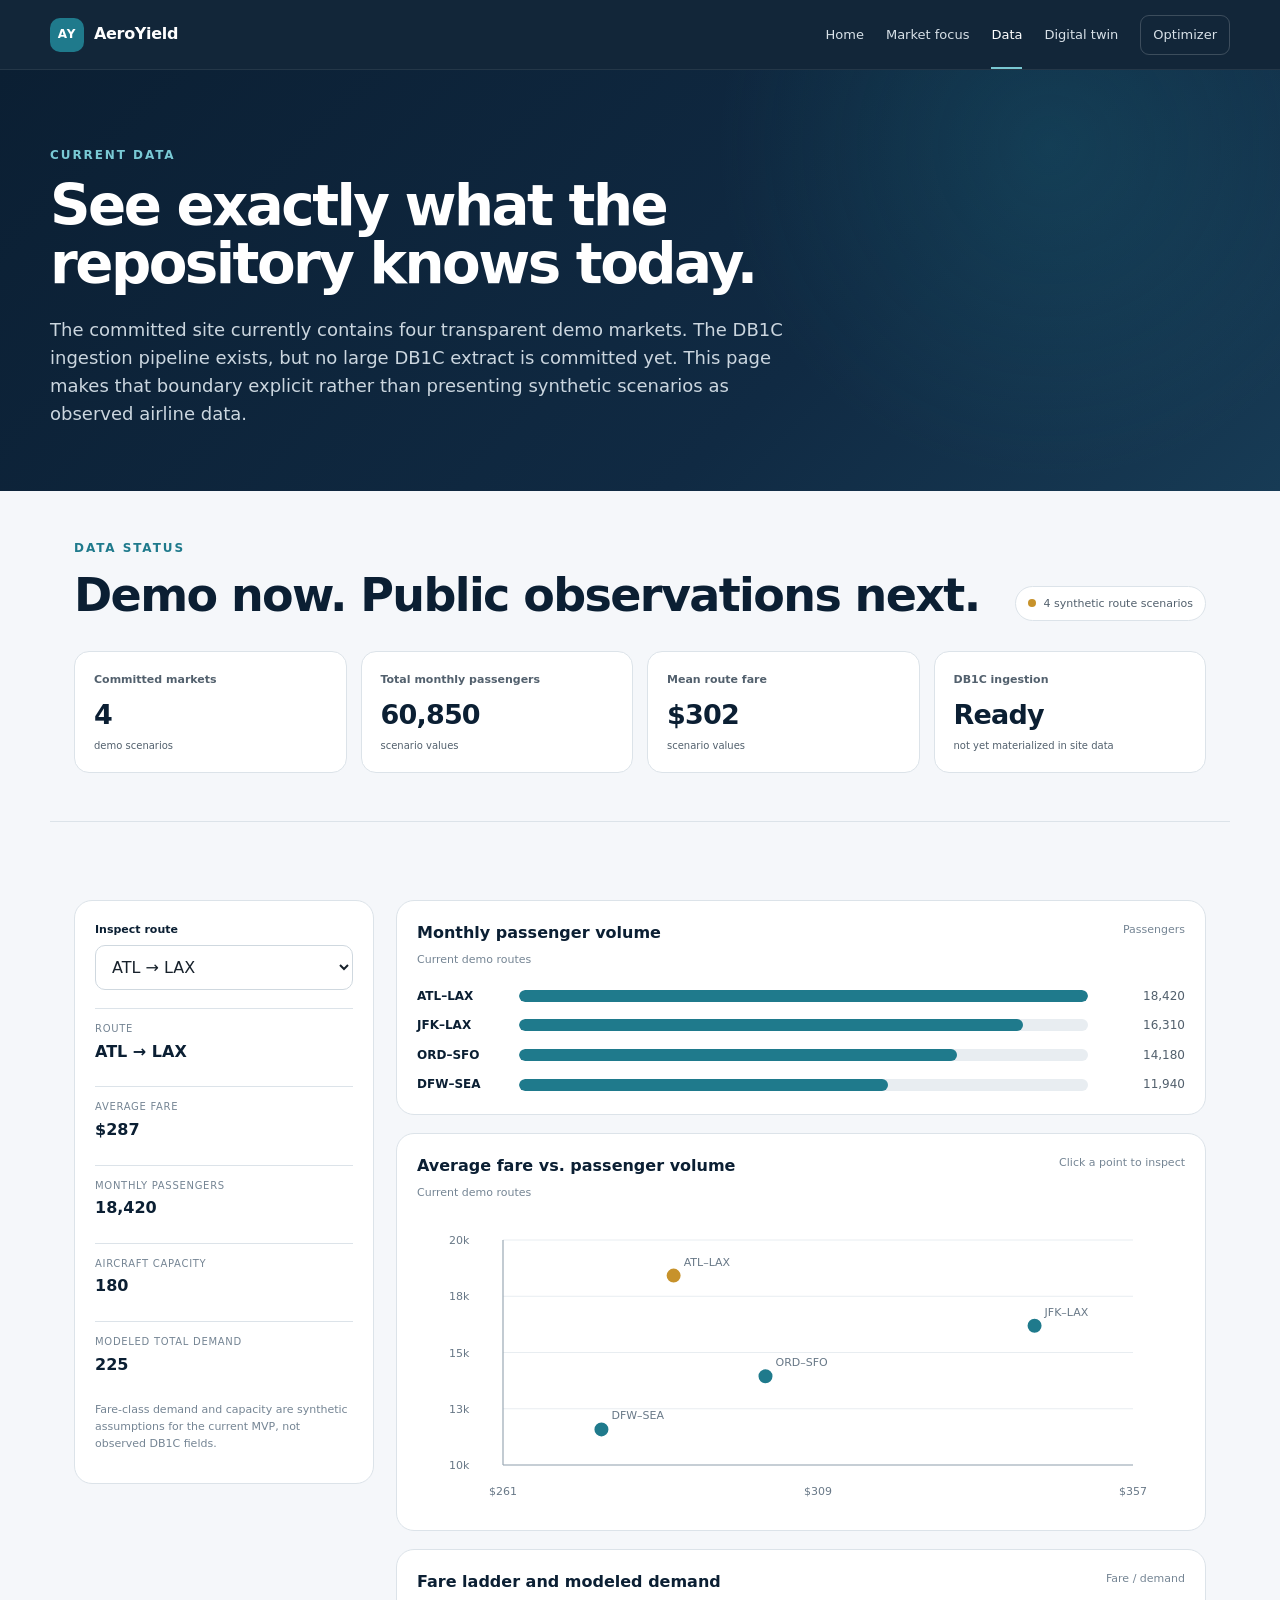
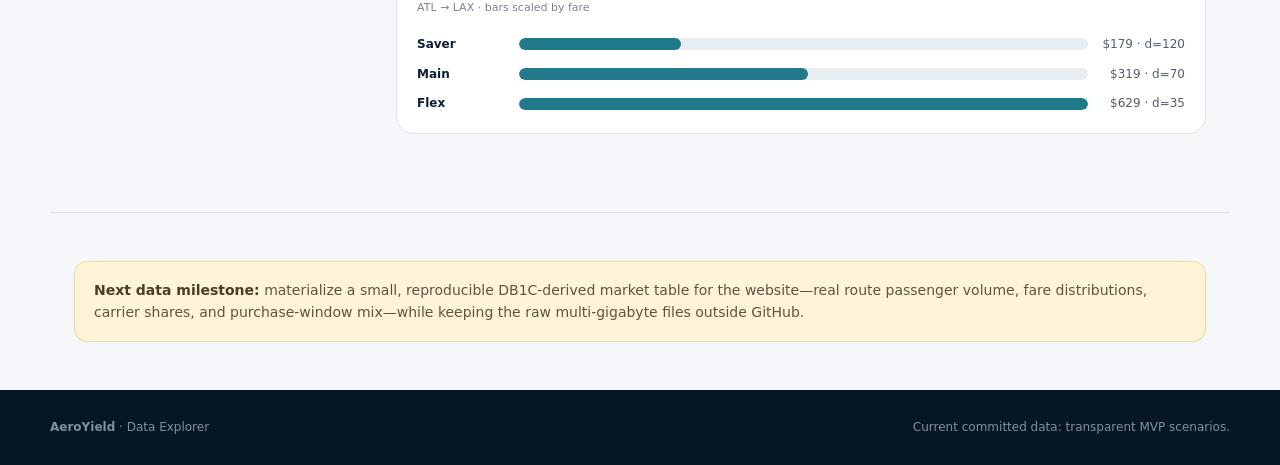
==== site/data.html @ 7be2029d "Restructure site into market, data, twin, and optimizer pages" ====
<!doctype html>
<html lang="en">
<head>
  <meta charset="utf-8" />
  <meta name="viewport" content="width=device-width, initial-scale=1" />
  <meta name="description" content="Explore the current AeroYield route data." />
  <title>Data Explorer | AeroYield</title>
  <link rel="stylesheet" href="styles.css" />
</head>
<body>
<header class="topbar">
  <a class="brand" href="index.html"><span class="brand-mark">AY</span><span>AeroYield</span></a>
  <nav aria-label="Primary navigation">
    <a href="index.html">Home</a><a href="market.html">Market focus</a><a class="active" href="data.html">Data</a><a href="twin.html">Digital twin</a><a class="nav-cta" href="optimizer.html">Optimizer</a>
  </nav>
</header>
<main>
  <section class="page-hero">
    <div class="eyebrow">CURRENT DATA</div>
    <h1>See exactly what the repository knows today.</h1>
    <p class="lead">The committed site currently contains four transparent demo markets. The DB1C ingestion pipeline exists, but no large DB1C extract is committed yet. This page makes that boundary explicit rather than presenting synthetic scenarios as observed airline data.</p>
  </section>

  <section class="section compact">
    <div class="section-heading">
      <div>
        <div class="eyebrow">DATA STATUS</div>
        <h2>Demo now. Public observations next.</h2>
      </div>
      <div class="status-badge"><i></i> 4 synthetic route scenarios</div>
    </div>
    <div class="kpi-grid">
      <article class="kpi-card"><span>Committed markets</span><strong id="marketCount">—</strong><small>demo scenarios</small></article>
      <article class="kpi-card"><span>Total monthly passengers</span><strong id="totalPassengers">—</strong><small>scenario values</small></article>
      <article class="kpi-card"><span>Mean route fare</span><strong id="meanFare">—</strong><small>scenario values</small></article>
      <article class="kpi-card"><span>DB1C ingestion</span><strong>Ready</strong><small>not yet materialized in site data</small></article>
    </div>
  </section>

  <section class="section">
    <div class="data-layout">
      <aside class="sidebar-card">
        <label class="field-label" for="routeSelect">Inspect route</label>
        <select id="routeSelect" class="select"></select>
        <div class="data-summary">
          <div><span>Route</span><strong id="selectedRoute">—</strong></div>
          <div><span>Average fare</span><strong id="selectedFare">—</strong></div>
          <div><span>Monthly passengers</span><strong id="selectedPassengers">—</strong></div>
          <div><span>Aircraft capacity</span><strong id="selectedCapacity">—</strong></div>
          <div><span>Modeled total demand</span><strong id="selectedDemand">—</strong></div>
        </div>
        <p class="fine-print">Fare-class demand and capacity are synthetic assumptions for the current MVP, not observed DB1C fields.</p>
      </aside>

      <div class="chart-stack">
        <article class="chart-card">
          <div class="chart-title"><div><strong>Monthly passenger volume</strong><br><span>Current demo routes</span></div><span>Passengers</span></div>
          <div id="passengerBars" class="bar-chart"></div>
        </article>
        <article class="chart-card">
          <div class="chart-title"><div><strong>Average fare vs. passenger volume</strong><br><span>Current demo routes</span></div><span>Click a point to inspect</span></div>
          <div class="scatter-wrap"><svg id="fareScatter" class="scatter-svg" viewBox="0 0 720 290" role="img" aria-label="Average fare versus monthly passengers for demo markets"></svg></div>
        </article>
        <article class="chart-card">
          <div class="chart-title"><div><strong>Fare ladder and modeled demand</strong><br><span id="fareChartRoute">Selected route</span></div><span>Fare / demand</span></div>
          <div id="fareBars" class="bar-chart"></div>
        </article>
      </div>
    </div>
  </section>

  <section class="section compact">
    <div class="callout"><strong>Next data milestone:</strong> materialize a small, reproducible DB1C-derived market table for the website—real route passenger volume, fare distributions, carrier shares, and purchase-window mix—while keeping the raw multi-gigabyte files outside GitHub.</div>
  </section>
</main>
<footer><div><strong>AeroYield</strong> · Data Explorer</div><div>Current committed data: transparent MVP scenarios.</div></footer>
<script src="data.js"></script>
</body>
</html>
---- site/styles.css ----
:root {
  --navy: #0b1f33;
  --navy-2: #142f49;
  --slate: #52606d;
  --muted: #758594;
  --teal: #1f7a8c;
  --teal-dark: #176675;
  --teal-soft: #dceff2;
  --gold: #c7922b;
  --gold-soft: #fff4d8;
  --cloud: #f5f7fa;
  --line: #dce3e9;
  --white: #ffffff;
  --ink: #17212b;
  --success: #246b57;
  --danger: #9a4b45;
  --radius: 18px;
  --shadow: 0 18px 55px rgba(11, 31, 51, .10);
}

* { box-sizing: border-box; }
html { scroll-behavior: smooth; }
body { margin: 0; font-family: Inter, ui-sans-serif, system-ui, -apple-system, BlinkMacSystemFont, "Segoe UI", sans-serif; color: var(--ink); background: var(--cloud); line-height: 1.55; }
a { color: inherit; text-decoration: none; }
button, input, select { font: inherit; }
button { cursor: pointer; }
img, svg { max-width: 100%; }

.topbar { position: sticky; top: 0; z-index: 30; min-height: 70px; padding: 0 max(22px, calc((100vw - 1180px) / 2)); display: flex; align-items: center; justify-content: space-between; gap: 24px; color: var(--white); background: rgba(11,31,51,.97); backdrop-filter: blur(12px); border-bottom: 1px solid rgba(255,255,255,.08); }
.brand { display: flex; align-items: center; gap: 10px; font-weight: 780; letter-spacing: -.02em; white-space: nowrap; }
.brand-mark { width: 34px; height: 34px; border-radius: 10px; display: grid; place-items: center; background: var(--teal); font-size: 12px; letter-spacing: .06em; }
nav { display: flex; gap: 22px; align-items: center; font-size: 13px; color: #d8e1e8; }
nav a { padding: 25px 0 22px; border-bottom: 2px solid transparent; }
nav a:hover { color: white; }
nav a.active { color: white; border-bottom-color: #78c7d2; }
.nav-cta { padding: 9px 12px !important; border: 1px solid rgba(255,255,255,.18) !important; border-radius: 9px; }

.page-hero { padding: 76px max(24px, calc((100vw - 1180px) / 2)) 64px; color: white; background: radial-gradient(circle at 82% 18%, rgba(31,122,140,.24), transparent 30%), linear-gradient(135deg, var(--navy) 0%, #102a43 64%, #173b55 100%); }
.page-hero.home { min-height: 545px; display: grid; grid-template-columns: 1.12fr .88fr; align-items: center; gap: 58px; }
.eyebrow { color: var(--teal); font-size: 12px; font-weight: 820; letter-spacing: .16em; margin-bottom: 12px; }
.page-hero .eyebrow { color: #79cad5; }
h1 { margin: 0; font-size: clamp(44px, 5vw, 70px); line-height: 1.04; letter-spacing: -.045em; }
.page-hero:not(.home) h1 { font-size: clamp(40px, 4.4vw, 60px); max-width: 900px; }
h1 span { color: #9fd9e2; }
.lead { max-width: 760px; color: #cbd6df; font-size: 18px; margin: 22px 0 0; }
.hero-actions { display: flex; gap: 12px; flex-wrap: wrap; margin-top: 30px; }
.button { border: 0; border-radius: 11px; padding: 13px 18px; font-weight: 760; display: inline-flex; justify-content: center; align-items: center; gap: 8px; }
.button.primary { background: var(--teal); color: white; box-shadow: 0 10px 25px rgba(31,122,140,.24); }
.button.primary:hover { background: var(--teal-dark); }
.button.secondary { background: rgba(255,255,255,.08); color: white; border: 1px solid rgba(255,255,255,.18); }
.button.light { background: white; color: var(--navy); border: 1px solid var(--line); }
.button.full { width: 100%; }

.hero-panel { padding: 28px; border-radius: 24px; background: rgba(255,255,255,.075); border: 1px solid rgba(255,255,255,.14); box-shadow: 0 26px 70px rgba(0,0,0,.20); }
.panel-label { font-size: 11px; font-weight: 800; letter-spacing: .14em; color: #9fb1bf; }
.big-number { font-size: 52px; font-weight: 830; letter-spacing: -.05em; margin-top: 8px; }
.panel-sub { color: #aebdca; font-size: 13px; }
.mini-grid { display: grid; grid-template-columns: 1fr 1fr; gap: 1px; background: rgba(255,255,255,.1); margin-top: 26px; border-radius: 13px; overflow: hidden; }
.mini-grid > div { background: rgba(11,31,51,.58); padding: 15px; }
.mini-grid span { display: block; color: #8fa4b5; font-size: 11px; margin-bottom: 4px; }
.mini-grid strong { font-size: 15px; }

.section { max-width: 1180px; margin: 0 auto; padding: 78px 24px; }
.section.compact { padding-top: 48px; padding-bottom: 48px; }
.section + .section { border-top: 1px solid var(--line); }
.section-heading { display: flex; justify-content: space-between; align-items: end; gap: 24px; margin-bottom: 30px; }
h2 { margin: 0; color: var(--navy); font-size: clamp(31px, 3.6vw, 46px); line-height: 1.1; letter-spacing: -.035em; }
h3 { margin: 8px 0 7px; color: var(--navy); font-size: 21px; line-height: 1.2; }
.section-copy { max-width: 720px; color: var(--slate); font-size: 16px; }
.muted { color: var(--slate); }
.fine-print { color: var(--muted); font-size: 11px; }

.card-grid { display: grid; grid-template-columns: repeat(3, 1fr); gap: 16px; }
.card { background: white; border: 1px solid var(--line); border-radius: var(--radius); padding: 23px; box-shadow: 0 8px 24px rgba(11,31,51,.035); }
.card p { color: var(--slate); margin: 0; font-size: 14px; }
.card .number { color: var(--gold); font-size: 12px; font-weight: 850; letter-spacing: .12em; }
.card.feature { border-top: 3px solid var(--teal); }
.card-link { display: inline-flex; margin-top: 16px; color: var(--teal); font-weight: 760; font-size: 13px; }

.kpi-grid { display: grid; grid-template-columns: repeat(4, 1fr); gap: 14px; }
.kpi-card { background: white; border: 1px solid var(--line); border-radius: 15px; padding: 19px; }
.kpi-card span, .kpi-card small { display: block; color: var(--slate); }
.kpi-card span { font-size: 11px; font-weight: 760; }
.kpi-card strong { display: block; margin: 6px 0 2px; color: var(--navy); font-size: 27px; letter-spacing: -.03em; }
.kpi-card small { font-size: 10px; }

.callout { padding: 18px 19px; border-radius: 13px; border: 1px solid #ead8a7; background: var(--gold-soft); color: #5d5541; font-size: 14px; }
.callout strong { color: #493f27; }
.status-badge { display: inline-flex; align-items: center; gap: 7px; border: 1px solid var(--line); border-radius: 999px; padding: 8px 12px; color: var(--slate); font-size: 11px; background: white; white-space: nowrap; }
.status-badge i { width: 8px; height: 8px; border-radius: 50%; background: var(--gold); }
.status-badge.ready i { background: var(--success); }

.flow { display: grid; grid-template-columns: repeat(4, 1fr); gap: 0; margin-top: 32px; }
.flow-step { position: relative; padding: 22px 20px; background: white; border: 1px solid var(--line); }
.flow-step:first-child { border-radius: 16px 0 0 16px; }
.flow-step:last-child { border-radius: 0 16px 16px 0; }
.flow-step + .flow-step { border-left: 0; }
.flow-step:not(:last-child)::after { content: "→"; position: absolute; right: -12px; top: 50%; transform: translateY(-50%); width: 24px; height: 24px; display: grid; place-items: center; background: var(--teal); color: white; border-radius: 50%; z-index: 2; font-size: 12px; }
.flow-step span { display: block; color: var(--gold); font-weight: 850; font-size: 11px; letter-spacing: .1em; }
.flow-step p { margin: 7px 0 0; color: var(--slate); font-size: 13px; }

.two-col { display: grid; grid-template-columns: 1fr 1fr; gap: 24px; align-items: start; }
.three-col { display: grid; grid-template-columns: repeat(3,1fr); gap: 16px; }
.list-clean { padding: 0; margin: 16px 0 0; list-style: none; }
.list-clean li { padding: 11px 0 11px 24px; border-bottom: 1px solid var(--line); position: relative; color: var(--slate); }
.list-clean li::before { content: "•"; position: absolute; left: 6px; color: var(--teal); font-weight: 900; }

.data-layout { display: grid; grid-template-columns: 300px 1fr; gap: 22px; }
.sidebar-card { background: white; border: 1px solid var(--line); border-radius: 18px; padding: 20px; height: fit-content; }
.field-label { display: block; margin: 0 0 7px; font-size: 11px; font-weight: 800; color: var(--navy); }
.select, input[type="number"] { width: 100%; border: 1px solid #cfd8df; background: white; color: var(--ink); border-radius: 10px; padding: 11px 12px; outline: none; min-height: 44px; }
.select:focus, input:focus { border-color: var(--teal); box-shadow: 0 0 0 3px rgba(31,122,140,.1); }
.data-summary { margin-top: 18px; display: grid; gap: 10px; }
.data-summary div { padding: 12px 0; border-top: 1px solid var(--line); }
.data-summary span { display: block; color: var(--muted); font-size: 10px; text-transform: uppercase; letter-spacing: .07em; }
.data-summary strong { display: block; margin-top: 3px; color: var(--navy); }
.chart-stack { display: grid; gap: 18px; }
.chart-card { background: white; border: 1px solid var(--line); border-radius: 18px; padding: 20px; overflow: hidden; }
.chart-title { display: flex; justify-content: space-between; gap: 12px; align-items: start; margin-bottom: 16px; }
.chart-title strong { color: var(--navy); }
.chart-title span { color: var(--muted); font-size: 11px; }
.bar-chart { display: grid; gap: 11px; }
.bar-row { display: grid; grid-template-columns: 90px 1fr 85px; gap: 12px; align-items: center; font-size: 12px; }
.bar-label { color: var(--navy); font-weight: 720; }
.bar-track { background: #e8edf1; height: 12px; border-radius: 99px; overflow: hidden; }
.bar-fill { height: 100%; border-radius: inherit; background: var(--teal); transition: width .35s ease; }
.bar-value { color: var(--slate); text-align: right; }
.scatter-wrap { overflow-x: auto; }
.scatter-svg { width: 100%; min-width: 560px; height: 290px; display: block; }
.scatter-grid { stroke: #e8edf1; stroke-width: 1; }
.scatter-axis { stroke: #9aa8b4; stroke-width: 1.2; }
.scatter-label { fill: #687887; font-size: 11px; }
.scatter-point { fill: var(--teal); stroke: white; stroke-width: 2; cursor: pointer; }
.scatter-point.active { fill: var(--gold); }

.optimizer-grid { display: grid; grid-template-columns: .92fr 1.08fr; gap: 22px; }
.controls-card, .result-card { border: 1px solid var(--line); border-radius: 20px; padding: 24px; background: white; }
.control-header, .fare-row { display: grid; grid-template-columns: 1.2fr .8fr .9fr; gap: 12px; align-items: center; }
.control-header { padding: 0 4px 10px; font-size: 10px; text-transform: uppercase; letter-spacing: .08em; color: #7a8996; font-weight: 800; }
.fare-row { border: 1px solid var(--line); border-radius: 12px; padding: 12px; margin-bottom: 8px; }
.fare-class-name { font-weight: 760; color: var(--navy); }
.fare-row input { padding: 8px 9px; min-height: auto; }
.capacity-control { margin-top: 18px; display: grid; grid-template-columns: 1fr 130px; gap: 14px; align-items: center; }
.capacity-control label { font-size: 13px; font-weight: 760; color: var(--navy); }
.text-button { border: none; background: transparent; color: var(--teal); font-weight: 760; }
.result-card { background: var(--navy); color: white; }
.result-topline { display: flex; justify-content: space-between; gap: 20px; align-items: center; }
.result-topline span { display: block; color: #96a9b7; font-size: 11px; }
.result-topline strong { display: block; font-size: 36px; letter-spacing: -.04em; margin-top: 2px; }
.lift-pill { color: #dff3ec; background: rgba(36,107,87,.35); border: 1px solid rgba(117,203,175,.28); border-radius: 999px; padding: 8px 12px; font-size: 12px; font-weight: 800; }
.comparison { margin: 28px 0; padding: 20px 0; border-top: 1px solid #29465b; border-bottom: 1px solid #29465b; }
.comparison-row { display: grid; grid-template-columns: 155px 1fr 92px; gap: 12px; align-items: center; margin: 12px 0; font-size: 11px; color: #a8b7c2; }
.comparison-row strong { color: white; text-align: right; font-size: 12px; }
.result-card .bar-track { background: #243e52; height: 10px; }
.bar.baseline { background: #718596; height:100%; border-radius: inherit; }
.bar.optimized { background: #69bfcc; height:100%; border-radius: inherit; }
.allocation-title { font-size: 11px; color: #94a8b8; text-transform: uppercase; letter-spacing: .08em; font-weight: 800; }
.allocation-visual { display: flex; height: 62px; margin-top: 12px; overflow: hidden; border-radius: 10px; background: #20394c; }
.seat-block { display: grid; place-items: center; min-width: 0; transition: width .4s ease; color: white; font-size: 12px; font-weight: 800; }
.seat-block.saver { background: #526f82; }
.seat-block.main { background: var(--teal); }
.seat-block.flex { background: var(--gold); }
.seat-block.empty { background: #29465b; color: #8ea0ae; }
.allocation-legend { display: flex; gap: 15px; flex-wrap: wrap; margin-top: 13px; font-size: 11px; color: #a6b4bf; }
.legend-dot { width: 8px; height: 8px; display: inline-block; border-radius: 3px; margin-right: 5px; }

.twin-layout { display: grid; grid-template-columns: 300px 1fr; gap: 22px; }
.twin-controls { background: white; border: 1px solid var(--line); border-radius: 18px; padding: 20px; height: fit-content; }
.twin-controls .field-label:not(:first-child) { margin-top: 17px; }
.range-row { display: grid; grid-template-columns: 1fr 54px; gap: 10px; align-items: center; }
input[type="range"] { width: 100%; accent-color: var(--teal); }
.twin-main { display: grid; gap: 16px; }
.twin-console { background: var(--navy); color: white; border-radius: 20px; padding: 22px; box-shadow: var(--shadow); }
.twin-top { display: flex; justify-content: space-between; gap: 20px; align-items: start; }
.twin-route { font-size: 26px; font-weight: 820; letter-spacing: -.03em; }
.twin-day { color: #8fcbd4; font-weight: 800; }
.twin-kpis { display: grid; grid-template-columns: repeat(4,1fr); gap: 1px; background: #29465b; margin-top: 18px; border-radius: 12px; overflow: hidden; }
.twin-kpis div { background: #102a3f; padding: 14px; }
.twin-kpis span { display: block; color: #8fa4b5; font-size: 10px; }
.twin-kpis strong { display: block; margin-top: 3px; font-size: 18px; }
.capacity-meter { margin-top: 20px; }
.capacity-label { display: flex; justify-content: space-between; color: #9bb0bf; font-size: 11px; margin-bottom: 7px; }
.capacity-track { height: 14px; background: #29465b; border-radius: 99px; overflow: hidden; }
.capacity-used { height: 100%; background: var(--teal); width: 0; transition: width .25s ease; }
.event-strip { margin-top: 18px; padding: 14px; border: 1px solid #29465b; border-radius: 12px; display: flex; justify-content: space-between; gap: 16px; align-items: center; }
.event-strip.accept { border-color: rgba(117,203,175,.45); }
.event-strip.reject { border-color: rgba(199,146,43,.5); }
.event-label { color: #9db0bd; font-size: 10px; text-transform: uppercase; letter-spacing: .08em; }
.event-main { margin-top: 3px; font-weight: 760; }
.event-decision { border-radius: 999px; padding: 7px 10px; font-size: 10px; font-weight: 820; background: #20394c; white-space: nowrap; }
.event-strip.accept .event-decision { background: rgba(36,107,87,.35); color: #ccefe4; }
.event-strip.reject .event-decision { background: rgba(199,146,43,.22); color: #ffe8ad; }
.booking-chart { background: white; border: 1px solid var(--line); border-radius: 18px; padding: 20px; }
.booking-svg { width: 100%; height: 260px; display: block; }
.line-grid { stroke: #e8edf1; stroke-width: 1; }
.line-path { fill: none; stroke: var(--teal); stroke-width: 3; }
.line-path.revenue { stroke: var(--gold); }
.line-label { fill: #748493; font-size: 10px; }
.legend-row { display: flex; gap: 16px; flex-wrap: wrap; margin-top: 9px; color: var(--slate); font-size: 11px; }
.legend-chip::before { content:""; display:inline-block; width:10px; height:3px; border-radius:9px; margin-right:6px; vertical-align:middle; background:var(--teal); }
.legend-chip.revenue::before { background: var(--gold); }
.twin-actions { display: flex; gap: 10px; margin-top: 20px; }

.architecture { display: grid; grid-template-columns: repeat(5,1fr); gap: 10px; margin-top: 28px; }
.arch-node { min-height: 122px; padding: 17px; border: 1px solid var(--line); border-radius: 14px; background: white; position: relative; }
.arch-node:not(:last-child)::after { content:"→"; position:absolute; right:-13px; top:50%; transform:translateY(-50%); width:26px; height:26px; border-radius:50%; background:var(--navy); color:white; display:grid; place-items:center; z-index:2; font-size:11px; }
.arch-node span { color: var(--gold); font-size: 10px; font-weight: 850; letter-spacing: .09em; }
.arch-node strong { display:block; color:var(--navy); margin-top:7px; }
.arch-node p { color:var(--slate); font-size:12px; margin:5px 0 0; }

footer { padding: 28px max(24px, calc((100vw - 1180px) / 2)); display: flex; justify-content: space-between; gap: 20px; color: #82909c; background: #071625; font-size: 12px; }

@media (max-width: 920px) {
  nav { gap: 13px; font-size: 12px; }
  .page-hero.home, .two-col, .data-layout, .optimizer-grid, .twin-layout { grid-template-columns: 1fr; }
  .card-grid, .three-col { grid-template-columns: 1fr 1fr; }
  .kpi-grid, .twin-kpis { grid-template-columns: 1fr 1fr; }
  .flow, .architecture { grid-template-columns: 1fr 1fr; gap: 10px; }
  .flow-step, .flow-step:first-child, .flow-step:last-child { border-radius: 14px; border:1px solid var(--line); }
  .flow-step + .flow-step { border-left:1px solid var(--line); }
  .flow-step::after, .arch-node::after { display:none !important; }
}
@media (max-width: 680px) {
  .topbar { align-items:flex-start; padding-top:12px; padding-bottom:12px; }
  nav { overflow-x:auto; max-width:70vw; white-space:nowrap; padding-bottom:2px; }
  nav a { padding: 11px 0 8px; }
  .nav-cta { display:none; }
  .page-hero { padding-top:58px; padding-bottom:52px; }
  .card-grid, .three-col, .kpi-grid, .twin-kpis, .flow, .architecture { grid-template-columns: 1fr; }
  .section { padding-top:58px; padding-bottom:58px; }
  .section-heading { align-items:start; flex-direction:column; }
  .bar-row { grid-template-columns: 70px 1fr 70px; gap:8px; }
  .control-header { display:none; }
  .fare-row { grid-template-columns:1fr; }
  .comparison-row { grid-template-columns:1fr; }
  .comparison-row strong { text-align:left; }
  .twin-top, .event-strip { flex-direction:column; }
  footer { flex-direction:column; }
}
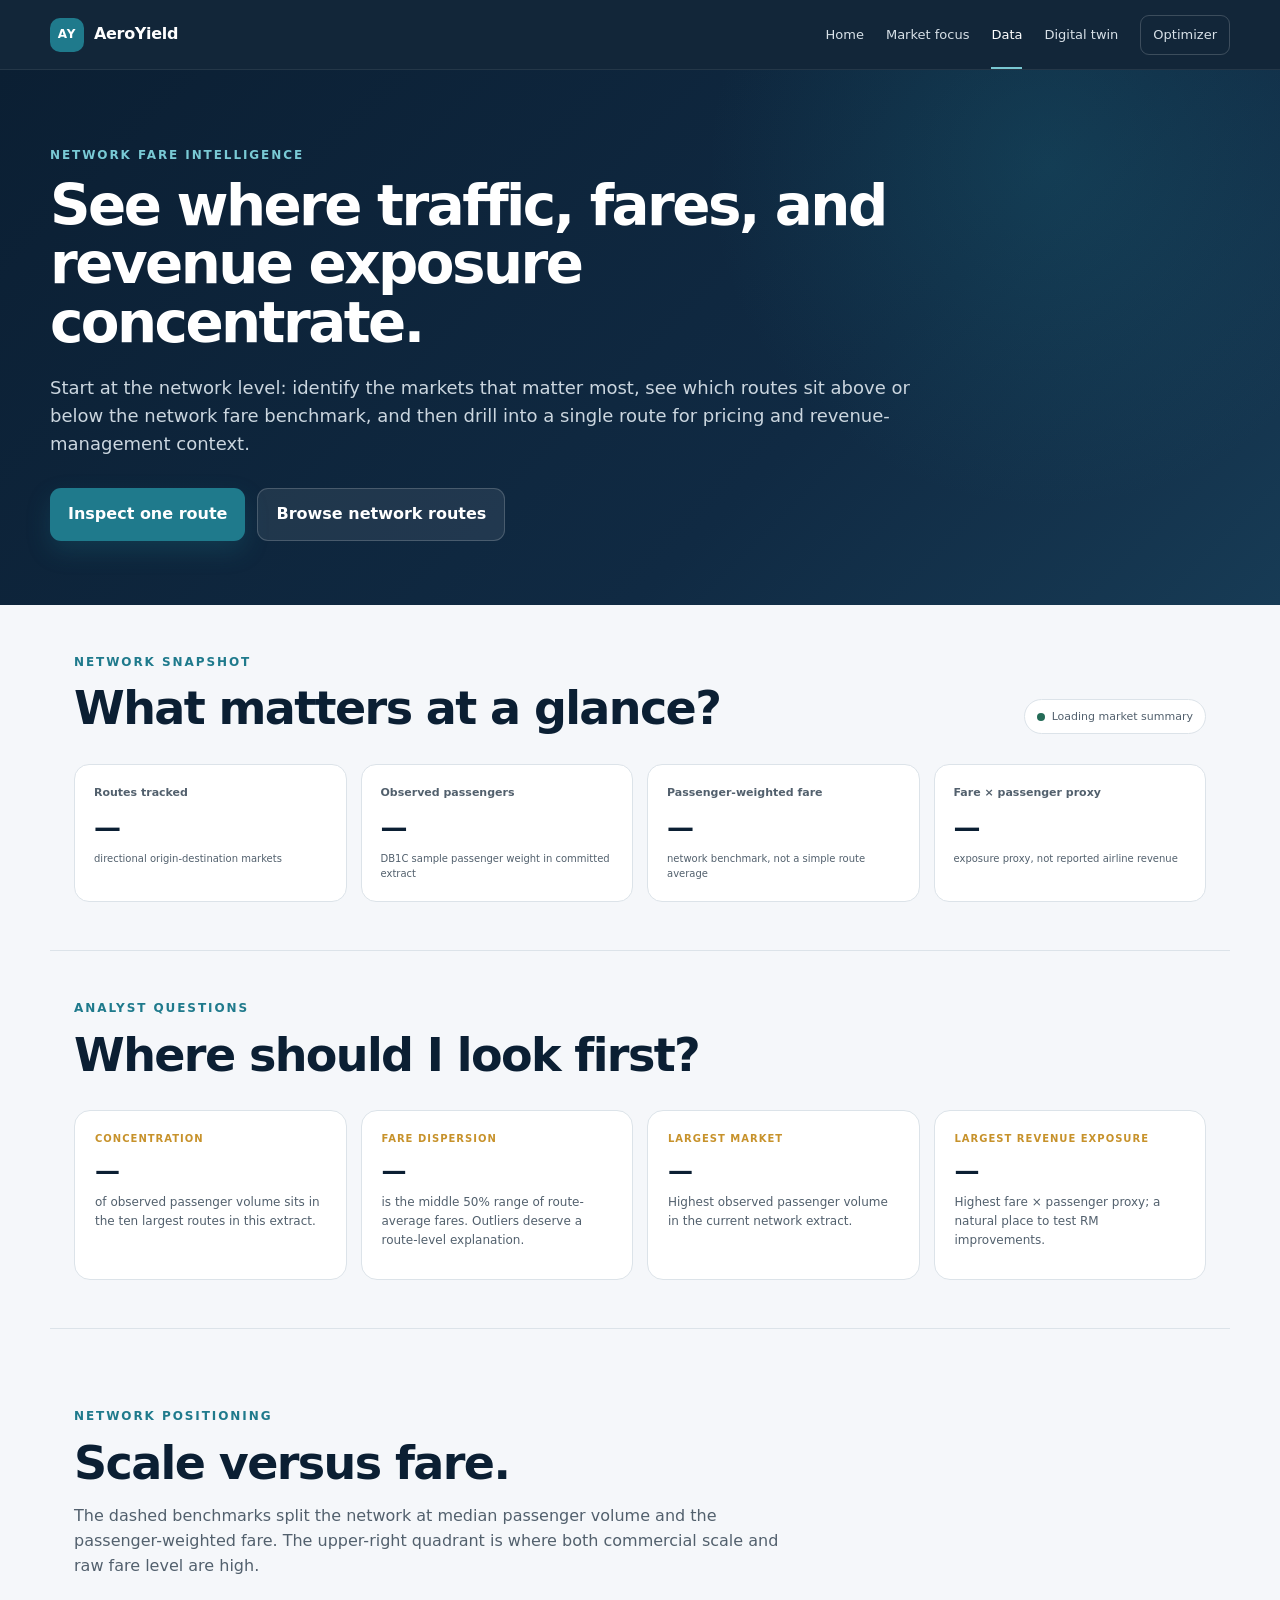
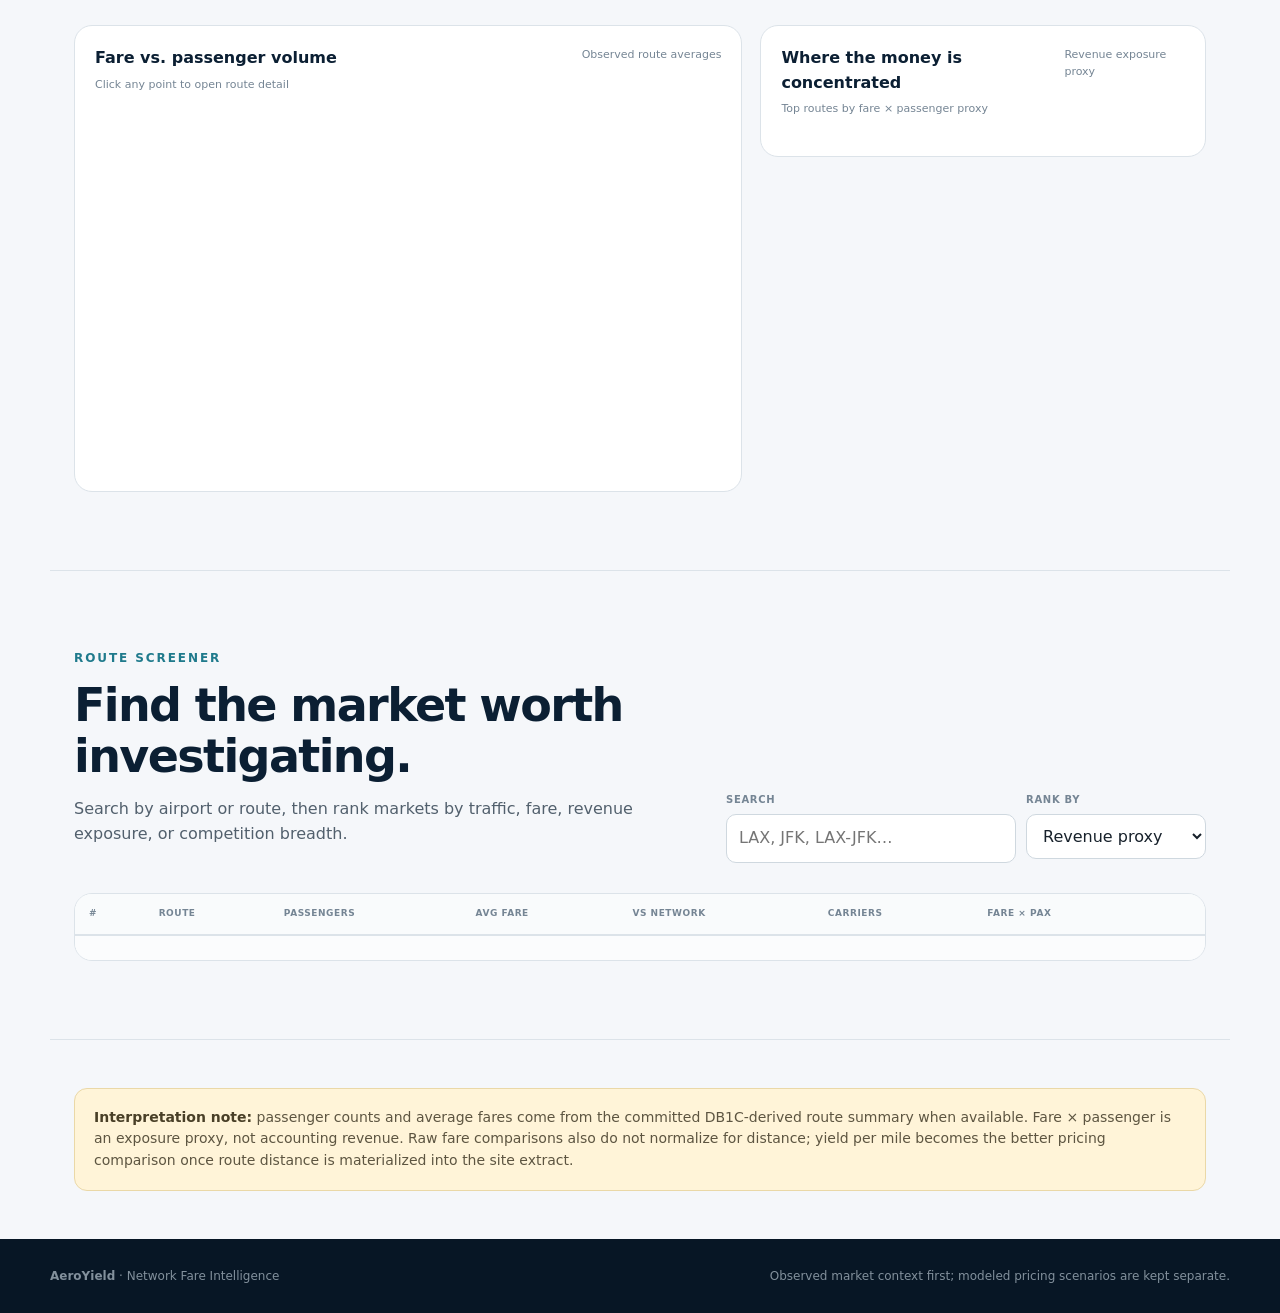
==== commit 6e8ce532: "Turn data page into network fare intelligence dashboard" ====
--- a/site/data.html
+++ b/site/data.html
@@ -3,9 +3,10 @@
 <head>
   <meta charset="utf-8" />
   <meta name="viewport" content="width=device-width, initial-scale=1" />
-  <meta name="description" content="Explore the current AeroYield route data." />
-  <title>Data Explorer | AeroYield</title>
+  <meta name="description" content="Analyze AeroYield network fares, passenger volume, competition, and route-level revenue exposure." />
+  <title>Network Fare Intelligence | AeroYield</title>
   <link rel="stylesheet" href="styles.css" />
+  <link rel="stylesheet" href="analyst.css" />
 </head>
 <body>
 <header class="topbar">
@@ -15,65 +16,112 @@
   </nav>
 </header>
 <main>
-  <section class="page-hero">
-    <div class="eyebrow">CURRENT DATA</div>
-    <h1>See exactly what the repository knows today.</h1>
-    <p class="lead">The committed site currently contains four transparent demo markets. The DB1C ingestion pipeline exists, but no large DB1C extract is committed yet. This page makes that boundary explicit rather than presenting synthetic scenarios as observed airline data.</p>
+  <section class="page-hero analyst-hero">
+    <div class="eyebrow">NETWORK FARE INTELLIGENCE</div>
+    <h1>See where traffic, fares, and revenue exposure concentrate.</h1>
+    <p class="lead">Start at the network level: identify the markets that matter most, see which routes sit above or below the network fare benchmark, and then drill into a single route for pricing and revenue-management context.</p>
+    <div class="hero-actions">
+      <a class="button primary" href="route.html">Inspect one route</a>
+      <a class="button secondary" href="#routeTableSection">Browse network routes</a>
+    </div>
   </section>
 
   <section class="section compact">
     <div class="section-heading">
       <div>
-        <div class="eyebrow">DATA STATUS</div>
-        <h2>Demo now. Public observations next.</h2>
+        <div class="eyebrow">NETWORK SNAPSHOT</div>
+        <h2>What matters at a glance?</h2>
       </div>
-      <div class="status-badge"><i></i> 4 synthetic route scenarios</div>
+      <div id="sourceBadge" class="status-badge ready"><i></i> Loading market summary</div>
     </div>
     <div class="kpi-grid">
-      <article class="kpi-card"><span>Committed markets</span><strong id="marketCount">—</strong><small>demo scenarios</small></article>
-      <article class="kpi-card"><span>Total monthly passengers</span><strong id="totalPassengers">—</strong><small>scenario values</small></article>
-      <article class="kpi-card"><span>Mean route fare</span><strong id="meanFare">—</strong><small>scenario values</small></article>
-      <article class="kpi-card"><span>DB1C ingestion</span><strong>Ready</strong><small>not yet materialized in site data</small></article>
+      <article class="kpi-card"><span>Routes tracked</span><strong id="routeCount">—</strong><small>directional origin-destination markets</small></article>
+      <article class="kpi-card"><span>Observed passengers</span><strong id="totalPassengers">—</strong><small>DB1C sample passenger weight in committed extract</small></article>
+      <article class="kpi-card"><span>Passenger-weighted fare</span><strong id="weightedFare">—</strong><small>network benchmark, not a simple route average</small></article>
+      <article class="kpi-card"><span>Fare × passenger proxy</span><strong id="revenueProxy">—</strong><small>exposure proxy, not reported airline revenue</small></article>
+    </div>
+  </section>
+
+  <section class="section compact">
+    <div class="section-heading">
+      <div>
+        <div class="eyebrow">ANALYST QUESTIONS</div>
+        <h2>Where should I look first?</h2>
+      </div>
+    </div>
+    <div class="analyst-question-grid">
+      <article class="insight-card">
+        <span class="insight-label">Concentration</span>
+        <strong id="top10Share">—</strong>
+        <p>of observed passenger volume sits in the ten largest routes in this extract.</p>
+      </article>
+      <article class="insight-card">
+        <span class="insight-label">Fare dispersion</span>
+        <strong id="fareIqr">—</strong>
+        <p>is the middle 50% range of route-average fares. Outliers deserve a route-level explanation.</p>
+      </article>
+      <article class="insight-card">
+        <span class="insight-label">Largest market</span>
+        <strong id="largestRoute">—</strong>
+        <p id="largestRouteDetail">Highest observed passenger volume in the current network extract.</p>
+      </article>
+      <article class="insight-card">
+        <span class="insight-label">Largest revenue exposure</span>
+        <strong id="largestRevenueRoute">—</strong>
+        <p id="largestRevenueDetail">Highest fare × passenger proxy; a natural place to test RM improvements.</p>
+      </article>
     </div>
   </section>
 
   <section class="section">
-    <div class="data-layout">
-      <aside class="sidebar-card">
-        <label class="field-label" for="routeSelect">Inspect route</label>
-        <select id="routeSelect" class="select"></select>
-        <div class="data-summary">
-          <div><span>Route</span><strong id="selectedRoute">—</strong></div>
-          <div><span>Average fare</span><strong id="selectedFare">—</strong></div>
-          <div><span>Monthly passengers</span><strong id="selectedPassengers">—</strong></div>
-          <div><span>Aircraft capacity</span><strong id="selectedCapacity">—</strong></div>
-          <div><span>Modeled total demand</span><strong id="selectedDemand">—</strong></div>
-        </div>
-        <p class="fine-print">Fare-class demand and capacity are synthetic assumptions for the current MVP, not observed DB1C fields.</p>
-      </aside>
-
-      <div class="chart-stack">
-        <article class="chart-card">
-          <div class="chart-title"><div><strong>Monthly passenger volume</strong><br><span>Current demo routes</span></div><span>Passengers</span></div>
-          <div id="passengerBars" class="bar-chart"></div>
-        </article>
-        <article class="chart-card">
-          <div class="chart-title"><div><strong>Average fare vs. passenger volume</strong><br><span>Current demo routes</span></div><span>Click a point to inspect</span></div>
-          <div class="scatter-wrap"><svg id="fareScatter" class="scatter-svg" viewBox="0 0 720 290" role="img" aria-label="Average fare versus monthly passengers for demo markets"></svg></div>
-        </article>
-        <article class="chart-card">
-          <div class="chart-title"><div><strong>Fare ladder and modeled demand</strong><br><span id="fareChartRoute">Selected route</span></div><span>Fare / demand</span></div>
-          <div id="fareBars" class="bar-chart"></div>
-        </article>
+    <div class="section-heading">
+      <div>
+        <div class="eyebrow">NETWORK POSITIONING</div>
+        <h2>Scale versus fare.</h2>
+        <p class="section-copy">The dashed benchmarks split the network at median passenger volume and the passenger-weighted fare. The upper-right quadrant is where both commercial scale and raw fare level are high.</p>
       </div>
+    </div>
+    <div class="analyst-chart-grid">
+      <article class="chart-card">
+        <div class="chart-title"><div><strong>Fare vs. passenger volume</strong><br><span>Click any point to open route detail</span></div><span>Observed route averages</span></div>
+        <div class="scatter-wrap"><svg id="networkScatter" class="scatter-svg analyst-scatter" viewBox="0 0 760 360" role="img" aria-label="Route average fare versus observed passenger volume"></svg></div>
+      </article>
+      <article class="chart-card">
+        <div class="chart-title"><div><strong>Where the money is concentrated</strong><br><span>Top routes by fare × passenger proxy</span></div><span>Revenue exposure proxy</span></div>
+        <div id="revenueBars" class="bar-chart wide-bars"></div>
+      </article>
     </div>
   </section>
 
+  <section id="routeTableSection" class="section">
+    <div class="section-heading route-table-heading">
+      <div>
+        <div class="eyebrow">ROUTE SCREENER</div>
+        <h2>Find the market worth investigating.</h2>
+        <p class="section-copy">Search by airport or route, then rank markets by traffic, fare, revenue exposure, or competition breadth.</p>
+      </div>
+      <div class="table-controls">
+        <label><span>Search</span><input id="routeSearch" class="text-input" type="search" placeholder="LAX, JFK, LAX-JFK…" /></label>
+        <label><span>Rank by</span><select id="routeSort" class="select"><option value="revenue">Revenue proxy</option><option value="passengers">Passengers</option><option value="fare">Average fare</option><option value="carriers">Carrier count</option></select></label>
+      </div>
+    </div>
+    <article class="table-card">
+      <div class="table-scroll">
+        <table class="analyst-table">
+          <thead><tr><th>#</th><th>Route</th><th>Passengers</th><th>Avg fare</th><th>vs network</th><th>Carriers</th><th>Fare × pax</th><th></th></tr></thead>
+          <tbody id="routeTableBody"></tbody>
+        </table>
+      </div>
+      <div id="routeTableNote" class="table-note"></div>
+    </article>
+  </section>
+
   <section class="section compact">
-    <div class="callout"><strong>Next data milestone:</strong> materialize a small, reproducible DB1C-derived market table for the website—real route passenger volume, fare distributions, carrier shares, and purchase-window mix—while keeping the raw multi-gigabyte files outside GitHub.</div>
+    <div class="callout"><strong>Interpretation note:</strong> passenger counts and average fares come from the committed DB1C-derived route summary when available. Fare × passenger is an exposure proxy, not accounting revenue. Raw fare comparisons also do not normalize for distance; yield per mile becomes the better pricing comparison once route distance is materialized into the site extract.</div>
   </section>
 </main>
-<footer><div><strong>AeroYield</strong> · Data Explorer</div><div>Current committed data: transparent MVP scenarios.</div></footer>
+<footer><div><strong>AeroYield</strong> · Network Fare Intelligence</div><div>Observed market context first; modeled pricing scenarios are kept separate.</div></footer>
+<script src="analytics.js"></script>
 <script src="data.js"></script>
 </body>
 </html>
--- a/site/analyst.css
+++ b/site/analyst.css
@@ -0,0 +1,198 @@
+.analyst-hero .lead { max-width: 900px; }
+
+.analyst-question-grid {
+  display: grid;
+  grid-template-columns: repeat(4, 1fr);
+  gap: 14px;
+}
+
+.insight-card {
+  background: white;
+  border: 1px solid var(--line);
+  border-radius: 16px;
+  padding: 20px;
+  min-height: 170px;
+}
+
+.insight-label {
+  display: block;
+  color: var(--gold);
+  font-size: 10px;
+  font-weight: 850;
+  letter-spacing: .1em;
+  text-transform: uppercase;
+}
+
+.insight-card strong {
+  display: block;
+  margin: 10px 0 8px;
+  color: var(--navy);
+  font-size: 25px;
+  line-height: 1.15;
+  letter-spacing: -.03em;
+}
+
+.insight-card p {
+  margin: 0;
+  color: var(--slate);
+  font-size: 12px;
+}
+
+.analyst-chart-grid {
+  display: grid;
+  grid-template-columns: minmax(0, 1.2fr) minmax(340px, .8fr);
+  gap: 18px;
+  align-items: start;
+}
+
+.route-analysis-grid { grid-template-columns: minmax(0, 1.15fr) minmax(360px, .85fr); }
+.analyst-scatter { height: 360px; }
+.benchmark-line { stroke: var(--gold); stroke-width: 1.5; stroke-dasharray: 6 6; opacity: .75; }
+.benchmark-label { fill: #7d642e; font-size: 10px; font-weight: 700; }
+.point-label { font-weight: 700; fill: #435363; }
+.network-context-point { opacity: .32; }
+.selected-route-point { stroke-width: 3; }
+.selected-route-label { fill: var(--navy); font-size: 12px; font-weight: 850; }
+
+.wide-bars .bar-row { grid-template-columns: 100px 1fr 92px; }
+.route-bar-link { border-radius: 8px; padding: 4px 0; }
+.route-bar-link:hover .bar-label { color: var(--teal); }
+
+.route-table-heading { align-items: end; }
+.table-controls {
+  display: grid;
+  grid-template-columns: minmax(220px, 1fr) 180px;
+  gap: 10px;
+  min-width: min(100%, 480px);
+}
+.table-controls label > span {
+  display: block;
+  color: var(--muted);
+  font-size: 10px;
+  font-weight: 800;
+  letter-spacing: .07em;
+  text-transform: uppercase;
+  margin-bottom: 6px;
+}
+.text-input {
+  width: 100%;
+  min-height: 44px;
+  border: 1px solid #cfd8df;
+  border-radius: 10px;
+  background: white;
+  color: var(--ink);
+  padding: 11px 12px;
+  outline: none;
+}
+.text-input:focus { border-color: var(--teal); box-shadow: 0 0 0 3px rgba(31,122,140,.1); }
+
+.table-card {
+  background: white;
+  border: 1px solid var(--line);
+  border-radius: 18px;
+  overflow: hidden;
+}
+.table-scroll { overflow-x: auto; }
+.analyst-table {
+  width: 100%;
+  border-collapse: collapse;
+  font-size: 12px;
+  min-width: 900px;
+}
+.analyst-table th {
+  padding: 13px 14px;
+  color: var(--muted);
+  background: #f9fbfc;
+  border-bottom: 1px solid var(--line);
+  text-align: left;
+  text-transform: uppercase;
+  letter-spacing: .06em;
+  font-size: 9px;
+  white-space: nowrap;
+}
+.analyst-table td {
+  padding: 13px 14px;
+  border-bottom: 1px solid #edf1f4;
+  color: var(--slate);
+  vertical-align: middle;
+  white-space: nowrap;
+}
+.analyst-table tbody tr:hover { background: #f8fbfc; }
+.analyst-table tbody tr:last-child td { border-bottom: 0; }
+.rank-cell { color: var(--muted) !important; width: 48px; }
+.route-name-link { display: block; min-width: 100px; }
+.route-name-link strong { display: block; color: var(--navy); font-size: 13px; }
+.route-name-link span { display: block; margin-top: 2px; color: var(--muted); font-size: 9px; }
+.route-name-link:hover strong, .table-action:hover { color: var(--teal); }
+.table-action { color: var(--teal); font-weight: 780; }
+.table-note { padding: 12px 14px; color: var(--muted); background: #fbfcfd; border-top: 1px solid var(--line); font-size: 10px; }
+.empty-table { text-align: center; padding: 30px !important; color: var(--muted) !important; }
+
+.metric-pill {
+  display: inline-flex;
+  min-width: 58px;
+  justify-content: center;
+  border-radius: 999px;
+  padding: 5px 8px;
+  font-size: 10px;
+  font-weight: 800;
+}
+.metric-up { color: #246b57; background: #e3f2ec; }
+.metric-down { color: #8a5a24; background: #fff2dc; }
+.metric-flat { color: var(--slate); background: #edf1f4; }
+
+.route-toolbar {
+  display: flex;
+  justify-content: space-between;
+  align-items: end;
+  gap: 20px;
+}
+.route-picker { width: min(420px, 100%); }
+
+.analyst-readout-card { min-height: 100%; }
+.readout-list { display: grid; gap: 0; }
+.readout-item {
+  padding: 14px 0;
+  border-top: 1px solid var(--line);
+}
+.readout-item:first-child { border-top: 0; padding-top: 0; }
+.readout-item > div {
+  display: flex;
+  justify-content: space-between;
+  gap: 12px;
+  align-items: baseline;
+}
+.readout-item span {
+  color: var(--muted);
+  font-size: 10px;
+  font-weight: 800;
+  letter-spacing: .06em;
+  text-transform: uppercase;
+}
+.readout-item strong {
+  color: var(--navy);
+  font-size: 12px;
+  text-align: right;
+}
+.readout-item p {
+  margin: 6px 0 0;
+  color: var(--slate);
+  font-size: 12px;
+}
+
+.modeled-demand-fill { background: var(--gold); }
+.peer-table { min-width: 780px; }
+
+@media (max-width: 1050px) {
+  .analyst-question-grid { grid-template-columns: 1fr 1fr; }
+  .analyst-chart-grid, .route-analysis-grid { grid-template-columns: 1fr; }
+}
+
+@media (max-width: 760px) {
+  .analyst-question-grid { grid-template-columns: 1fr; }
+  .route-toolbar { align-items: stretch; flex-direction: column; }
+  .table-controls { grid-template-columns: 1fr; width: 100%; min-width: 0; }
+  .route-table-heading { align-items: stretch; }
+  .wide-bars .bar-row { grid-template-columns: 76px 1fr 78px; }
+  .analyst-scatter { height: 320px; }
+}
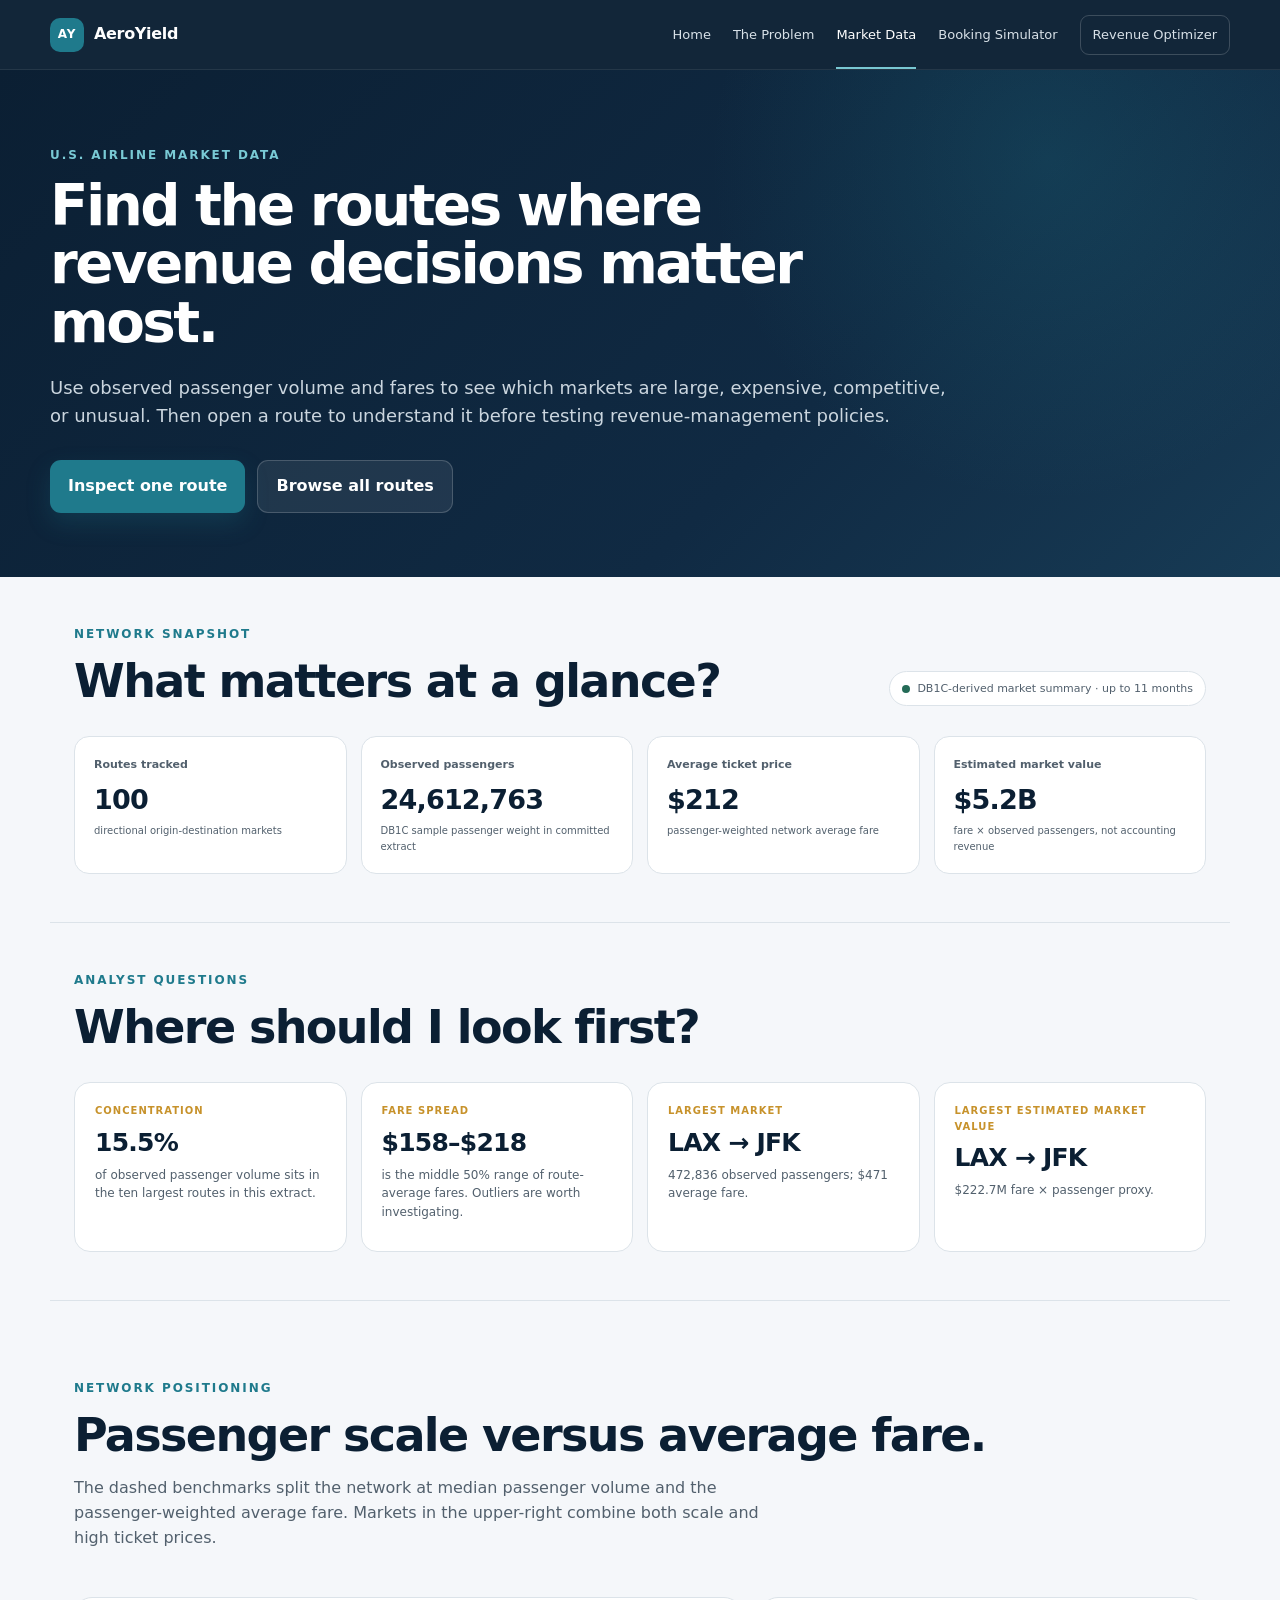
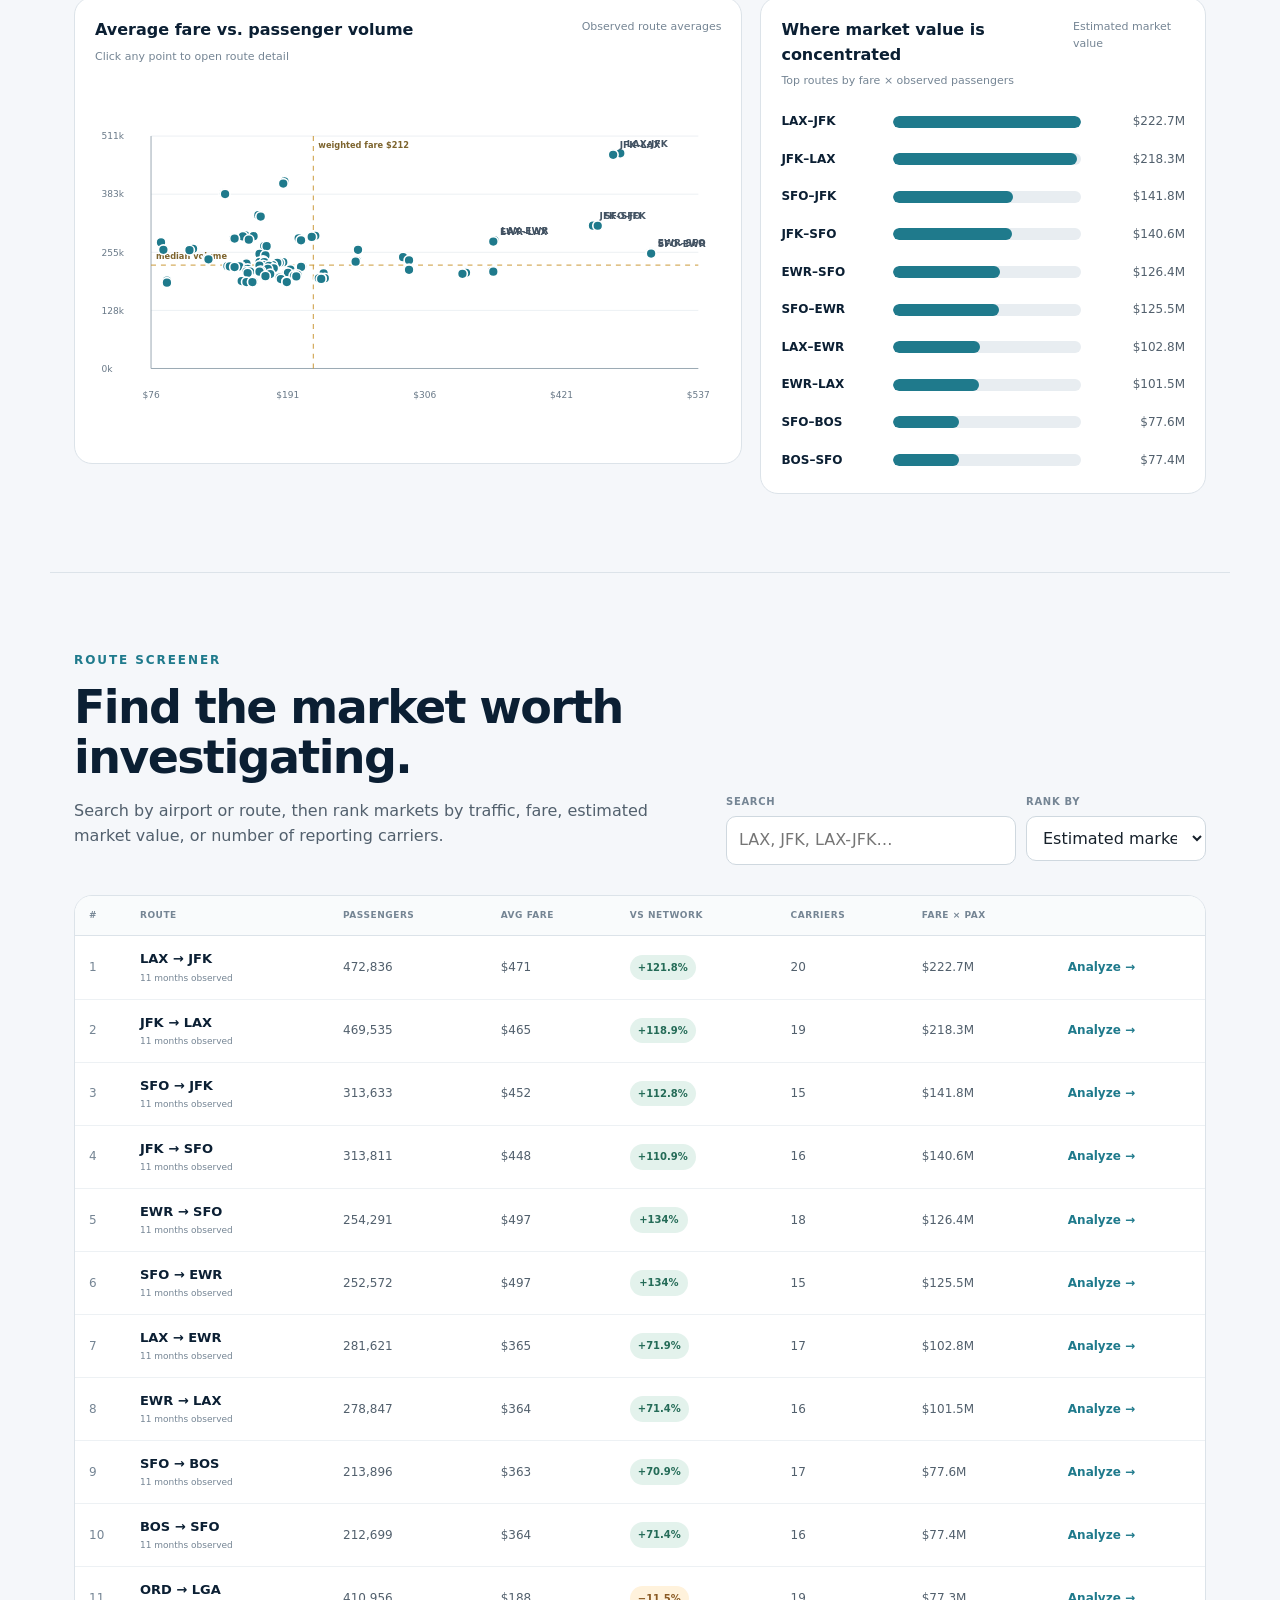
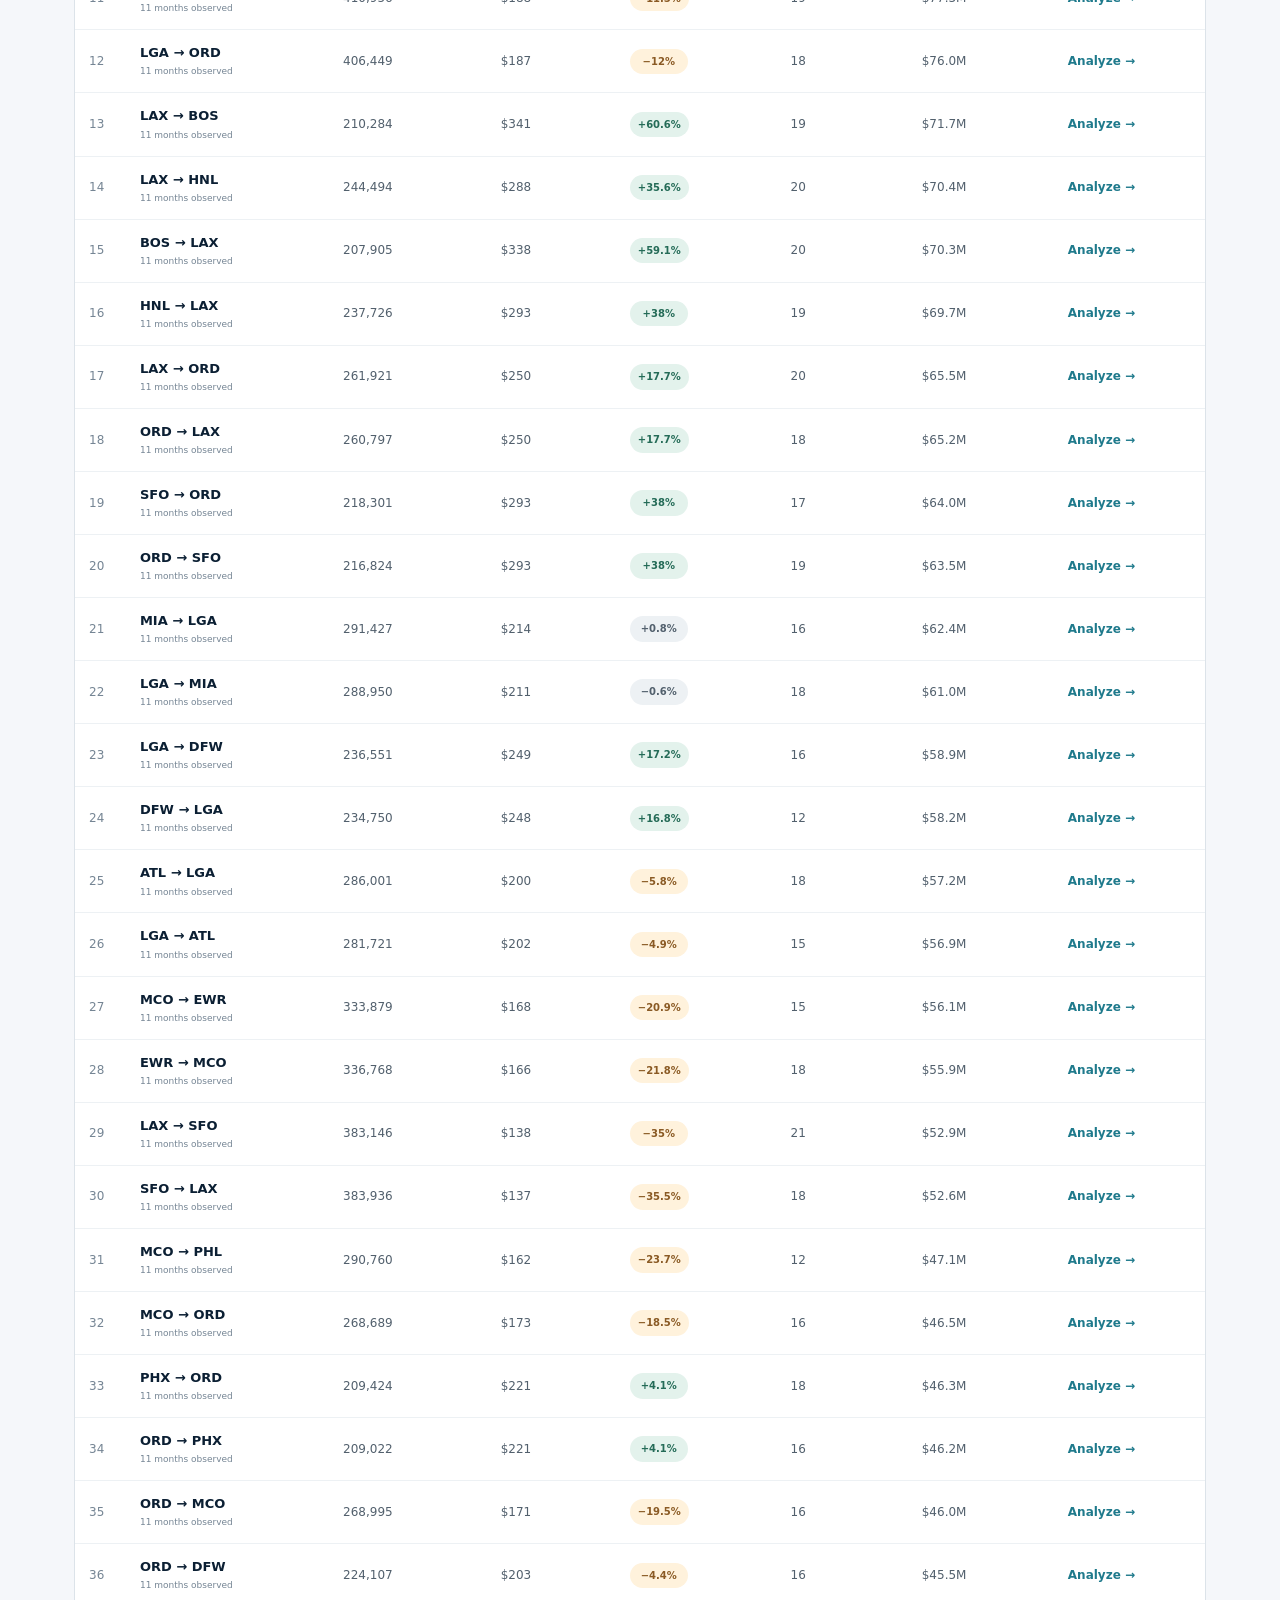
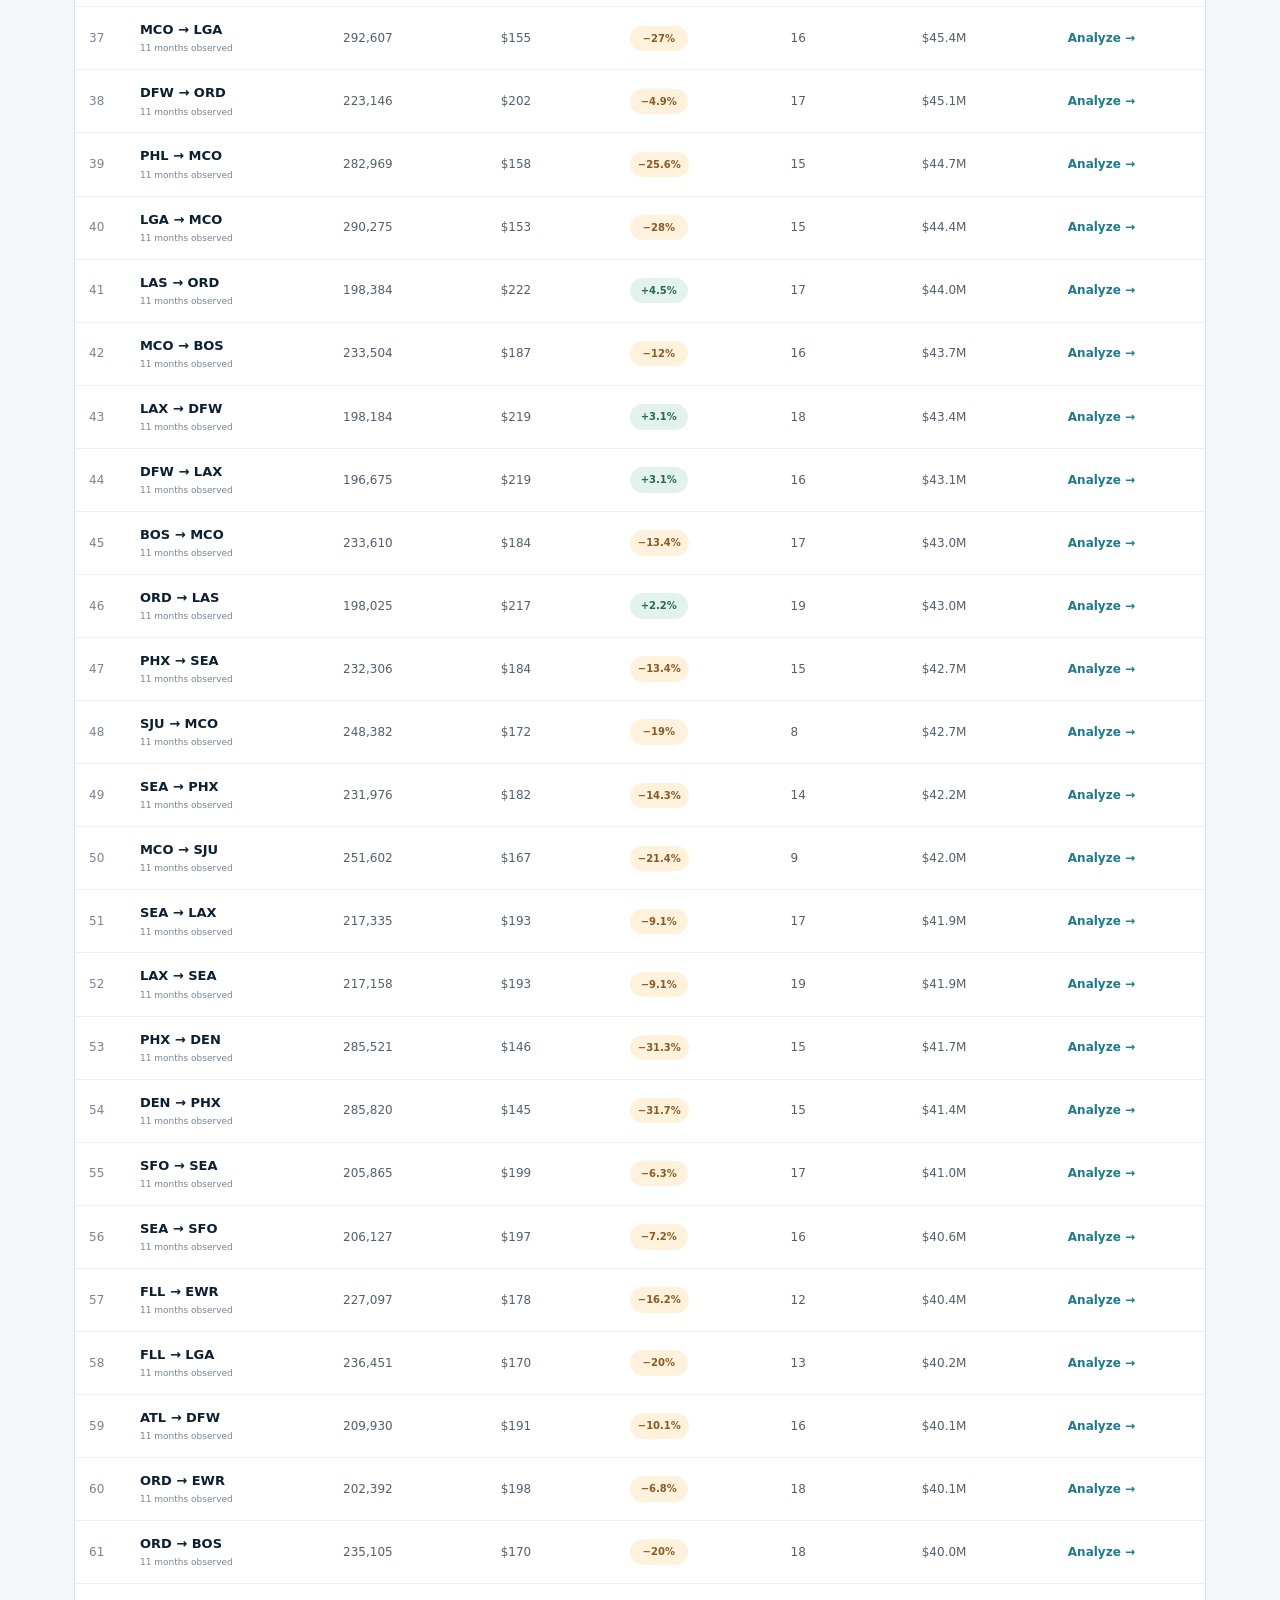
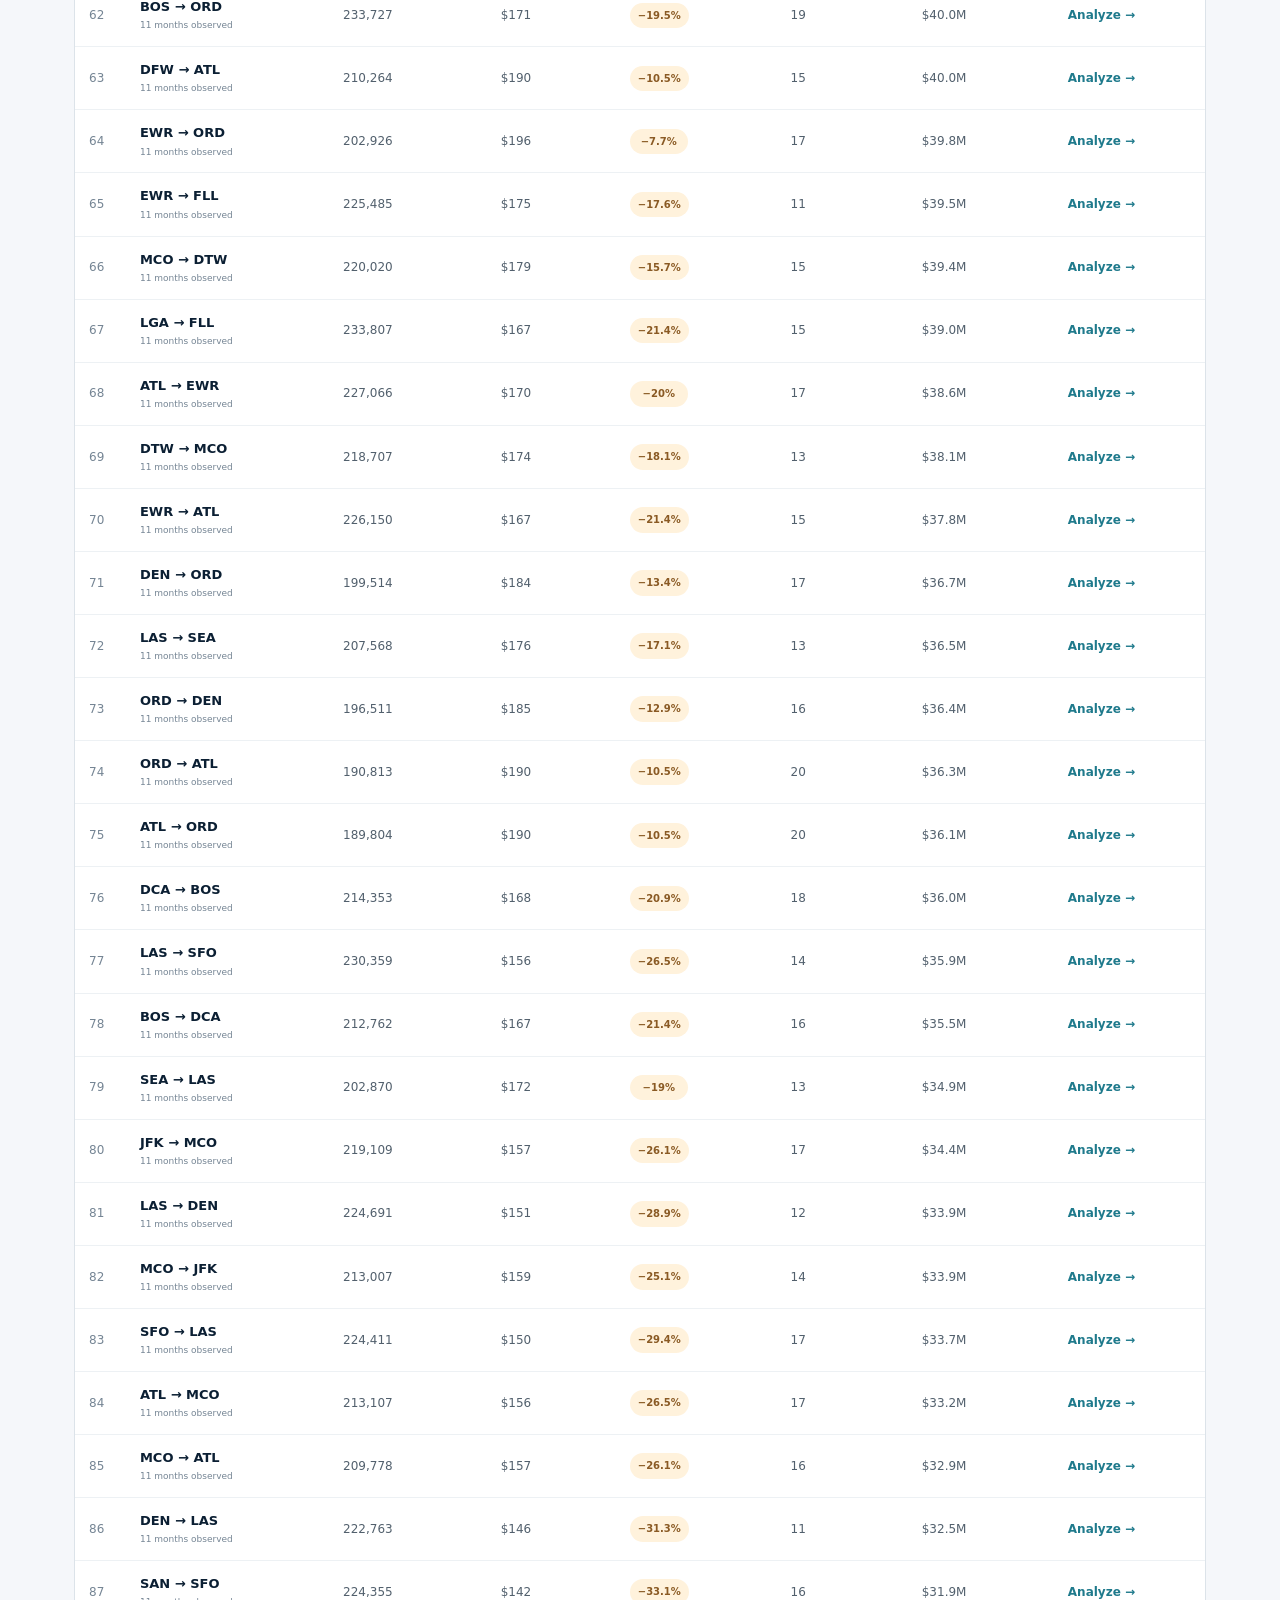
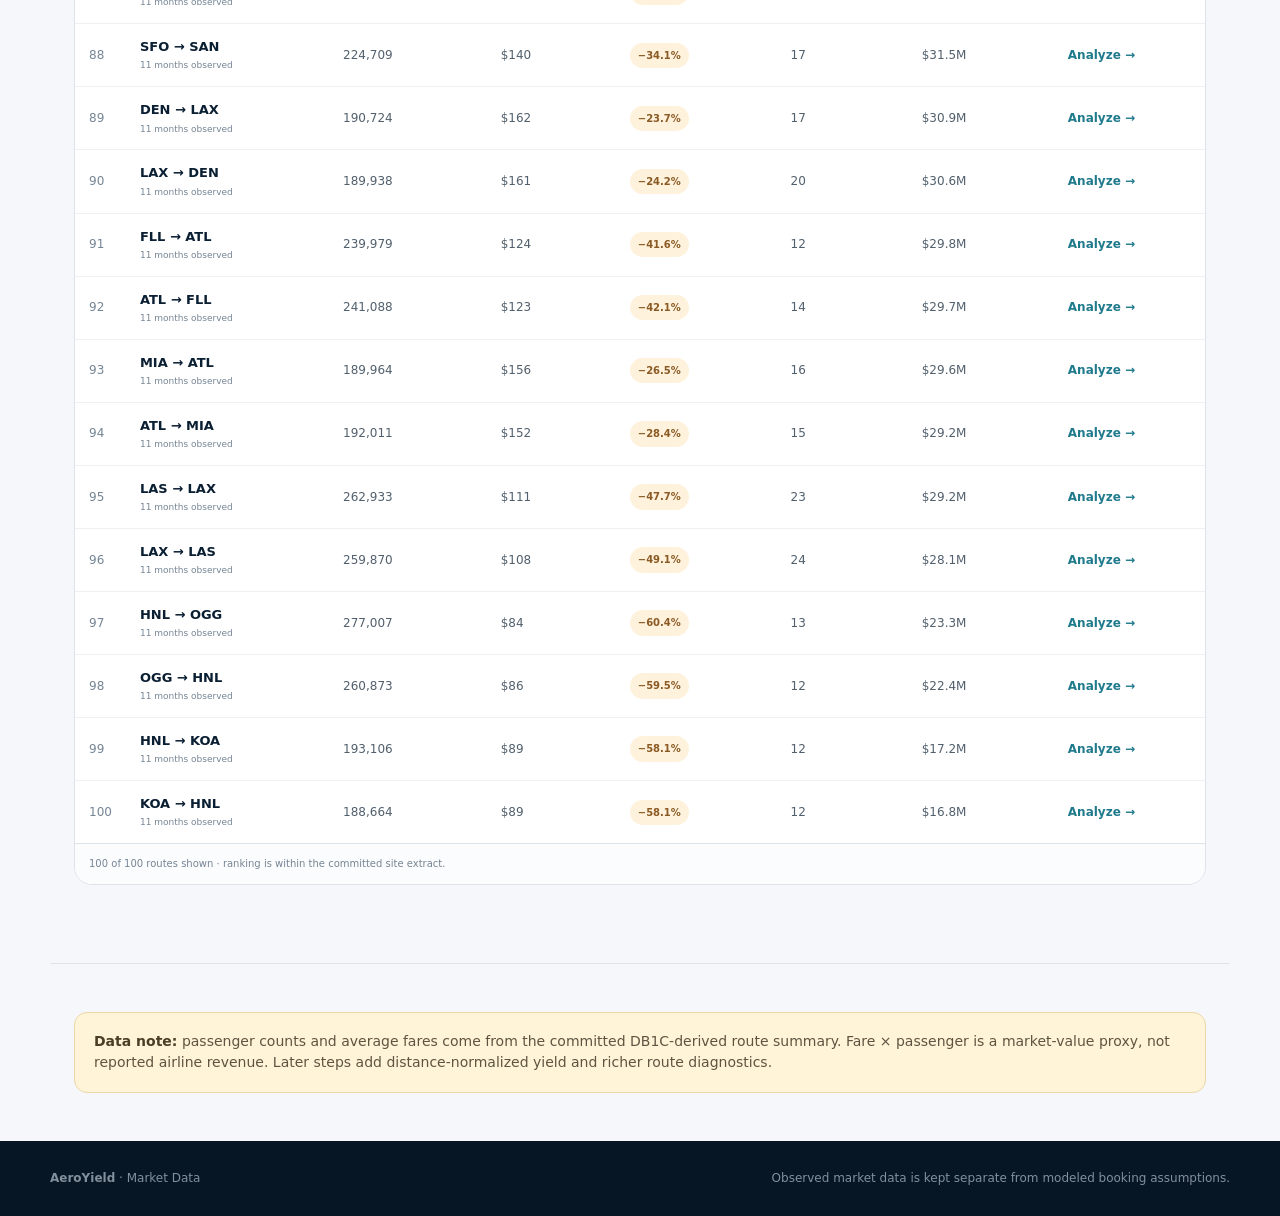
==== commit ca93dc69: "Step 1: simplify AeroYield product story and navigation" ====
--- a/site/data.html
+++ b/site/data.html
@@ -4,7 +4,7 @@
   <meta charset="utf-8" />
   <meta name="viewport" content="width=device-width, initial-scale=1" />
   <meta name="description" content="Analyze AeroYield network fares, passenger volume, competition, and route-level revenue exposure." />
-  <title>Network Fare Intelligence | AeroYield</title>
+  <title>Market Data | AeroYield</title>
   <link rel="stylesheet" href="styles.css" />
   <link rel="stylesheet" href="analyst.css" />
 </head>
@@ -12,17 +12,17 @@
 <header class="topbar">
   <a class="brand" href="index.html"><span class="brand-mark">AY</span><span>AeroYield</span></a>
   <nav aria-label="Primary navigation">
-    <a href="index.html">Home</a><a href="market.html">Market focus</a><a class="active" href="data.html">Data</a><a href="twin.html">Digital twin</a><a class="nav-cta" href="optimizer.html">Optimizer</a>
+    <a href="index.html">Home</a><a href="market.html">The Problem</a><a class="active" href="data.html">Market Data</a><a href="twin.html">Booking Simulator</a><a class="nav-cta" href="optimizer.html">Revenue Optimizer</a>
   </nav>
 </header>
 <main>
   <section class="page-hero analyst-hero">
-    <div class="eyebrow">NETWORK FARE INTELLIGENCE</div>
-    <h1>See where traffic, fares, and revenue exposure concentrate.</h1>
-    <p class="lead">Start at the network level: identify the markets that matter most, see which routes sit above or below the network fare benchmark, and then drill into a single route for pricing and revenue-management context.</p>
+    <div class="eyebrow">U.S. AIRLINE MARKET DATA</div>
+    <h1>Find the routes where revenue decisions matter most.</h1>
+    <p class="lead">Use observed passenger volume and fares to see which markets are large, expensive, competitive, or unusual. Then open a route to understand it before testing revenue-management policies.</p>
     <div class="hero-actions">
       <a class="button primary" href="route.html">Inspect one route</a>
-      <a class="button secondary" href="#routeTableSection">Browse network routes</a>
+      <a class="button secondary" href="#routeTableSection">Browse all routes</a>
     </div>
   </section>
 
@@ -37,8 +37,8 @@
     <div class="kpi-grid">
       <article class="kpi-card"><span>Routes tracked</span><strong id="routeCount">—</strong><small>directional origin-destination markets</small></article>
       <article class="kpi-card"><span>Observed passengers</span><strong id="totalPassengers">—</strong><small>DB1C sample passenger weight in committed extract</small></article>
-      <article class="kpi-card"><span>Passenger-weighted fare</span><strong id="weightedFare">—</strong><small>network benchmark, not a simple route average</small></article>
-      <article class="kpi-card"><span>Fare × passenger proxy</span><strong id="revenueProxy">—</strong><small>exposure proxy, not reported airline revenue</small></article>
+      <article class="kpi-card"><span>Average ticket price</span><strong id="weightedFare">—</strong><small>passenger-weighted network average fare</small></article>
+      <article class="kpi-card"><span>Estimated market value</span><strong id="revenueProxy">—</strong><small>fare × observed passengers, not accounting revenue</small></article>
     </div>
   </section>
 
@@ -56,9 +56,9 @@
         <p>of observed passenger volume sits in the ten largest routes in this extract.</p>
       </article>
       <article class="insight-card">
-        <span class="insight-label">Fare dispersion</span>
+        <span class="insight-label">Fare spread</span>
         <strong id="fareIqr">—</strong>
-        <p>is the middle 50% range of route-average fares. Outliers deserve a route-level explanation.</p>
+        <p>is the middle 50% range of route-average fares. Outliers are worth investigating.</p>
       </article>
       <article class="insight-card">
         <span class="insight-label">Largest market</span>
@@ -66,9 +66,9 @@
         <p id="largestRouteDetail">Highest observed passenger volume in the current network extract.</p>
       </article>
       <article class="insight-card">
-        <span class="insight-label">Largest revenue exposure</span>
+        <span class="insight-label">Largest estimated market value</span>
         <strong id="largestRevenueRoute">—</strong>
-        <p id="largestRevenueDetail">Highest fare × passenger proxy; a natural place to test RM improvements.</p>
+        <p id="largestRevenueDetail">Highest fare × passenger value; a natural place to test revenue improvements.</p>
       </article>
     </div>
   </section>
@@ -77,17 +77,17 @@
     <div class="section-heading">
       <div>
         <div class="eyebrow">NETWORK POSITIONING</div>
-        <h2>Scale versus fare.</h2>
-        <p class="section-copy">The dashed benchmarks split the network at median passenger volume and the passenger-weighted fare. The upper-right quadrant is where both commercial scale and raw fare level are high.</p>
+        <h2>Passenger scale versus average fare.</h2>
+        <p class="section-copy">The dashed benchmarks split the network at median passenger volume and the passenger-weighted average fare. Markets in the upper-right combine both scale and high ticket prices.</p>
       </div>
     </div>
     <div class="analyst-chart-grid">
       <article class="chart-card">
-        <div class="chart-title"><div><strong>Fare vs. passenger volume</strong><br><span>Click any point to open route detail</span></div><span>Observed route averages</span></div>
+        <div class="chart-title"><div><strong>Average fare vs. passenger volume</strong><br><span>Click any point to open route detail</span></div><span>Observed route averages</span></div>
         <div class="scatter-wrap"><svg id="networkScatter" class="scatter-svg analyst-scatter" viewBox="0 0 760 360" role="img" aria-label="Route average fare versus observed passenger volume"></svg></div>
       </article>
       <article class="chart-card">
-        <div class="chart-title"><div><strong>Where the money is concentrated</strong><br><span>Top routes by fare × passenger proxy</span></div><span>Revenue exposure proxy</span></div>
+        <div class="chart-title"><div><strong>Where market value is concentrated</strong><br><span>Top routes by fare × observed passengers</span></div><span>Estimated market value</span></div>
         <div id="revenueBars" class="bar-chart wide-bars"></div>
       </article>
     </div>
@@ -98,11 +98,11 @@
       <div>
         <div class="eyebrow">ROUTE SCREENER</div>
         <h2>Find the market worth investigating.</h2>
-        <p class="section-copy">Search by airport or route, then rank markets by traffic, fare, revenue exposure, or competition breadth.</p>
+        <p class="section-copy">Search by airport or route, then rank markets by traffic, fare, estimated market value, or number of reporting carriers.</p>
       </div>
       <div class="table-controls">
         <label><span>Search</span><input id="routeSearch" class="text-input" type="search" placeholder="LAX, JFK, LAX-JFK…" /></label>
-        <label><span>Rank by</span><select id="routeSort" class="select"><option value="revenue">Revenue proxy</option><option value="passengers">Passengers</option><option value="fare">Average fare</option><option value="carriers">Carrier count</option></select></label>
+        <label><span>Rank by</span><select id="routeSort" class="select"><option value="revenue">Estimated market value</option><option value="passengers">Passengers</option><option value="fare">Average fare</option><option value="carriers">Carrier count</option></select></label>
       </div>
     </div>
     <article class="table-card">
@@ -117,10 +117,10 @@
   </section>
 
   <section class="section compact">
-    <div class="callout"><strong>Interpretation note:</strong> passenger counts and average fares come from the committed DB1C-derived route summary when available. Fare × passenger is an exposure proxy, not accounting revenue. Raw fare comparisons also do not normalize for distance; yield per mile becomes the better pricing comparison once route distance is materialized into the site extract.</div>
+    <div class="callout"><strong>Data note:</strong> passenger counts and average fares come from the committed DB1C-derived route summary. Fare × passenger is a market-value proxy, not reported airline revenue. Later steps add distance-normalized yield and richer route diagnostics.</div>
   </section>
 </main>
-<footer><div><strong>AeroYield</strong> · Network Fare Intelligence</div><div>Observed market context first; modeled pricing scenarios are kept separate.</div></footer>
+<footer><div><strong>AeroYield</strong> · Market Data</div><div>Observed market data is kept separate from modeled booking assumptions.</div></footer>
 <script src="analytics.js"></script>
 <script src="data.js"></script>
 </body>
--- a/site/analyst.css
+++ b/site/analyst.css
@@ -143,11 +143,20 @@
 
 .route-toolbar {
   display: flex;
-  justify-content: space-between;
+  justify-content: flex-start;
   align-items: end;
   gap: 20px;
+  flex-wrap: wrap;
 }
 .route-picker { width: min(420px, 100%); }
+.period-picker { width: min(220px, 100%); }
+.metric-picker { width: min(220px, 100%); display: grid; gap: 7px; }
+.metric-picker > span { color: var(--muted); font-size: 10px; font-weight: 800; letter-spacing: .08em; text-transform: uppercase; }
+.trend-wrap { width: 100%; overflow-x: auto; }
+.trend-svg { display: block; width: 100%; min-width: 680px; height: auto; }
+.trend-line { fill: none; stroke: var(--teal); stroke-width: 4; stroke-linecap: round; stroke-linejoin: round; }
+.trend-point { fill: white; stroke: var(--teal); stroke-width: 3; }
+.trend-empty { fill: var(--muted); font-size: 15px; }
 
 .analyst-readout-card { min-height: 100%; }
 .readout-list { display: grid; gap: 0; }
@@ -191,6 +200,7 @@
 @media (max-width: 760px) {
   .analyst-question-grid { grid-template-columns: 1fr; }
   .route-toolbar { align-items: stretch; flex-direction: column; }
+  .route-picker, .period-picker, .metric-picker { width: 100%; }
   .table-controls { grid-template-columns: 1fr; width: 100%; min-width: 0; }
   .route-table-heading { align-items: stretch; }
   .wide-bars .bar-row { grid-template-columns: 76px 1fr 78px; }
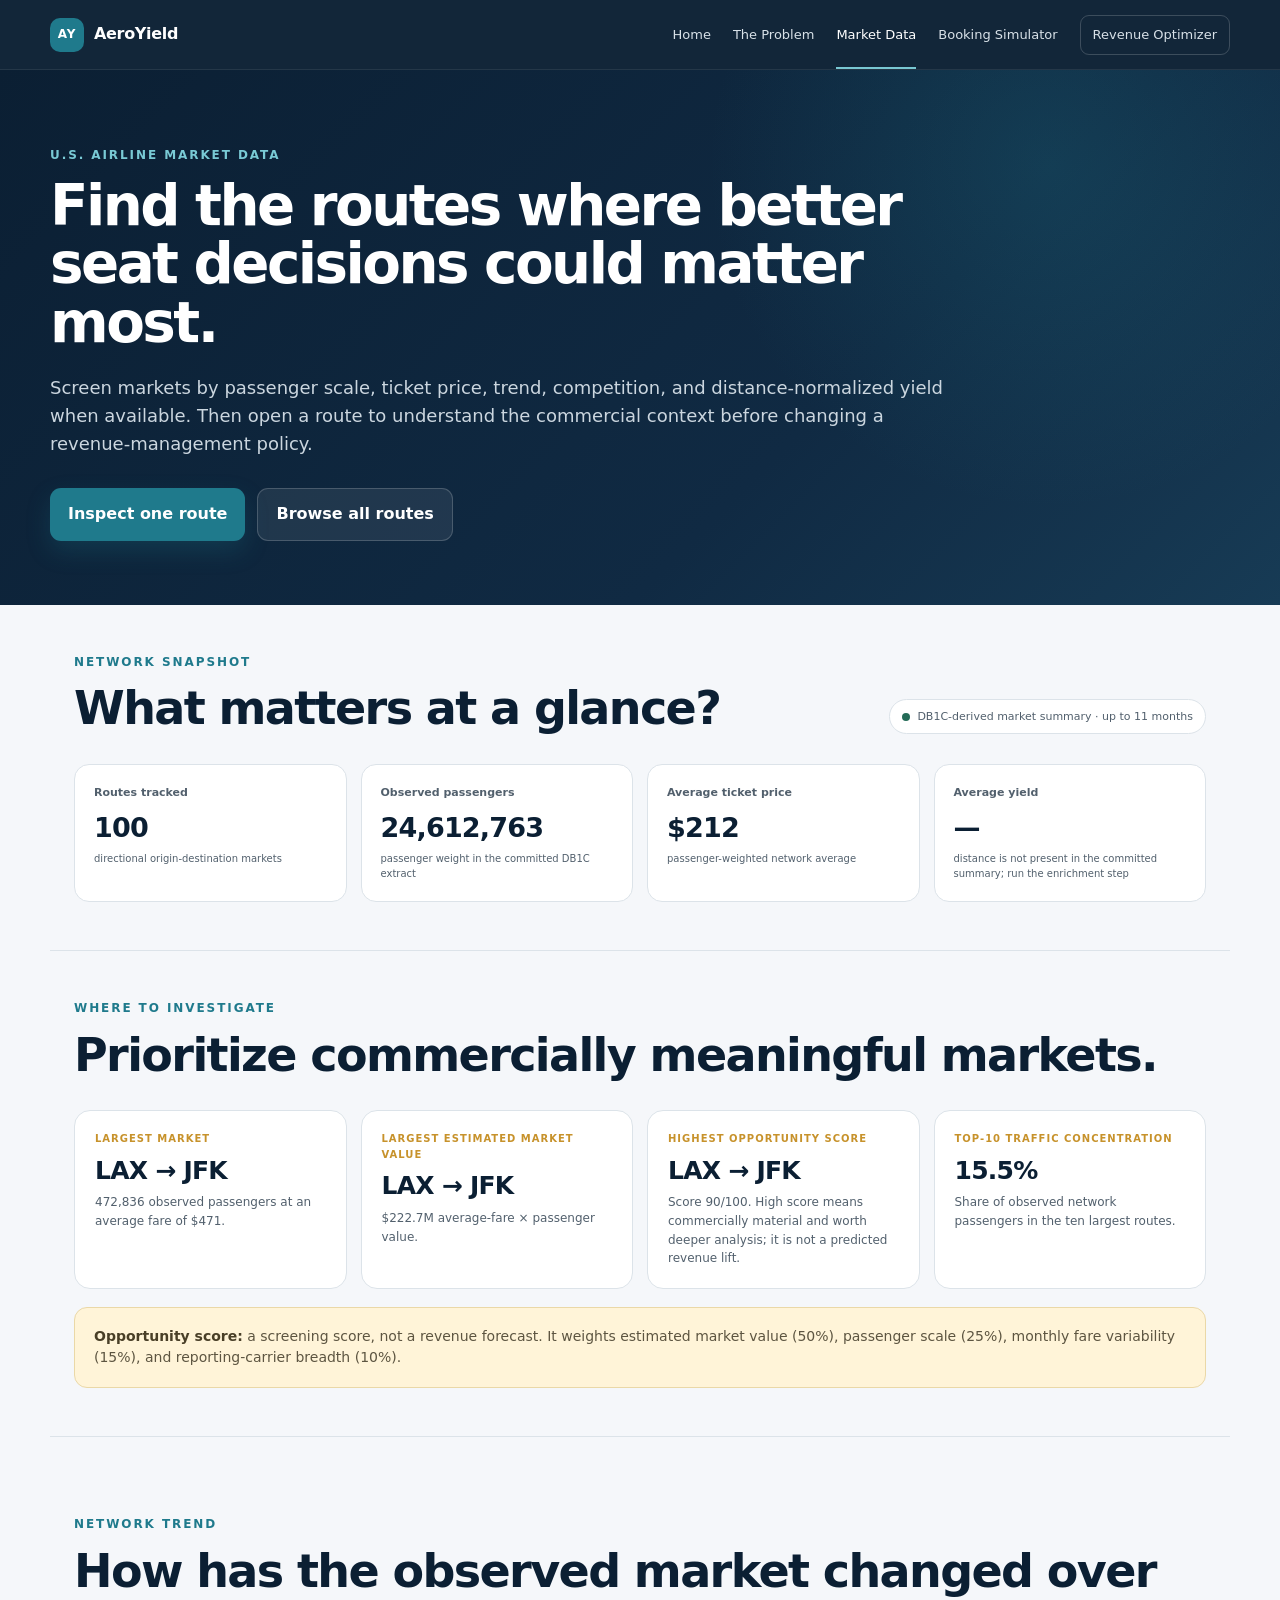
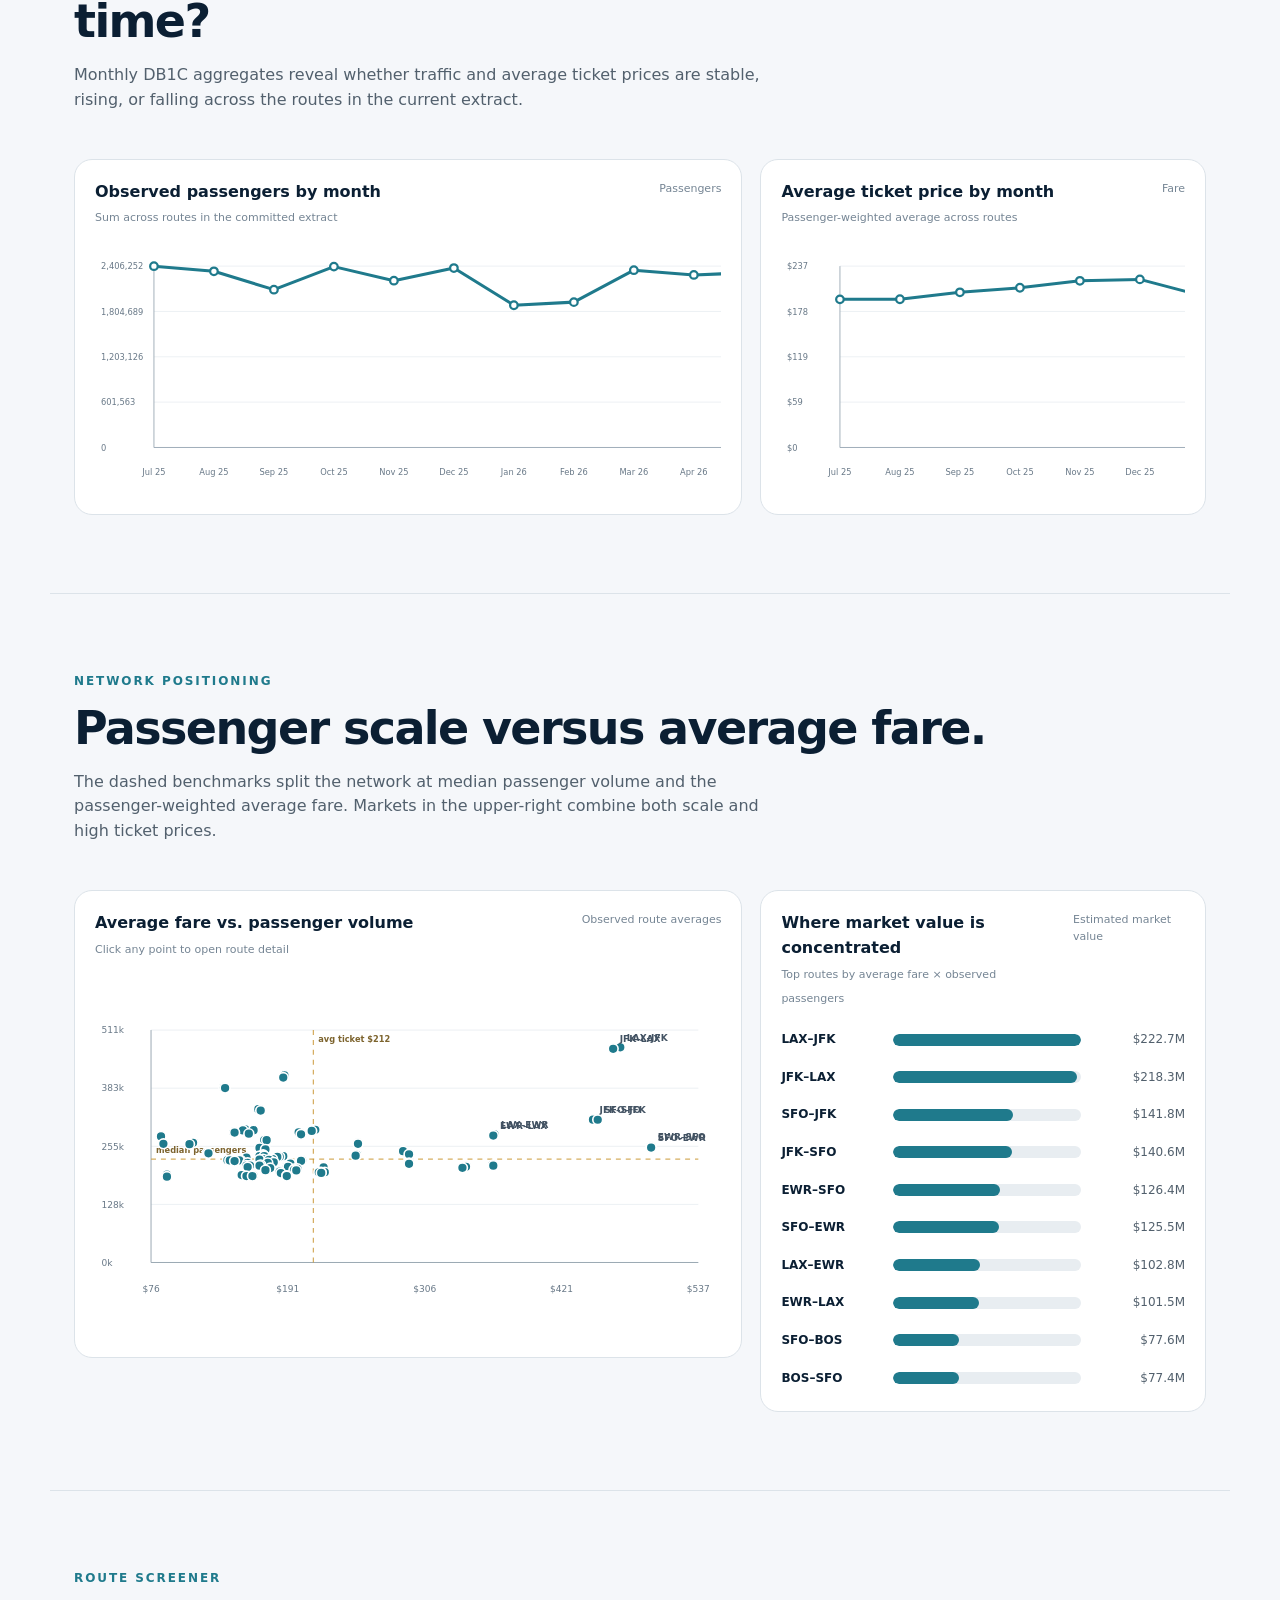
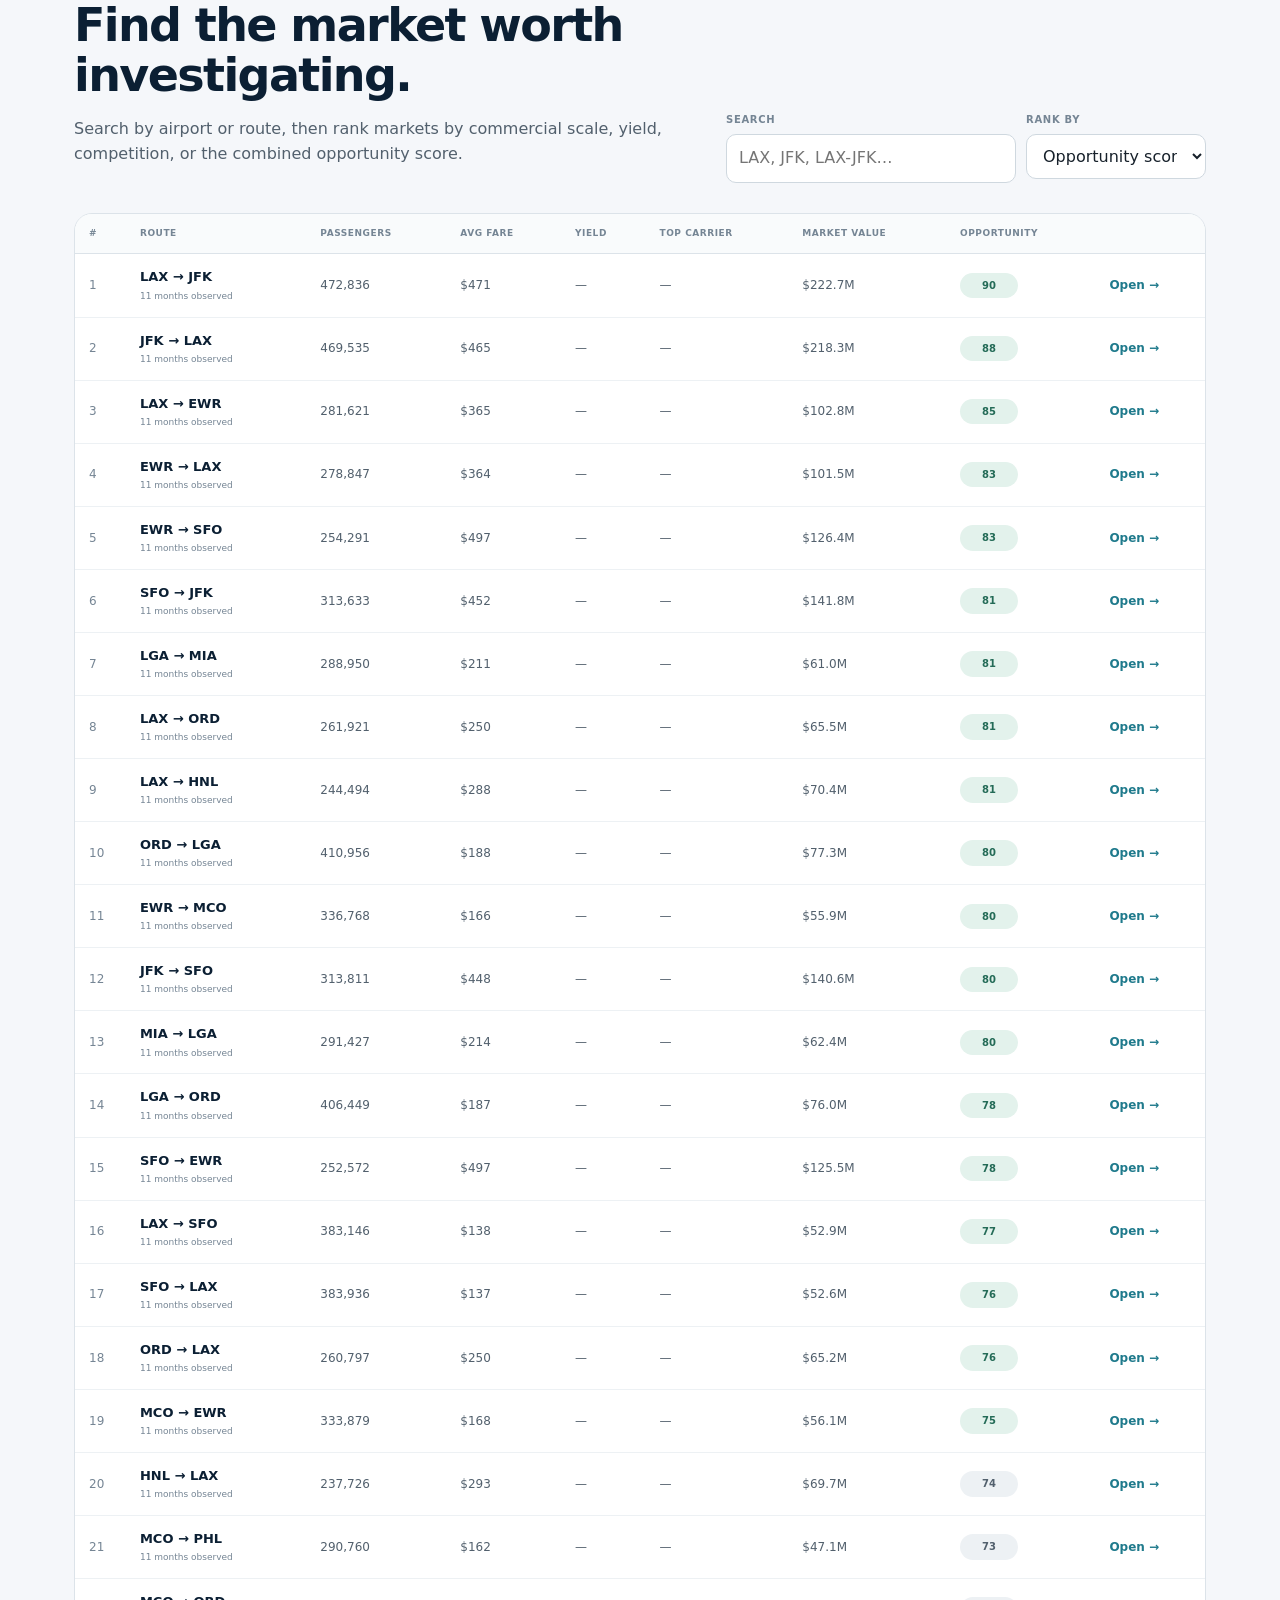
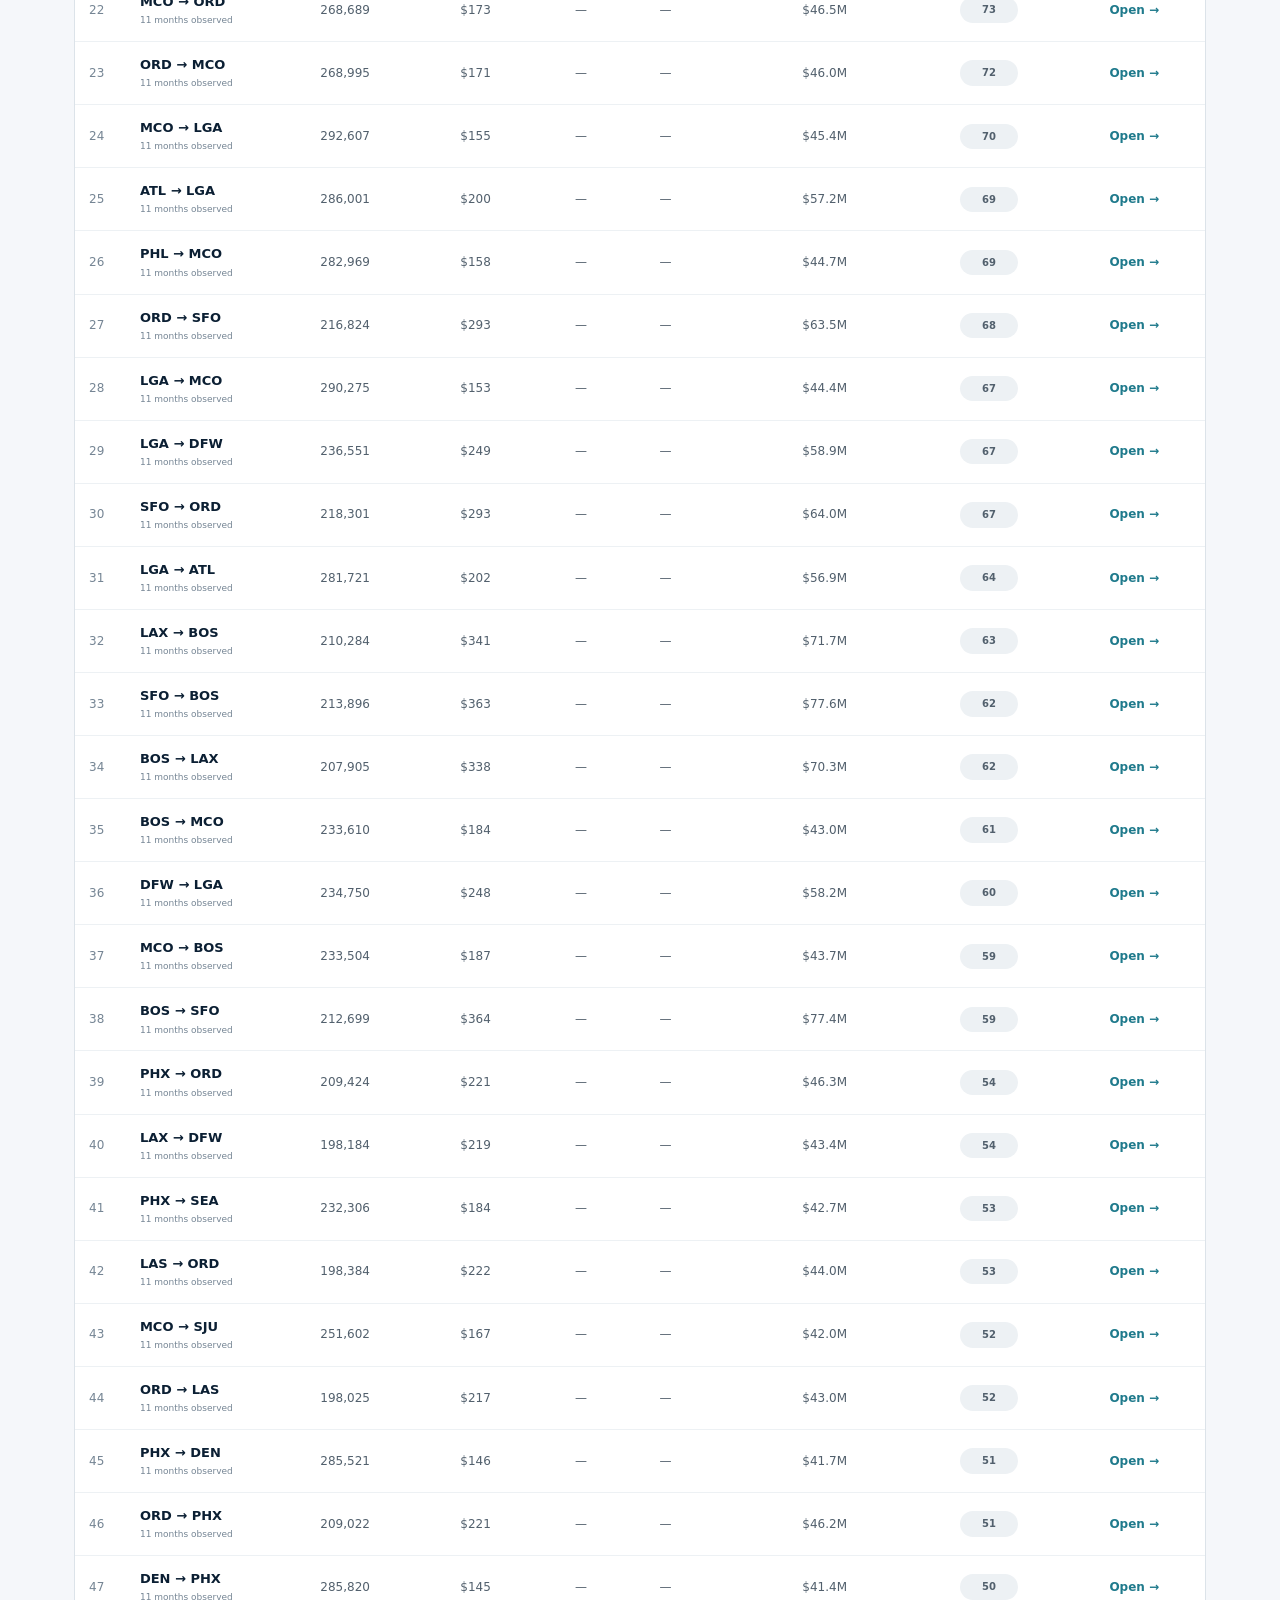
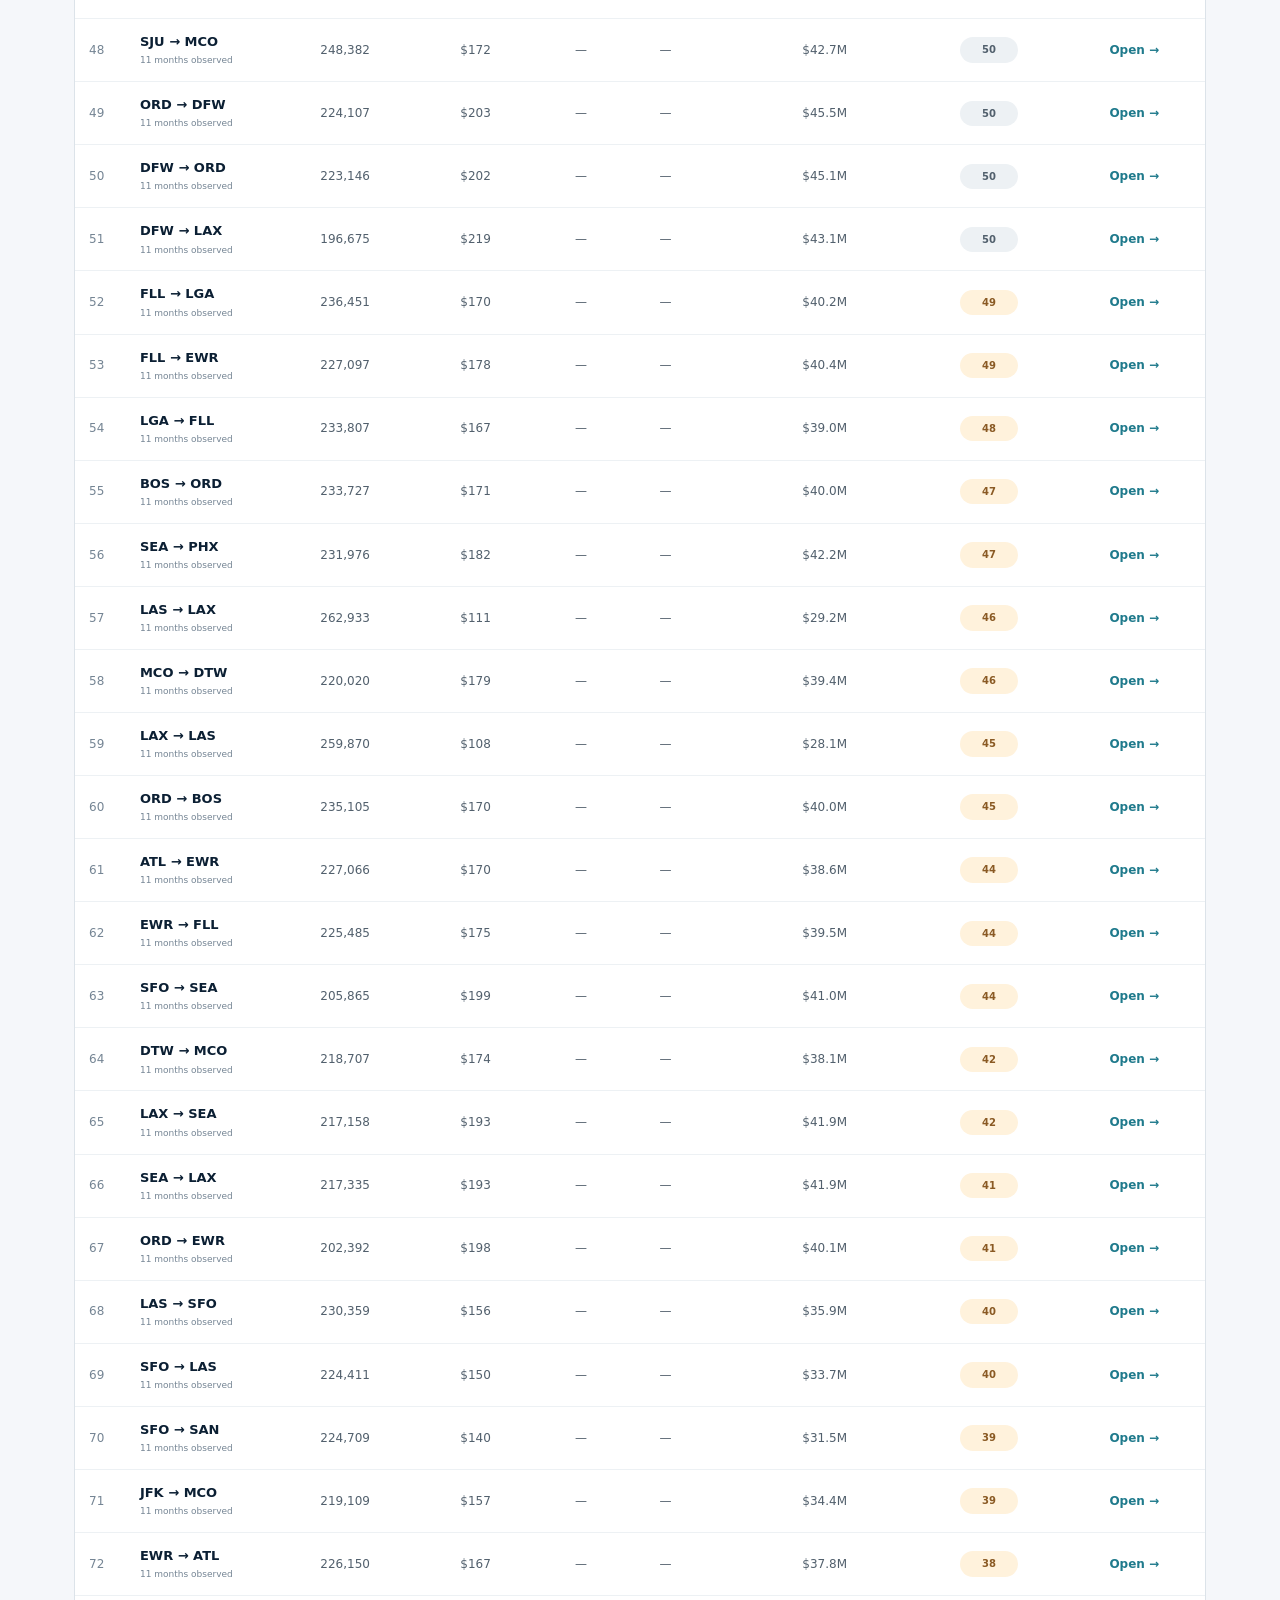
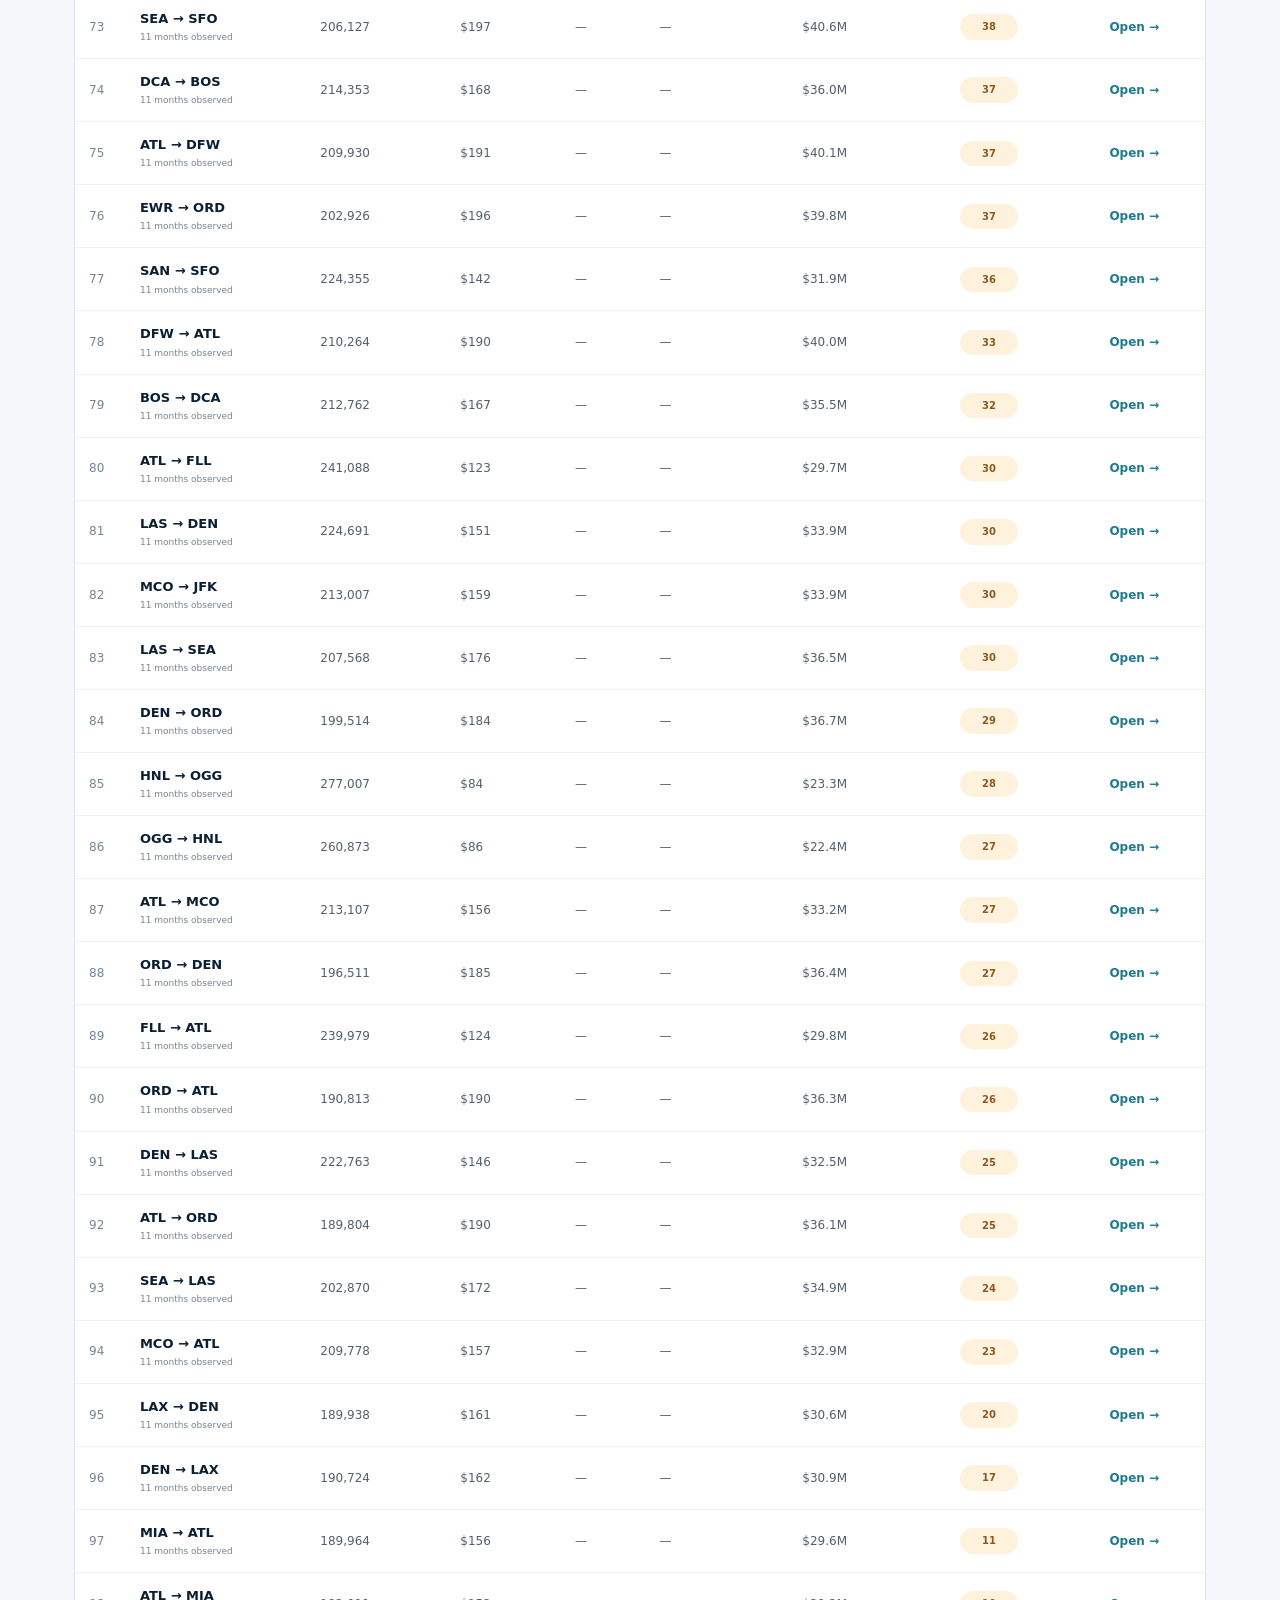
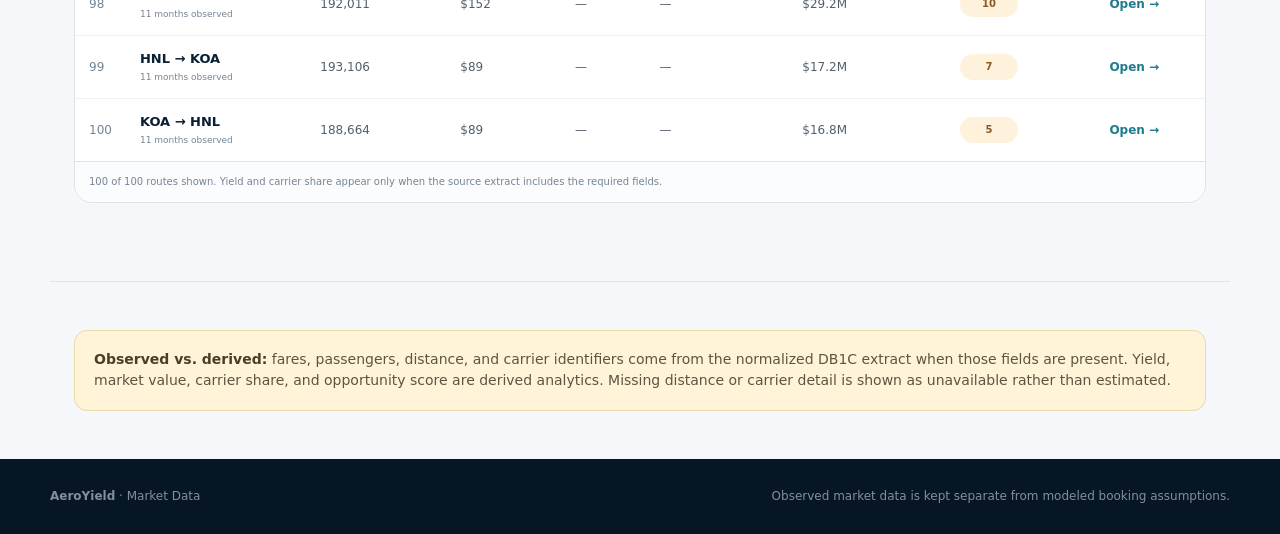
==== commit 02655d3d: "Step 3: upgrade network dashboard and data enrichment" ====
--- a/site/data.html
+++ b/site/data.html
@@ -3,7 +3,7 @@
 <head>
   <meta charset="utf-8" />
   <meta name="viewport" content="width=device-width, initial-scale=1" />
-  <meta name="description" content="Analyze AeroYield network fares, passenger volume, competition, and route-level revenue exposure." />
+  <meta name="description" content="Analyze AeroYield network fares, passengers, yield, competition, trends, and route-level opportunity." />
   <title>Market Data | AeroYield</title>
   <link rel="stylesheet" href="styles.css" />
   <link rel="stylesheet" href="analyst.css" />
@@ -18,8 +18,8 @@
 <main>
   <section class="page-hero analyst-hero">
     <div class="eyebrow">U.S. AIRLINE MARKET DATA</div>
-    <h1>Find the routes where revenue decisions matter most.</h1>
-    <p class="lead">Use observed passenger volume and fares to see which markets are large, expensive, competitive, or unusual. Then open a route to understand it before testing revenue-management policies.</p>
+    <h1>Find the routes where better seat decisions could matter most.</h1>
+    <p class="lead">Screen markets by passenger scale, ticket price, trend, competition, and distance-normalized yield when available. Then open a route to understand the commercial context before changing a revenue-management policy.</p>
     <div class="hero-actions">
       <a class="button primary" href="route.html">Inspect one route</a>
       <a class="button secondary" href="#routeTableSection">Browse all routes</a>
@@ -28,58 +28,47 @@
 
   <section class="section compact">
     <div class="section-heading">
-      <div>
-        <div class="eyebrow">NETWORK SNAPSHOT</div>
-        <h2>What matters at a glance?</h2>
-      </div>
+      <div><div class="eyebrow">NETWORK SNAPSHOT</div><h2>What matters at a glance?</h2></div>
       <div id="sourceBadge" class="status-badge ready"><i></i> Loading market summary</div>
     </div>
     <div class="kpi-grid">
       <article class="kpi-card"><span>Routes tracked</span><strong id="routeCount">—</strong><small>directional origin-destination markets</small></article>
-      <article class="kpi-card"><span>Observed passengers</span><strong id="totalPassengers">—</strong><small>DB1C sample passenger weight in committed extract</small></article>
-      <article class="kpi-card"><span>Average ticket price</span><strong id="weightedFare">—</strong><small>passenger-weighted network average fare</small></article>
-      <article class="kpi-card"><span>Estimated market value</span><strong id="revenueProxy">—</strong><small>fare × observed passengers, not accounting revenue</small></article>
+      <article class="kpi-card"><span>Observed passengers</span><strong id="totalPassengers">—</strong><small>passenger weight in the committed DB1C extract</small></article>
+      <article class="kpi-card"><span>Average ticket price</span><strong id="weightedFare">—</strong><small>passenger-weighted network average</small></article>
+      <article class="kpi-card"><span>Average yield</span><strong id="networkYield">—</strong><small id="networkYieldNote">fare per passenger-mile when distance is available</small></article>
     </div>
   </section>
 
   <section class="section compact">
+    <div class="section-heading"><div><div class="eyebrow">WHERE TO INVESTIGATE</div><h2>Prioritize commercially meaningful markets.</h2></div></div>
+    <div class="analyst-question-grid">
+      <article class="insight-card"><span class="insight-label">Largest market</span><strong id="largestRoute">—</strong><p id="largestRouteDetail">Highest observed passenger volume.</p></article>
+      <article class="insight-card"><span class="insight-label">Largest estimated market value</span><strong id="largestRevenueRoute">—</strong><p id="largestRevenueDetail">Average fare × observed passengers.</p></article>
+      <article class="insight-card"><span class="insight-label">Highest opportunity score</span><strong id="topOpportunityRoute">—</strong><p id="topOpportunityDetail">Prioritization score for where deeper analysis is most worthwhile.</p></article>
+      <article class="insight-card"><span class="insight-label">Top-10 traffic concentration</span><strong id="top10Share">—</strong><p>Share of observed network passengers in the ten largest routes.</p></article>
+    </div>
+    <div class="callout" style="margin-top:18px"><strong>Opportunity score:</strong> a screening score, not a revenue forecast. It weights estimated market value (50%), passenger scale (25%), monthly fare variability (15%), and reporting-carrier breadth (10%).</div>
+  </section>
+
+  <section class="section">
     <div class="section-heading">
-      <div>
-        <div class="eyebrow">ANALYST QUESTIONS</div>
-        <h2>Where should I look first?</h2>
-      </div>
+      <div><div class="eyebrow">NETWORK TREND</div><h2>How has the observed market changed over time?</h2><p class="section-copy">Monthly DB1C aggregates reveal whether traffic and average ticket prices are stable, rising, or falling across the routes in the current extract.</p></div>
     </div>
-    <div class="analyst-question-grid">
-      <article class="insight-card">
-        <span class="insight-label">Concentration</span>
-        <strong id="top10Share">—</strong>
-        <p>of observed passenger volume sits in the ten largest routes in this extract.</p>
+    <div class="analyst-chart-grid">
+      <article class="chart-card">
+        <div class="chart-title"><div><strong>Observed passengers by month</strong><br><span>Sum across routes in the committed extract</span></div><span>Passengers</span></div>
+        <div class="trend-wrap"><svg id="networkPassengerTrend" class="trend-svg" viewBox="0 0 900 330" role="img" aria-label="Network passengers by month"></svg></div>
       </article>
-      <article class="insight-card">
-        <span class="insight-label">Fare spread</span>
-        <strong id="fareIqr">—</strong>
-        <p>is the middle 50% range of route-average fares. Outliers are worth investigating.</p>
-      </article>
-      <article class="insight-card">
-        <span class="insight-label">Largest market</span>
-        <strong id="largestRoute">—</strong>
-        <p id="largestRouteDetail">Highest observed passenger volume in the current network extract.</p>
-      </article>
-      <article class="insight-card">
-        <span class="insight-label">Largest estimated market value</span>
-        <strong id="largestRevenueRoute">—</strong>
-        <p id="largestRevenueDetail">Highest fare × passenger value; a natural place to test revenue improvements.</p>
+      <article class="chart-card">
+        <div class="chart-title"><div><strong>Average ticket price by month</strong><br><span>Passenger-weighted average across routes</span></div><span>Fare</span></div>
+        <div class="trend-wrap"><svg id="networkFareTrend" class="trend-svg" viewBox="0 0 900 330" role="img" aria-label="Network average fare by month"></svg></div>
       </article>
     </div>
   </section>
 
   <section class="section">
     <div class="section-heading">
-      <div>
-        <div class="eyebrow">NETWORK POSITIONING</div>
-        <h2>Passenger scale versus average fare.</h2>
-        <p class="section-copy">The dashed benchmarks split the network at median passenger volume and the passenger-weighted average fare. Markets in the upper-right combine both scale and high ticket prices.</p>
-      </div>
+      <div><div class="eyebrow">NETWORK POSITIONING</div><h2>Passenger scale versus average fare.</h2><p class="section-copy">The dashed benchmarks split the network at median passenger volume and the passenger-weighted average fare. Markets in the upper-right combine both scale and high ticket prices.</p></div>
     </div>
     <div class="analyst-chart-grid">
       <article class="chart-card">
@@ -87,7 +76,7 @@
         <div class="scatter-wrap"><svg id="networkScatter" class="scatter-svg analyst-scatter" viewBox="0 0 760 360" role="img" aria-label="Route average fare versus observed passenger volume"></svg></div>
       </article>
       <article class="chart-card">
-        <div class="chart-title"><div><strong>Where market value is concentrated</strong><br><span>Top routes by fare × observed passengers</span></div><span>Estimated market value</span></div>
+        <div class="chart-title"><div><strong>Where market value is concentrated</strong><br><span>Top routes by average fare × observed passengers</span></div><span>Estimated market value</span></div>
         <div id="revenueBars" class="bar-chart wide-bars"></div>
       </article>
     </div>
@@ -95,20 +84,16 @@
 
   <section id="routeTableSection" class="section">
     <div class="section-heading route-table-heading">
-      <div>
-        <div class="eyebrow">ROUTE SCREENER</div>
-        <h2>Find the market worth investigating.</h2>
-        <p class="section-copy">Search by airport or route, then rank markets by traffic, fare, estimated market value, or number of reporting carriers.</p>
-      </div>
+      <div><div class="eyebrow">ROUTE SCREENER</div><h2>Find the market worth investigating.</h2><p class="section-copy">Search by airport or route, then rank markets by commercial scale, yield, competition, or the combined opportunity score.</p></div>
       <div class="table-controls">
         <label><span>Search</span><input id="routeSearch" class="text-input" type="search" placeholder="LAX, JFK, LAX-JFK…" /></label>
-        <label><span>Rank by</span><select id="routeSort" class="select"><option value="revenue">Estimated market value</option><option value="passengers">Passengers</option><option value="fare">Average fare</option><option value="carriers">Carrier count</option></select></label>
+        <label><span>Rank by</span><select id="routeSort" class="select"><option value="opportunity">Opportunity score</option><option value="revenue">Estimated market value</option><option value="passengers">Passengers</option><option value="fare">Average fare</option><option value="yield">Yield</option><option value="carriers">Carrier count</option></select></label>
       </div>
     </div>
     <article class="table-card">
       <div class="table-scroll">
         <table class="analyst-table">
-          <thead><tr><th>#</th><th>Route</th><th>Passengers</th><th>Avg fare</th><th>vs network</th><th>Carriers</th><th>Fare × pax</th><th></th></tr></thead>
+          <thead><tr><th>#</th><th>Route</th><th>Passengers</th><th>Avg fare</th><th>Yield</th><th>Top carrier</th><th>Market value</th><th>Opportunity</th><th></th></tr></thead>
           <tbody id="routeTableBody"></tbody>
         </table>
       </div>
@@ -117,7 +102,7 @@
   </section>
 
   <section class="section compact">
-    <div class="callout"><strong>Data note:</strong> passenger counts and average fares come from the committed DB1C-derived route summary. Fare × passenger is a market-value proxy, not reported airline revenue. Later steps add distance-normalized yield and richer route diagnostics.</div>
+    <div class="callout"><strong>Observed vs. derived:</strong> fares, passengers, distance, and carrier identifiers come from the normalized DB1C extract when those fields are present. Yield, market value, carrier share, and opportunity score are derived analytics. Missing distance or carrier detail is shown as unavailable rather than estimated.</div>
   </section>
 </main>
 <footer><div><strong>AeroYield</strong> · Market Data</div><div>Observed market data is kept separate from modeled booking assumptions.</div></footer>
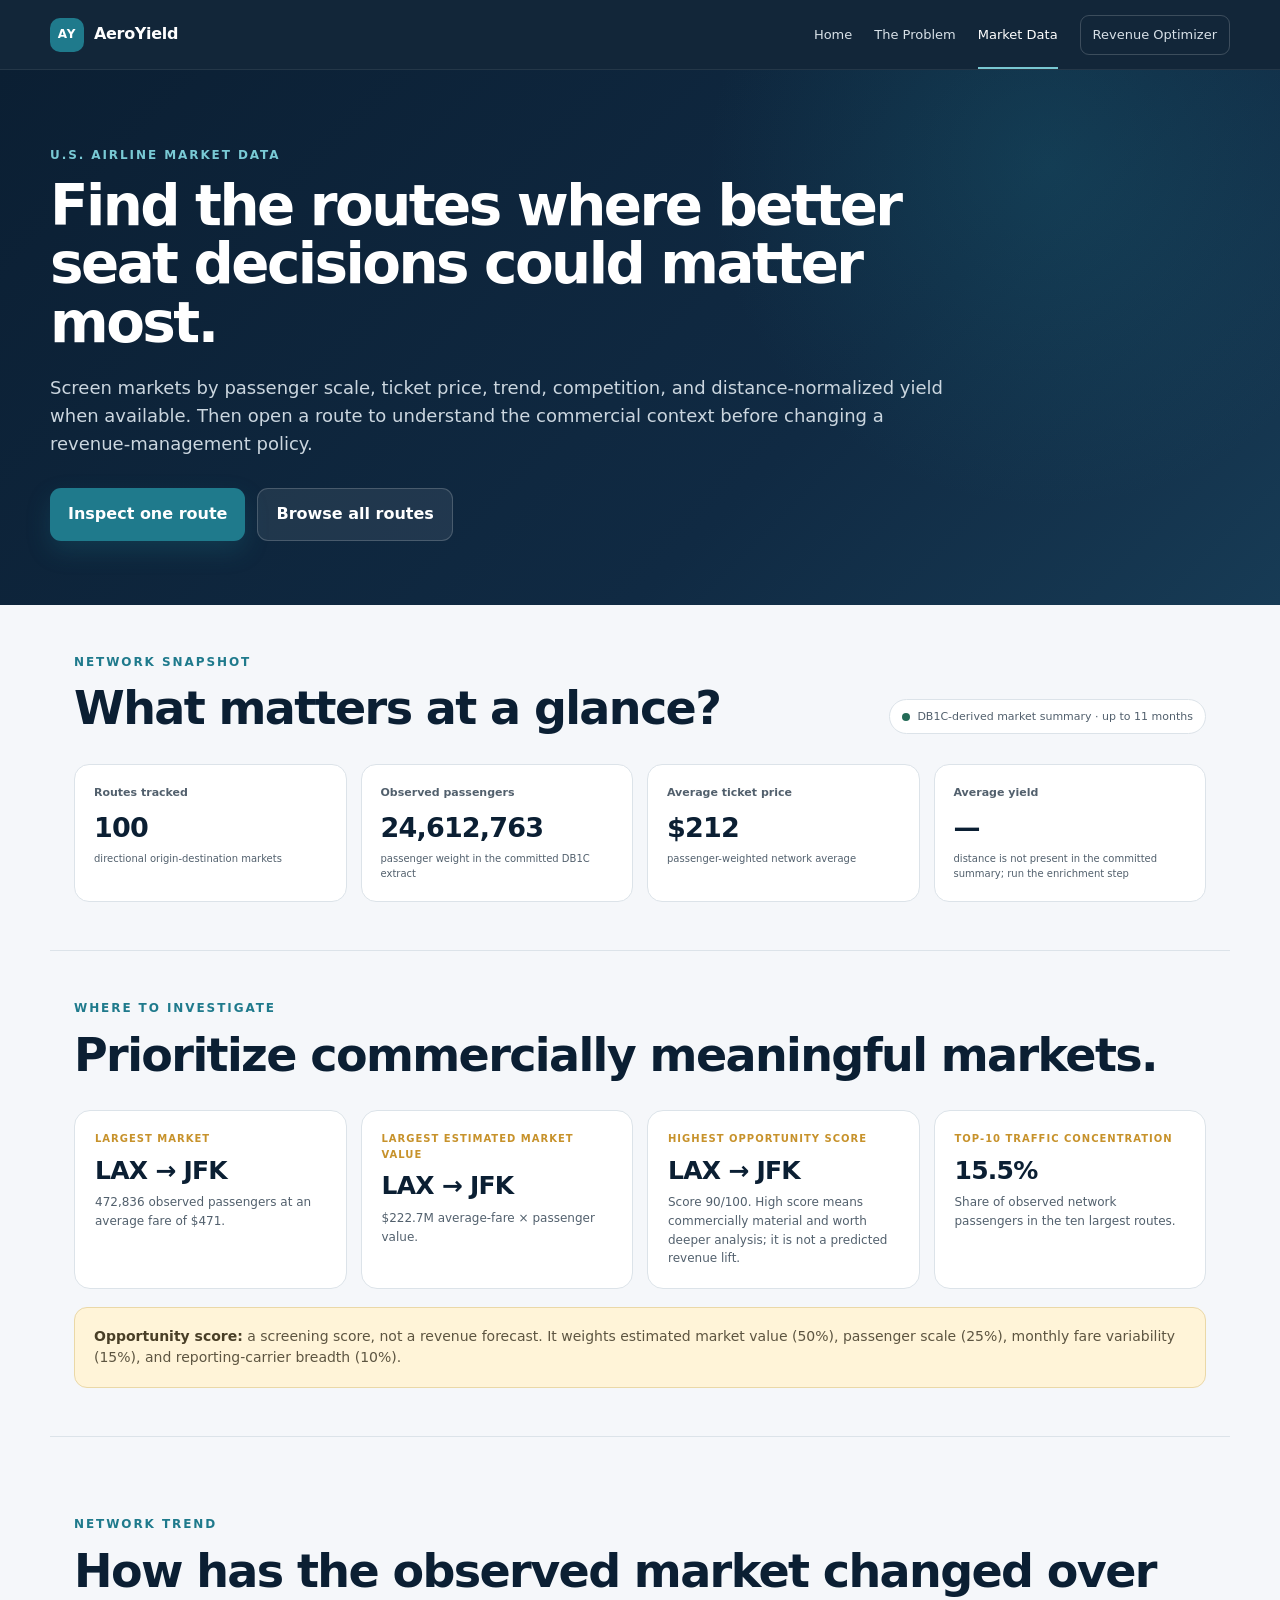
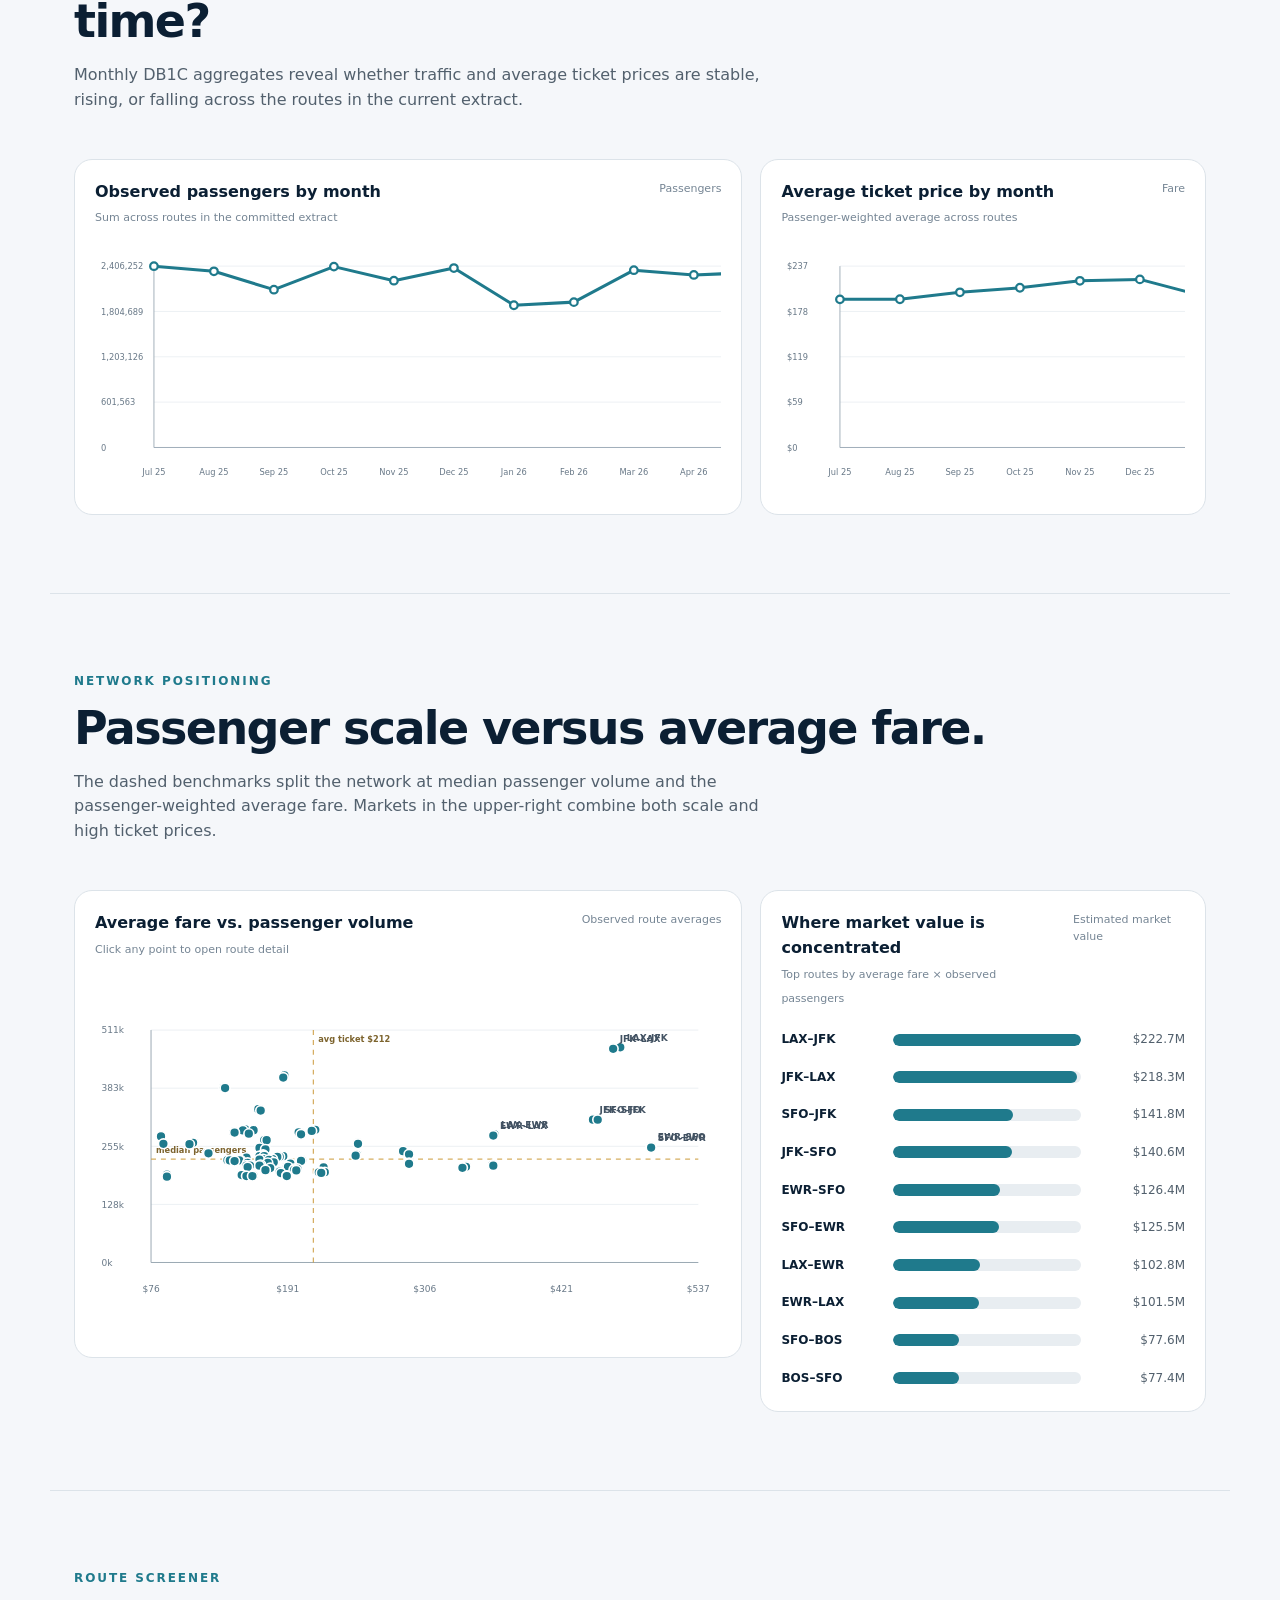
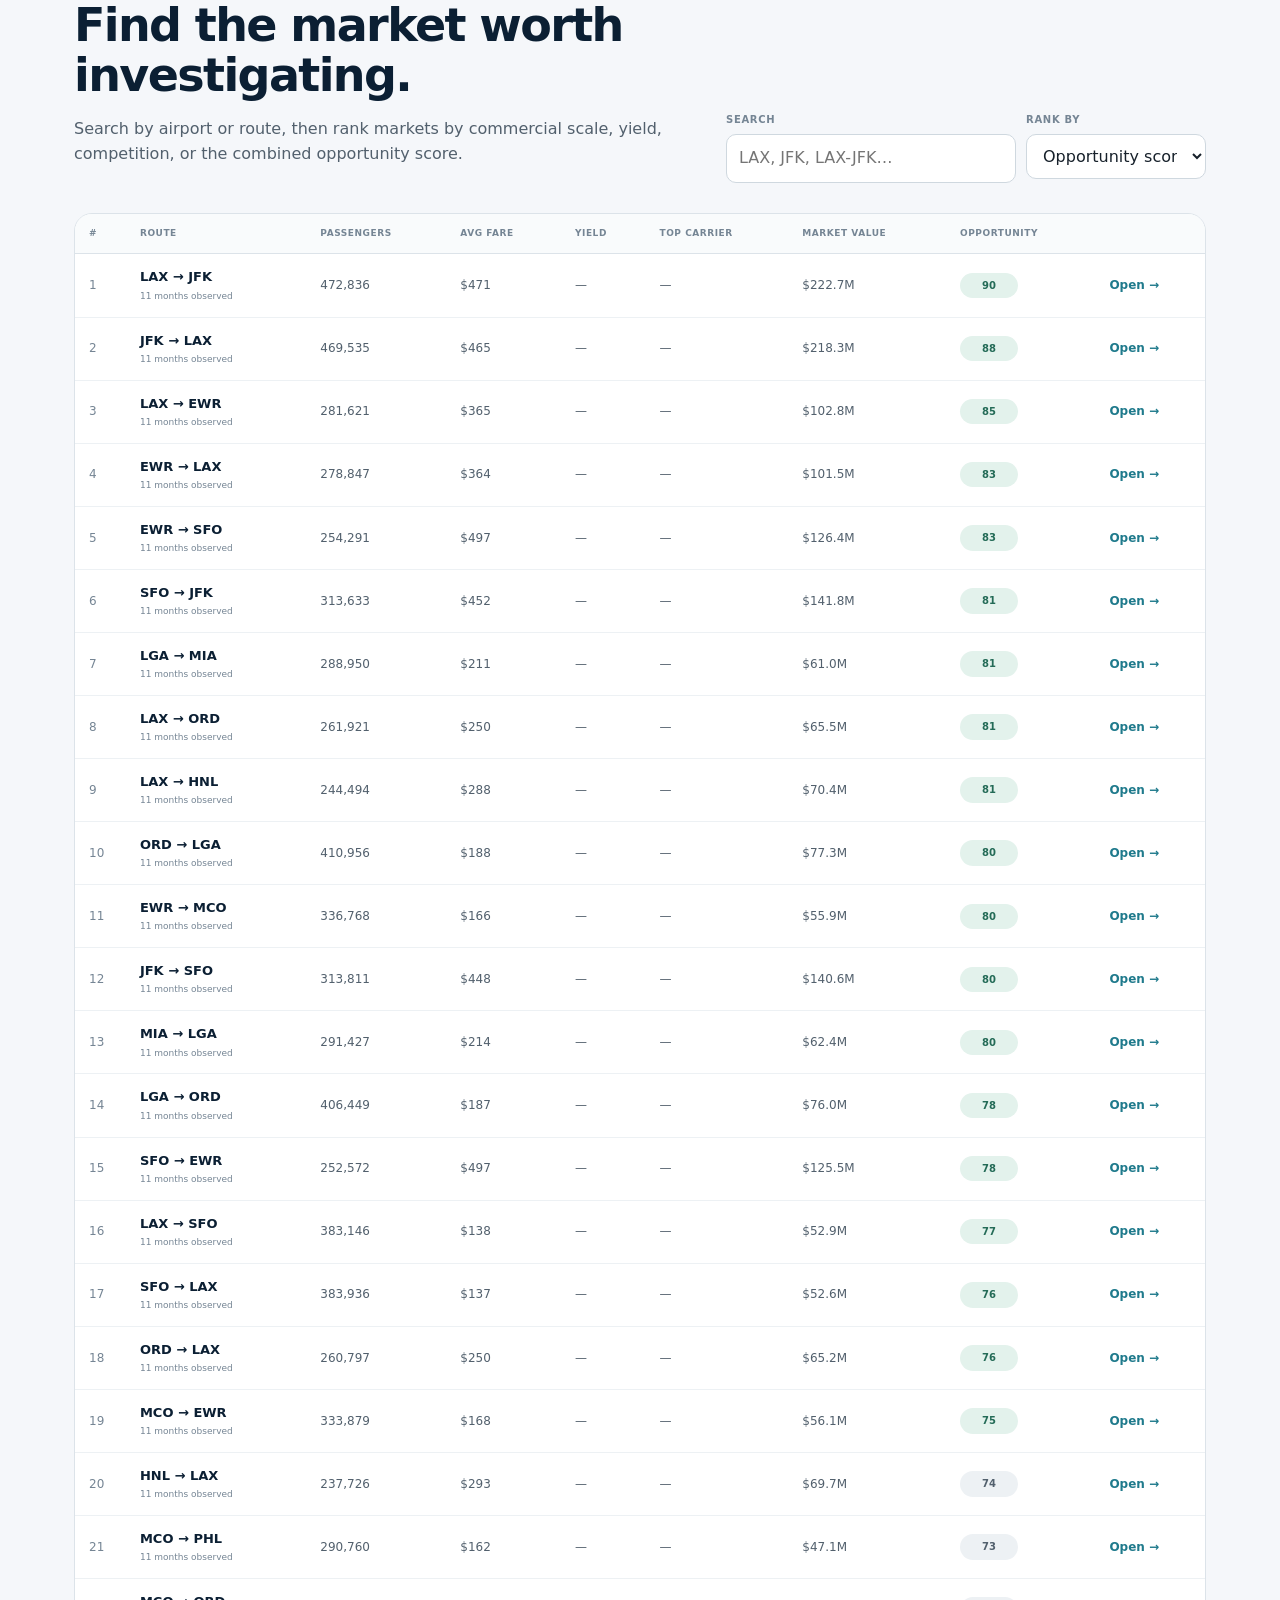
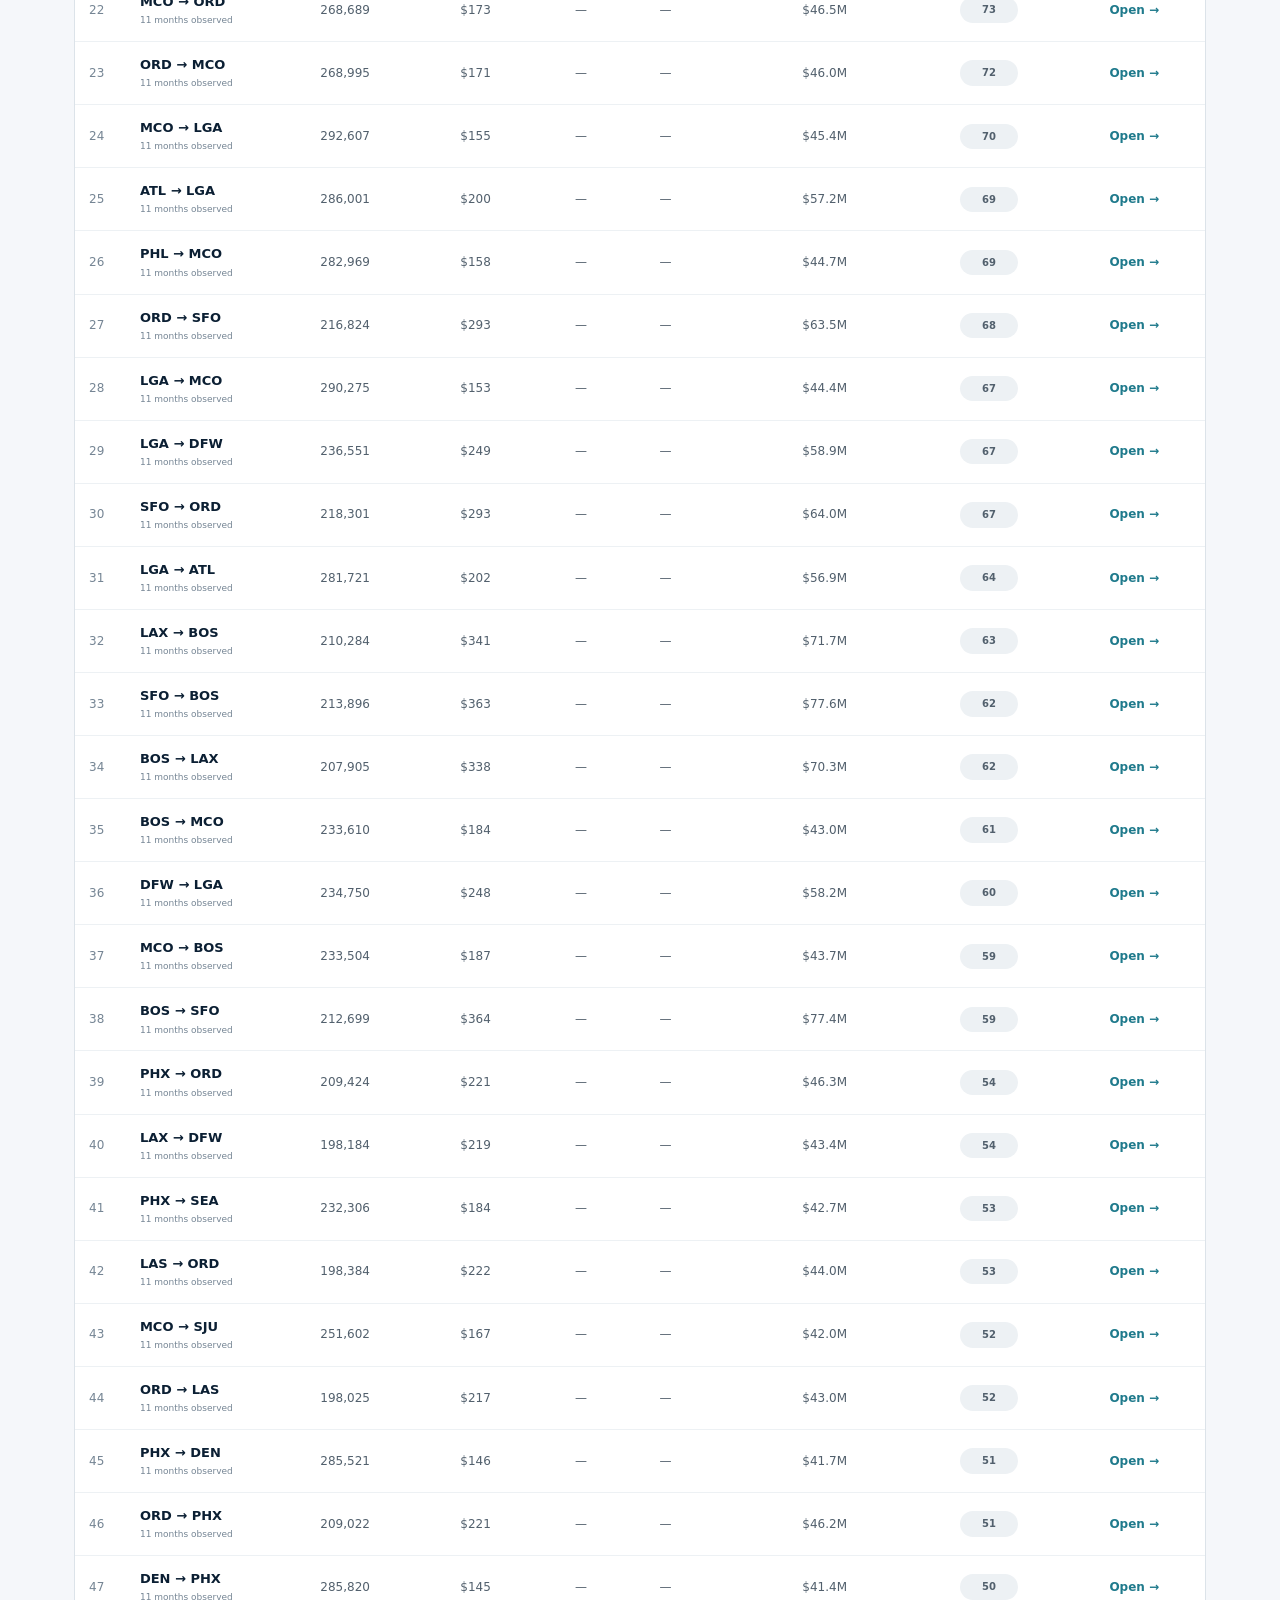
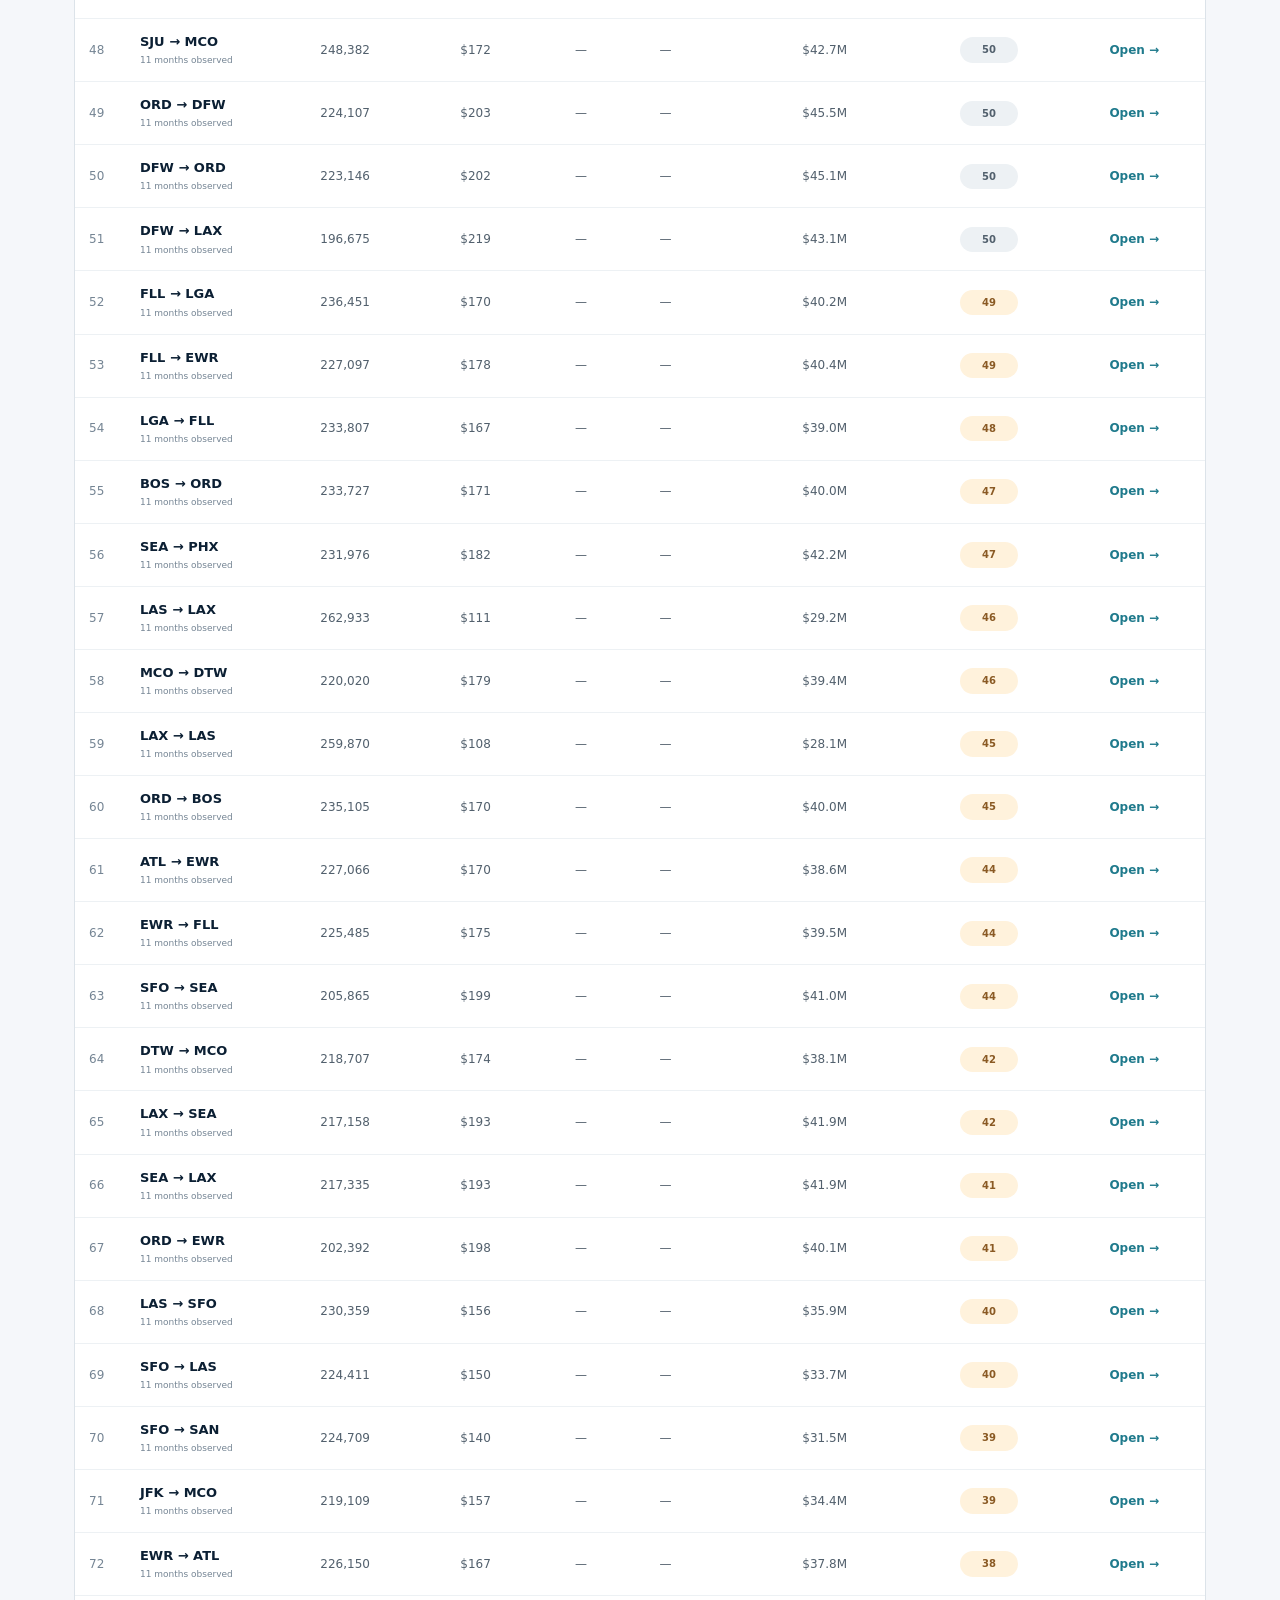
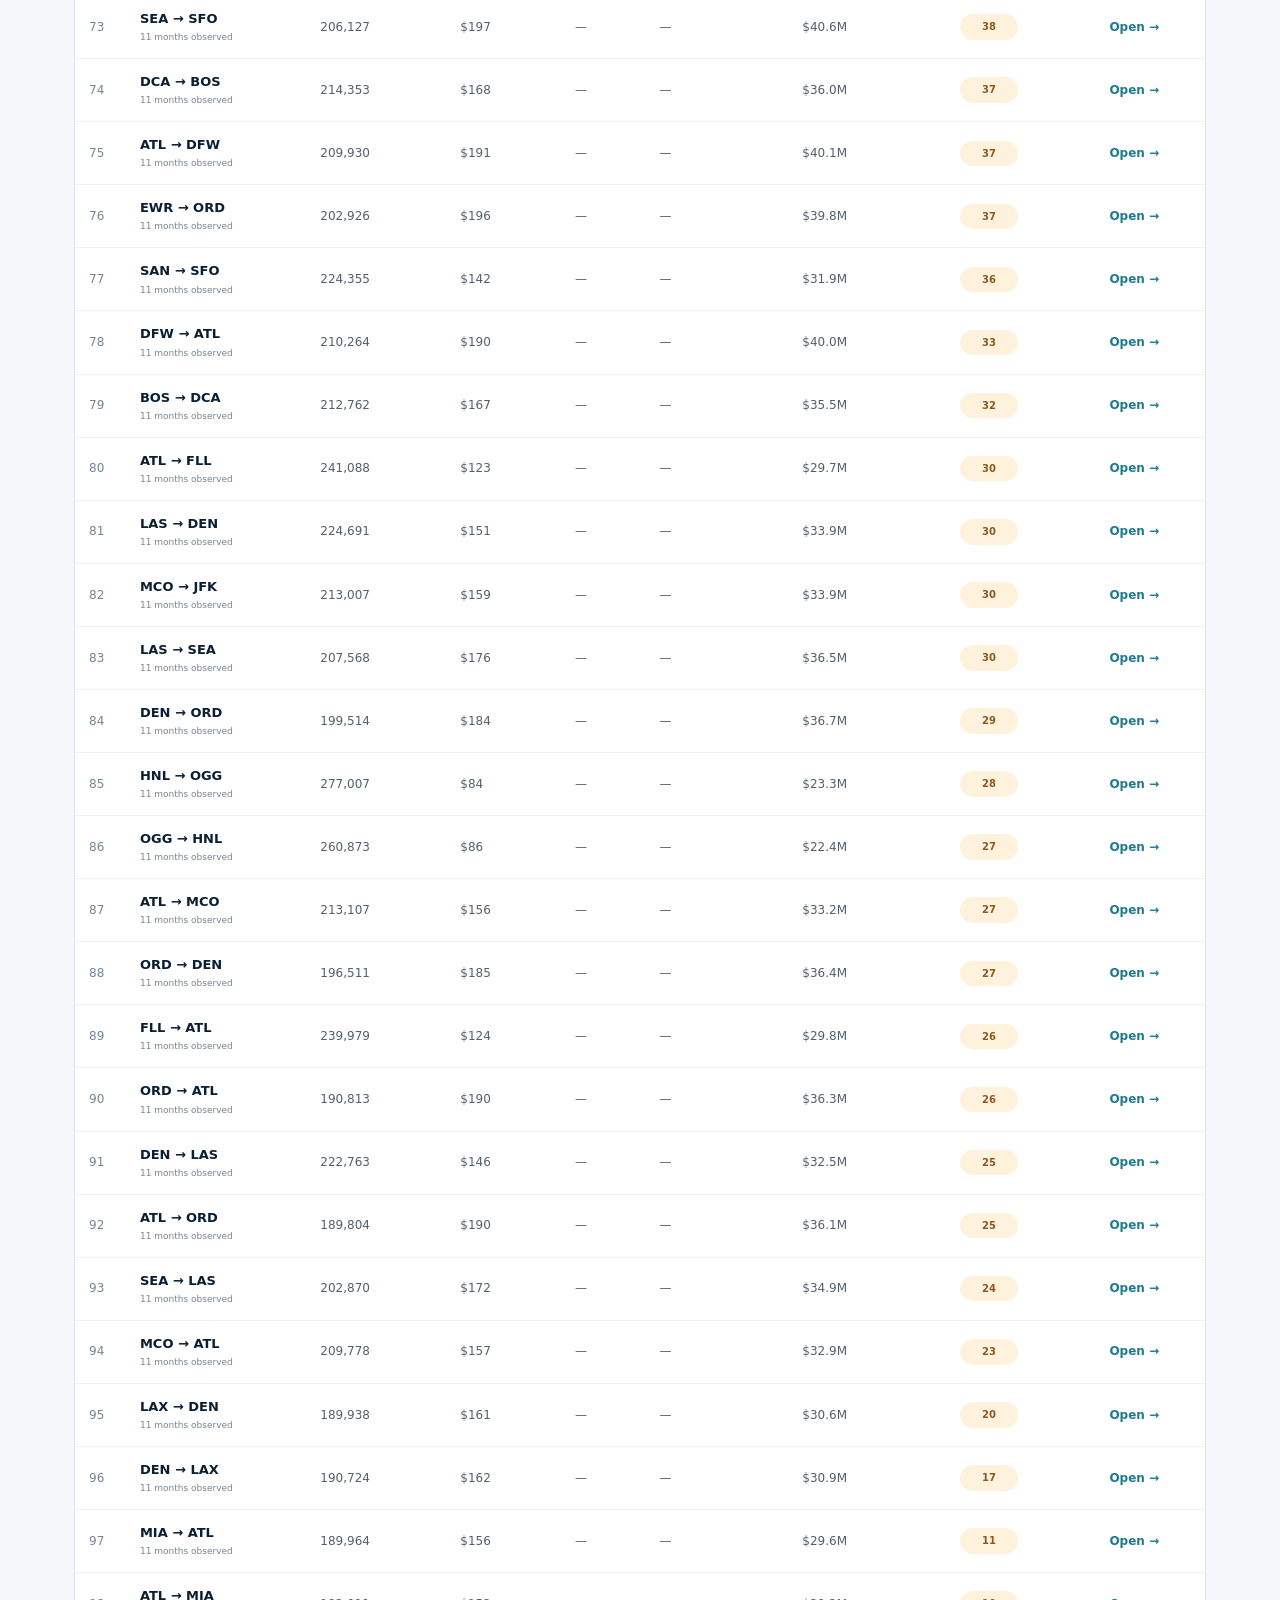
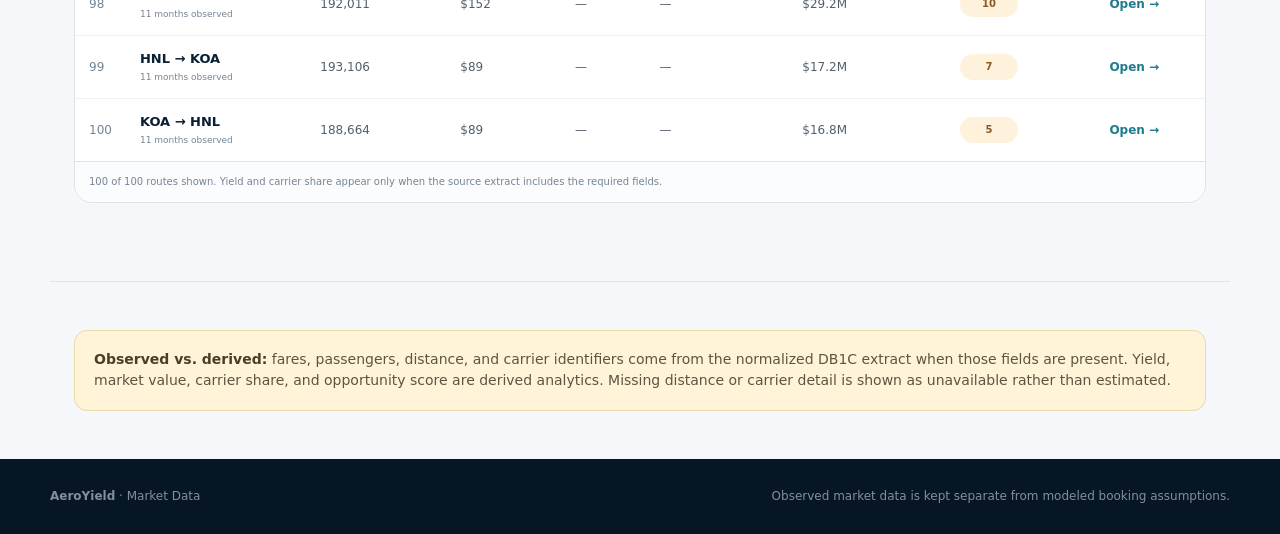
==== commit ccf7772f: "Remove booking simulator from market data navigation" ====
--- a/site/data.html
+++ b/site/data.html
@@ -12,7 +12,7 @@
 <header class="topbar">
   <a class="brand" href="index.html"><span class="brand-mark">AY</span><span>AeroYield</span></a>
   <nav aria-label="Primary navigation">
-    <a href="index.html">Home</a><a href="market.html">The Problem</a><a class="active" href="data.html">Market Data</a><a href="twin.html">Booking Simulator</a><a class="nav-cta" href="optimizer.html">Revenue Optimizer</a>
+    <a href="index.html">Home</a><a href="market.html">The Problem</a><a class="active" href="data.html">Market Data</a><a class="nav-cta" href="optimizer.html">Revenue Optimizer</a>
   </nav>
 </header>
 <main>
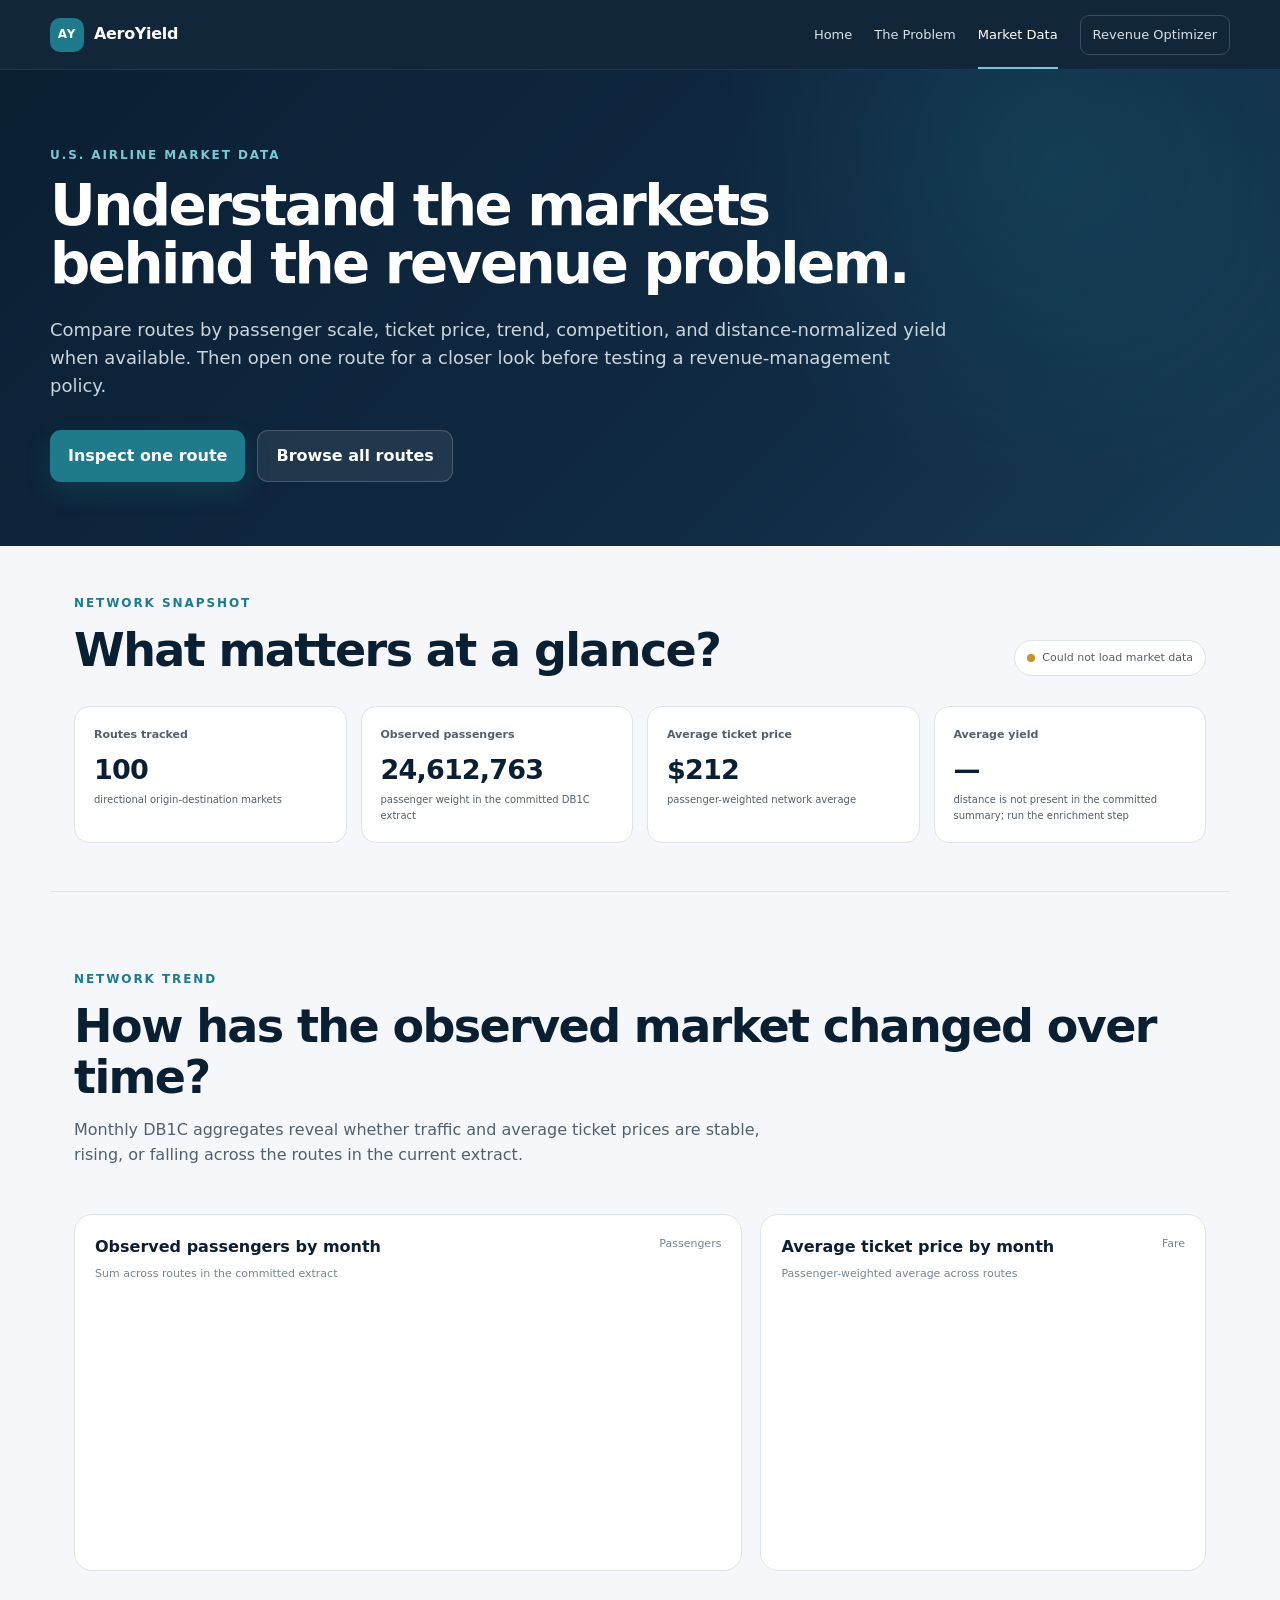
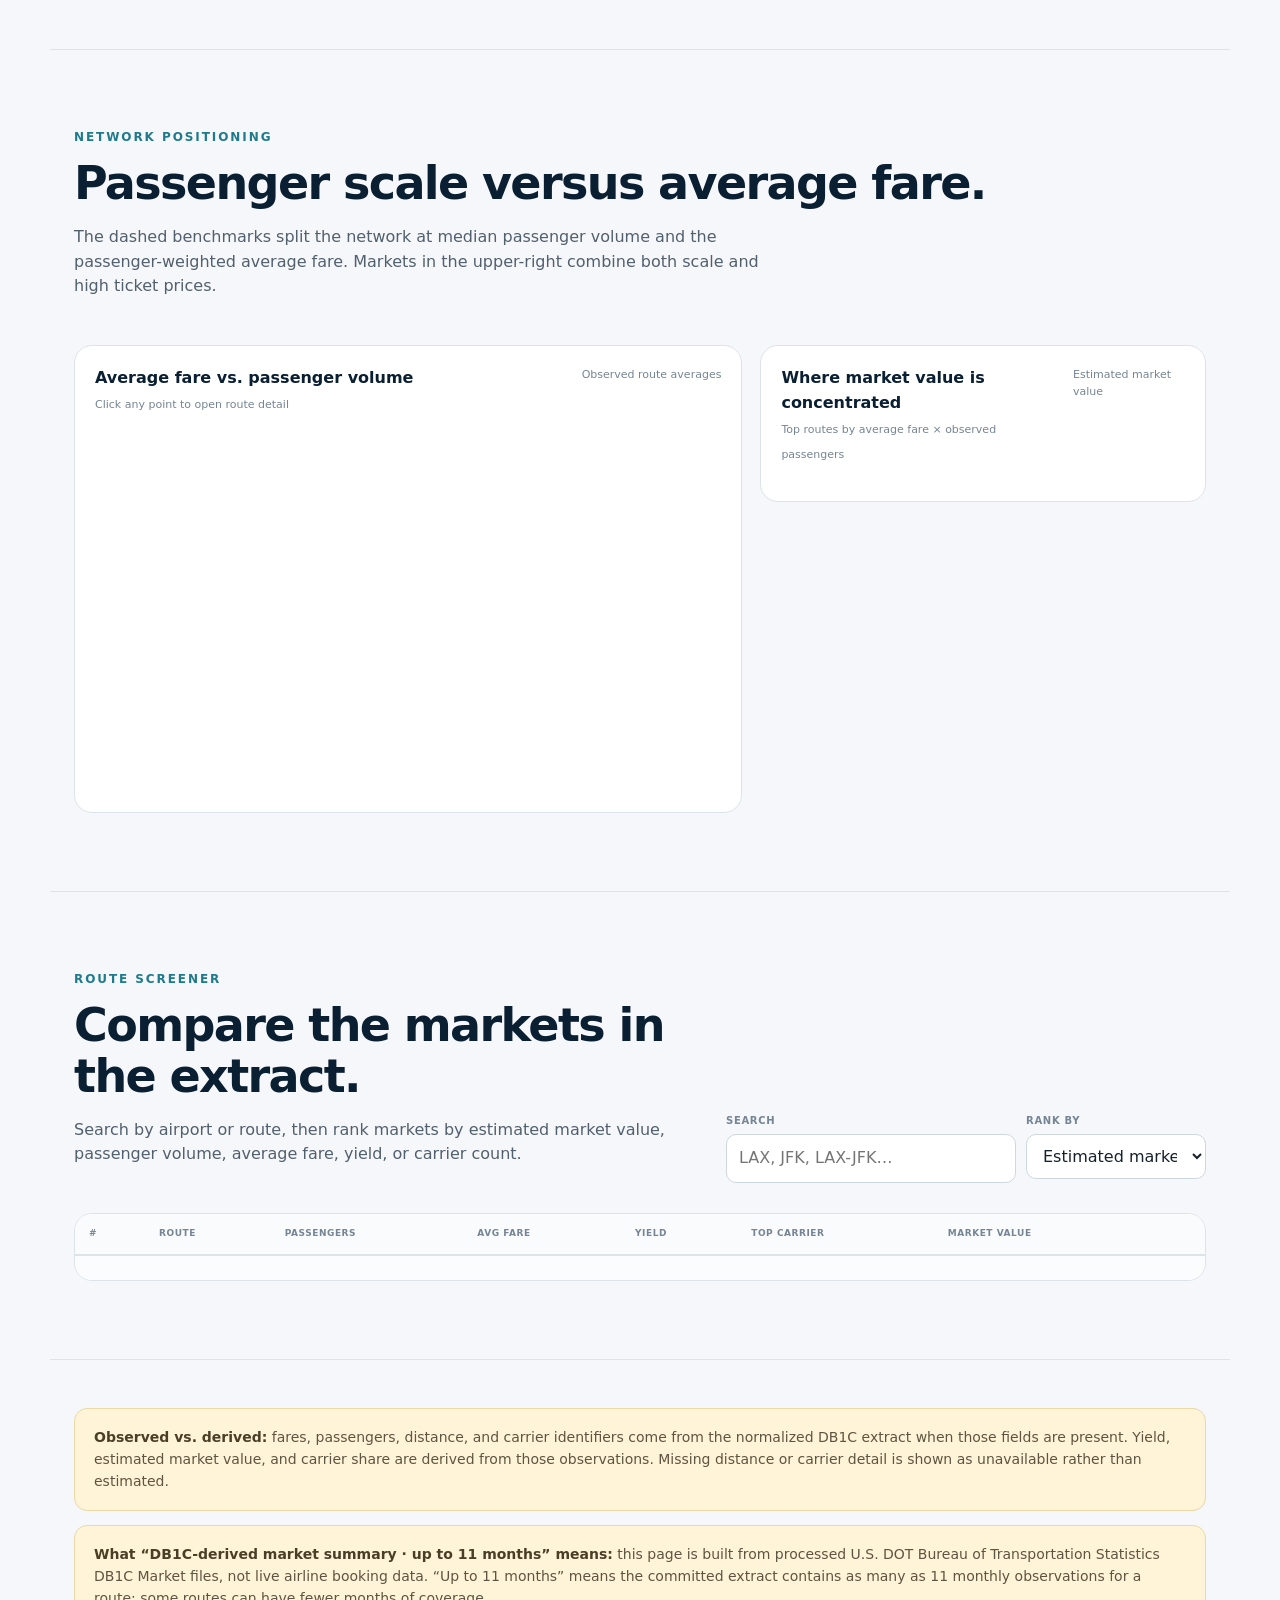
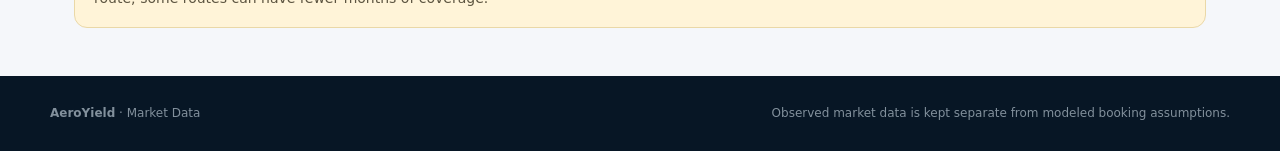
==== commit 24cf6dd0: "Simplify Market Data page" ====
--- a/site/data.html
+++ b/site/data.html
@@ -3,7 +3,7 @@
 <head>
   <meta charset="utf-8" />
   <meta name="viewport" content="width=device-width, initial-scale=1" />
-  <meta name="description" content="Analyze AeroYield network fares, passengers, yield, competition, trends, and route-level opportunity." />
+  <meta name="description" content="Analyze AeroYield network fares, passengers, yield, competition, trends, and route-level market data." />
   <title>Market Data | AeroYield</title>
   <link rel="stylesheet" href="styles.css" />
   <link rel="stylesheet" href="analyst.css" />
@@ -18,8 +18,8 @@
 <main>
   <section class="page-hero analyst-hero">
     <div class="eyebrow">U.S. AIRLINE MARKET DATA</div>
-    <h1>Find the routes where better seat decisions could matter most.</h1>
-    <p class="lead">Screen markets by passenger scale, ticket price, trend, competition, and distance-normalized yield when available. Then open a route to understand the commercial context before changing a revenue-management policy.</p>
+    <h1>Understand the markets behind the revenue problem.</h1>
+    <p class="lead">Compare routes by passenger scale, ticket price, trend, competition, and distance-normalized yield when available. Then open one route for a closer look before testing a revenue-management policy.</p>
     <div class="hero-actions">
       <a class="button primary" href="route.html">Inspect one route</a>
       <a class="button secondary" href="#routeTableSection">Browse all routes</a>
@@ -37,17 +37,6 @@
       <article class="kpi-card"><span>Average ticket price</span><strong id="weightedFare">—</strong><small>passenger-weighted network average</small></article>
       <article class="kpi-card"><span>Average yield</span><strong id="networkYield">—</strong><small id="networkYieldNote">fare per passenger-mile when distance is available</small></article>
     </div>
-  </section>
-
-  <section class="section compact">
-    <div class="section-heading"><div><div class="eyebrow">WHERE TO INVESTIGATE</div><h2>Prioritize commercially meaningful markets.</h2></div></div>
-    <div class="analyst-question-grid">
-      <article class="insight-card"><span class="insight-label">Largest market</span><strong id="largestRoute">—</strong><p id="largestRouteDetail">Highest observed passenger volume.</p></article>
-      <article class="insight-card"><span class="insight-label">Largest estimated market value</span><strong id="largestRevenueRoute">—</strong><p id="largestRevenueDetail">Average fare × observed passengers.</p></article>
-      <article class="insight-card"><span class="insight-label">Highest opportunity score</span><strong id="topOpportunityRoute">—</strong><p id="topOpportunityDetail">Prioritization score for where deeper analysis is most worthwhile.</p></article>
-      <article class="insight-card"><span class="insight-label">Top-10 traffic concentration</span><strong id="top10Share">—</strong><p>Share of observed network passengers in the ten largest routes.</p></article>
-    </div>
-    <div class="callout" style="margin-top:18px"><strong>Opportunity score:</strong> a screening score, not a revenue forecast. It weights estimated market value (50%), passenger scale (25%), monthly fare variability (15%), and reporting-carrier breadth (10%).</div>
   </section>
 
   <section class="section">
@@ -84,16 +73,16 @@
 
   <section id="routeTableSection" class="section">
     <div class="section-heading route-table-heading">
-      <div><div class="eyebrow">ROUTE SCREENER</div><h2>Find the market worth investigating.</h2><p class="section-copy">Search by airport or route, then rank markets by commercial scale, yield, competition, or the combined opportunity score.</p></div>
+      <div><div class="eyebrow">ROUTE SCREENER</div><h2>Compare the markets in the extract.</h2><p class="section-copy">Search by airport or route, then rank markets by estimated market value, passenger volume, average fare, yield, or carrier count.</p></div>
       <div class="table-controls">
         <label><span>Search</span><input id="routeSearch" class="text-input" type="search" placeholder="LAX, JFK, LAX-JFK…" /></label>
-        <label><span>Rank by</span><select id="routeSort" class="select"><option value="opportunity">Opportunity score</option><option value="revenue">Estimated market value</option><option value="passengers">Passengers</option><option value="fare">Average fare</option><option value="yield">Yield</option><option value="carriers">Carrier count</option></select></label>
+        <label><span>Rank by</span><select id="routeSort" class="select"><option value="revenue">Estimated market value</option><option value="passengers">Passengers</option><option value="fare">Average fare</option><option value="yield">Yield</option><option value="carriers">Carrier count</option></select></label>
       </div>
     </div>
     <article class="table-card">
       <div class="table-scroll">
         <table class="analyst-table">
-          <thead><tr><th>#</th><th>Route</th><th>Passengers</th><th>Avg fare</th><th>Yield</th><th>Top carrier</th><th>Market value</th><th>Opportunity</th><th></th></tr></thead>
+          <thead><tr><th>#</th><th>Route</th><th>Passengers</th><th>Avg fare</th><th>Yield</th><th>Top carrier</th><th>Market value</th><th></th></tr></thead>
           <tbody id="routeTableBody"></tbody>
         </table>
       </div>
@@ -102,7 +91,8 @@
   </section>
 
   <section class="section compact">
-    <div class="callout"><strong>Observed vs. derived:</strong> fares, passengers, distance, and carrier identifiers come from the normalized DB1C extract when those fields are present. Yield, market value, carrier share, and opportunity score are derived analytics. Missing distance or carrier detail is shown as unavailable rather than estimated.</div>
+    <div class="callout"><strong>Observed vs. derived:</strong> fares, passengers, distance, and carrier identifiers come from the normalized DB1C extract when those fields are present. Yield, estimated market value, and carrier share are derived from those observations. Missing distance or carrier detail is shown as unavailable rather than estimated.</div>
+    <div class="callout" style="margin-top:14px"><strong>What “DB1C-derived market summary · up to 11 months” means:</strong> this page is built from processed U.S. DOT Bureau of Transportation Statistics DB1C Market files, not live airline booking data. “Up to 11 months” means the committed extract contains as many as 11 monthly observations for a route; some routes can have fewer months of coverage.</div>
   </section>
 </main>
 <footer><div><strong>AeroYield</strong> · Market Data</div><div>Observed market data is kept separate from modeled booking assumptions.</div></footer>
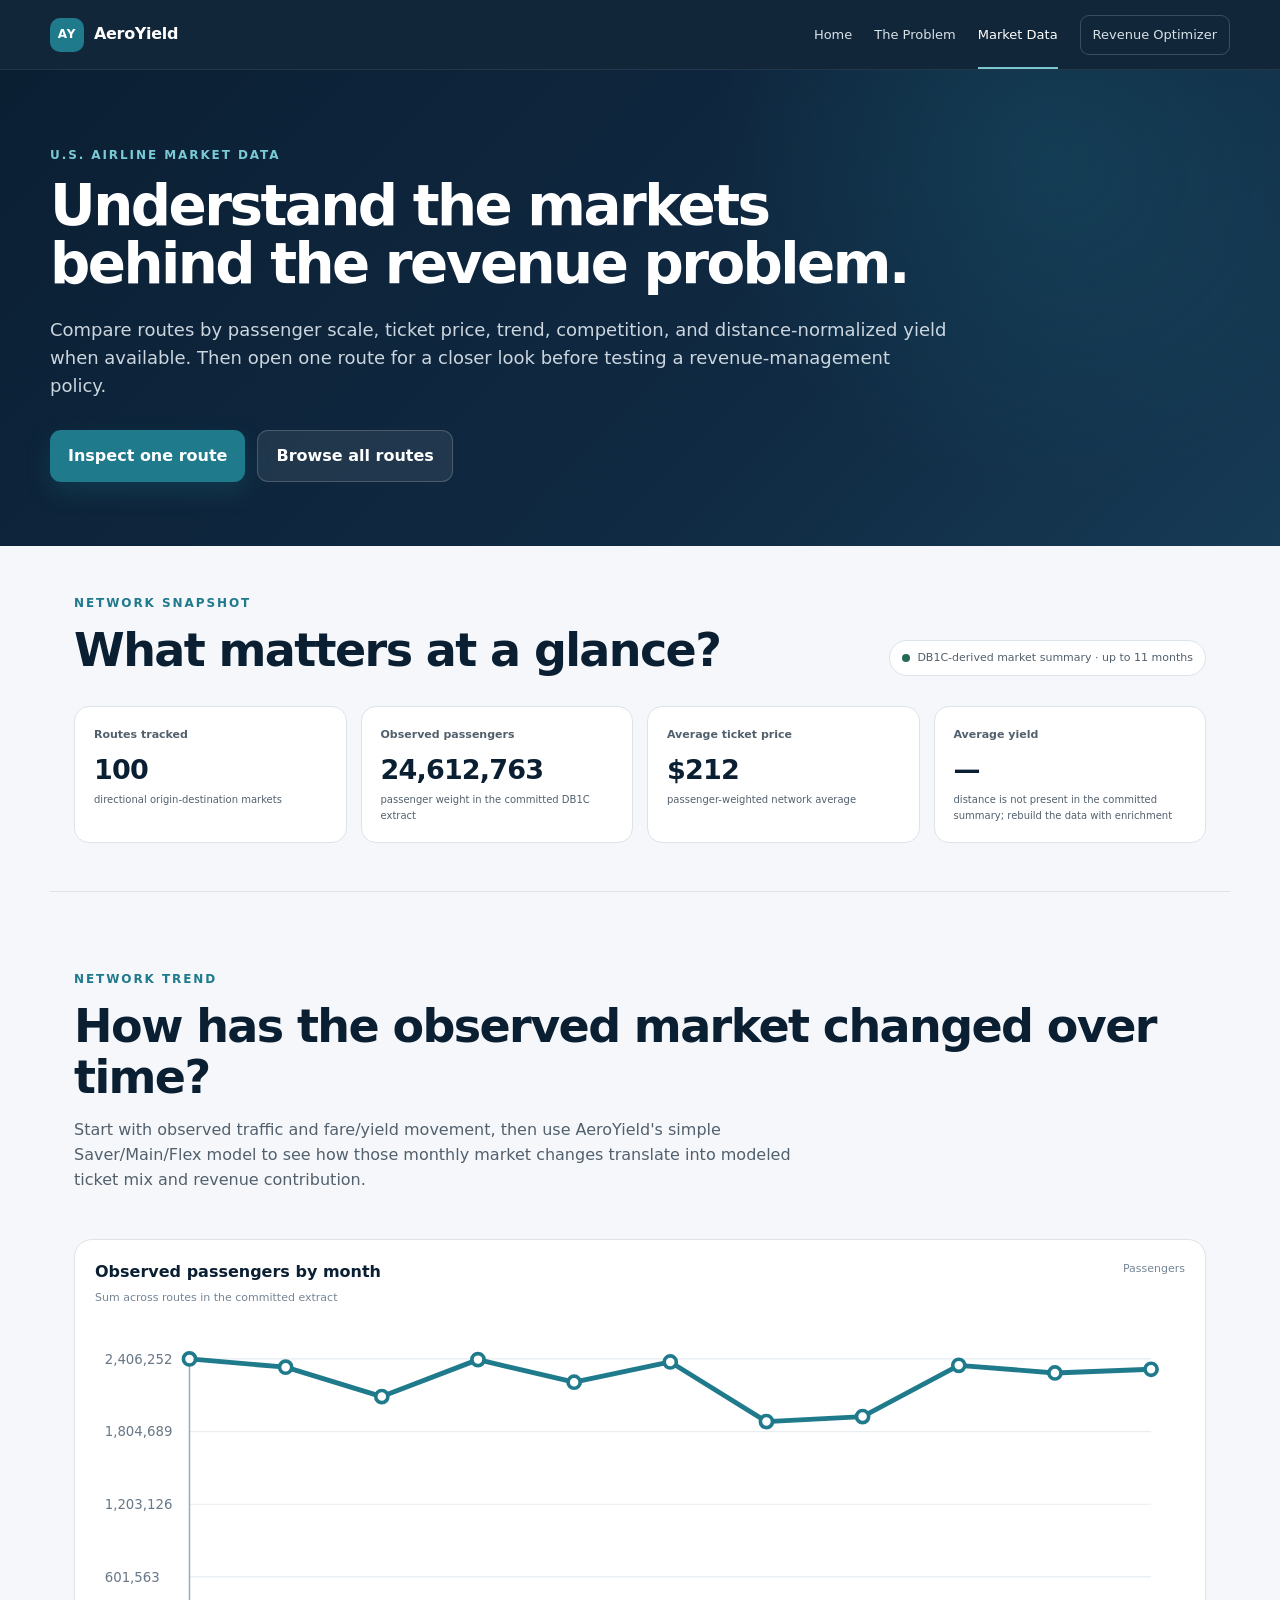
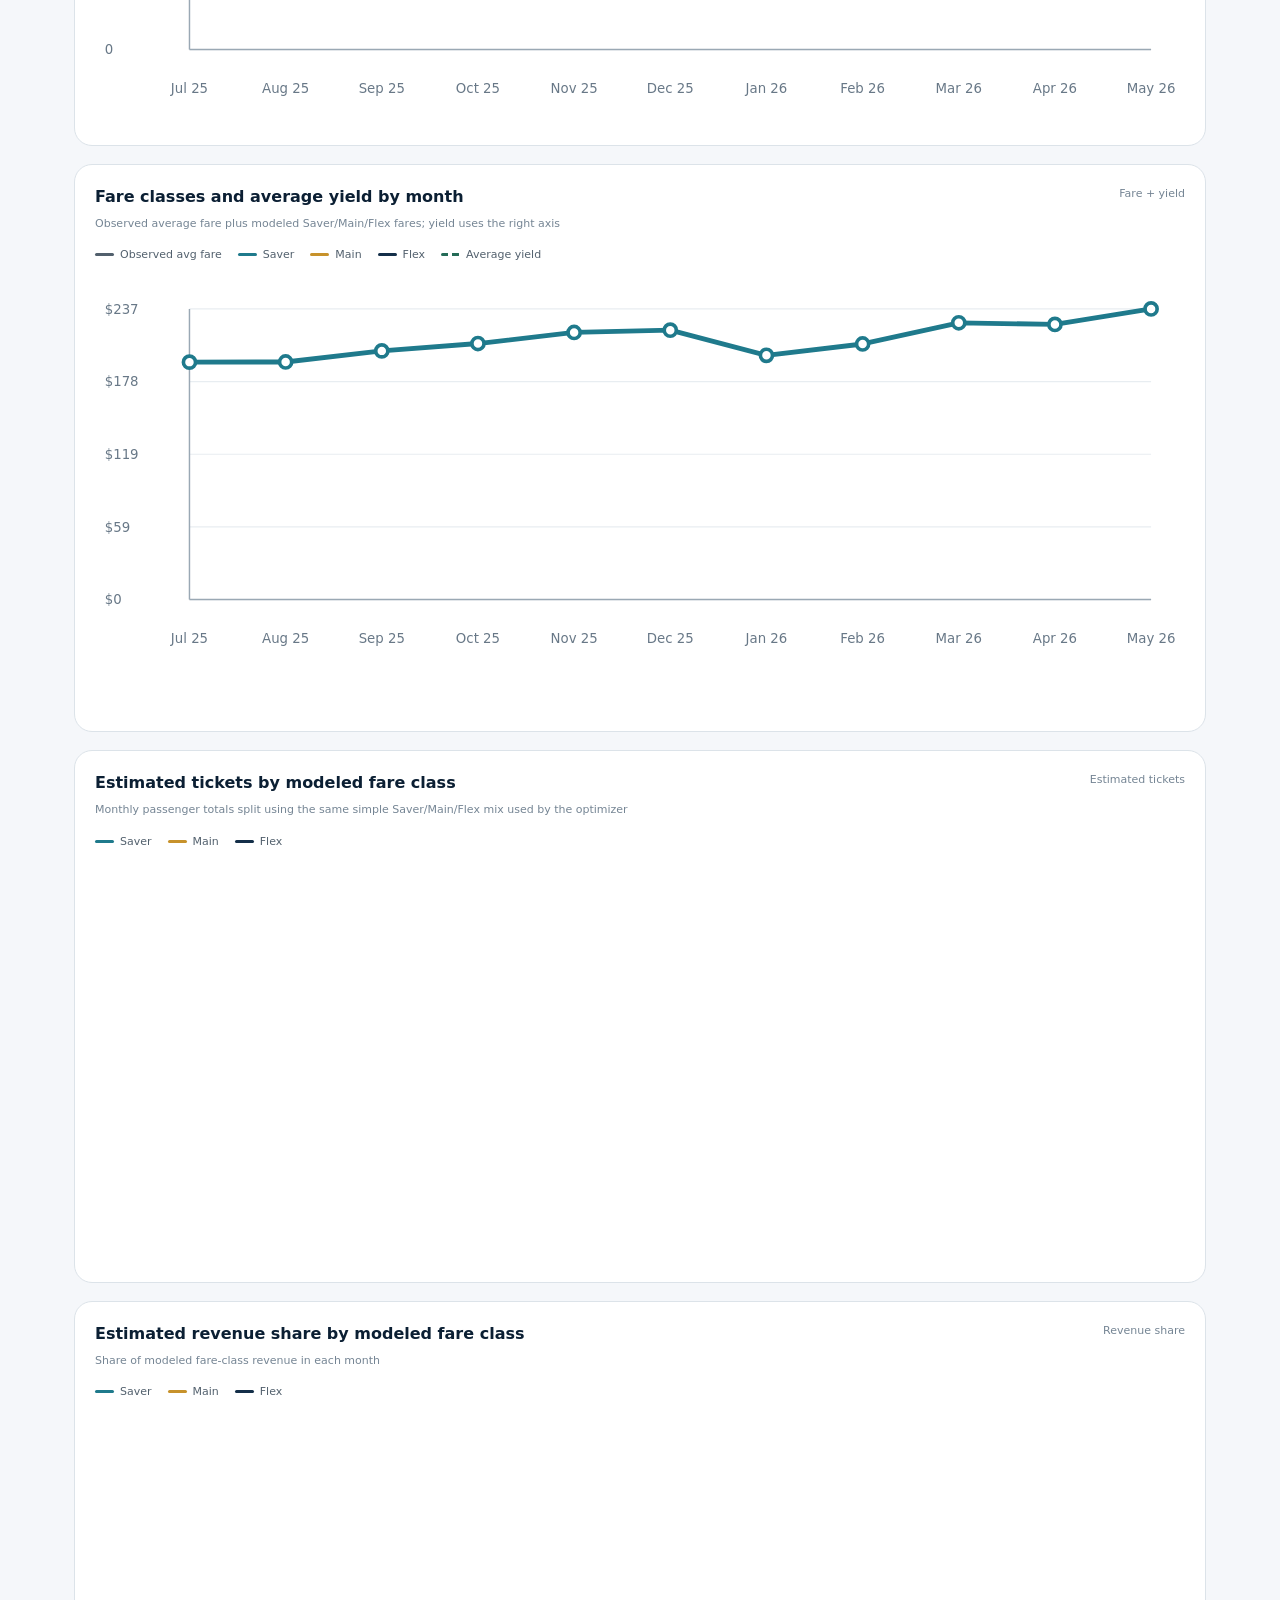
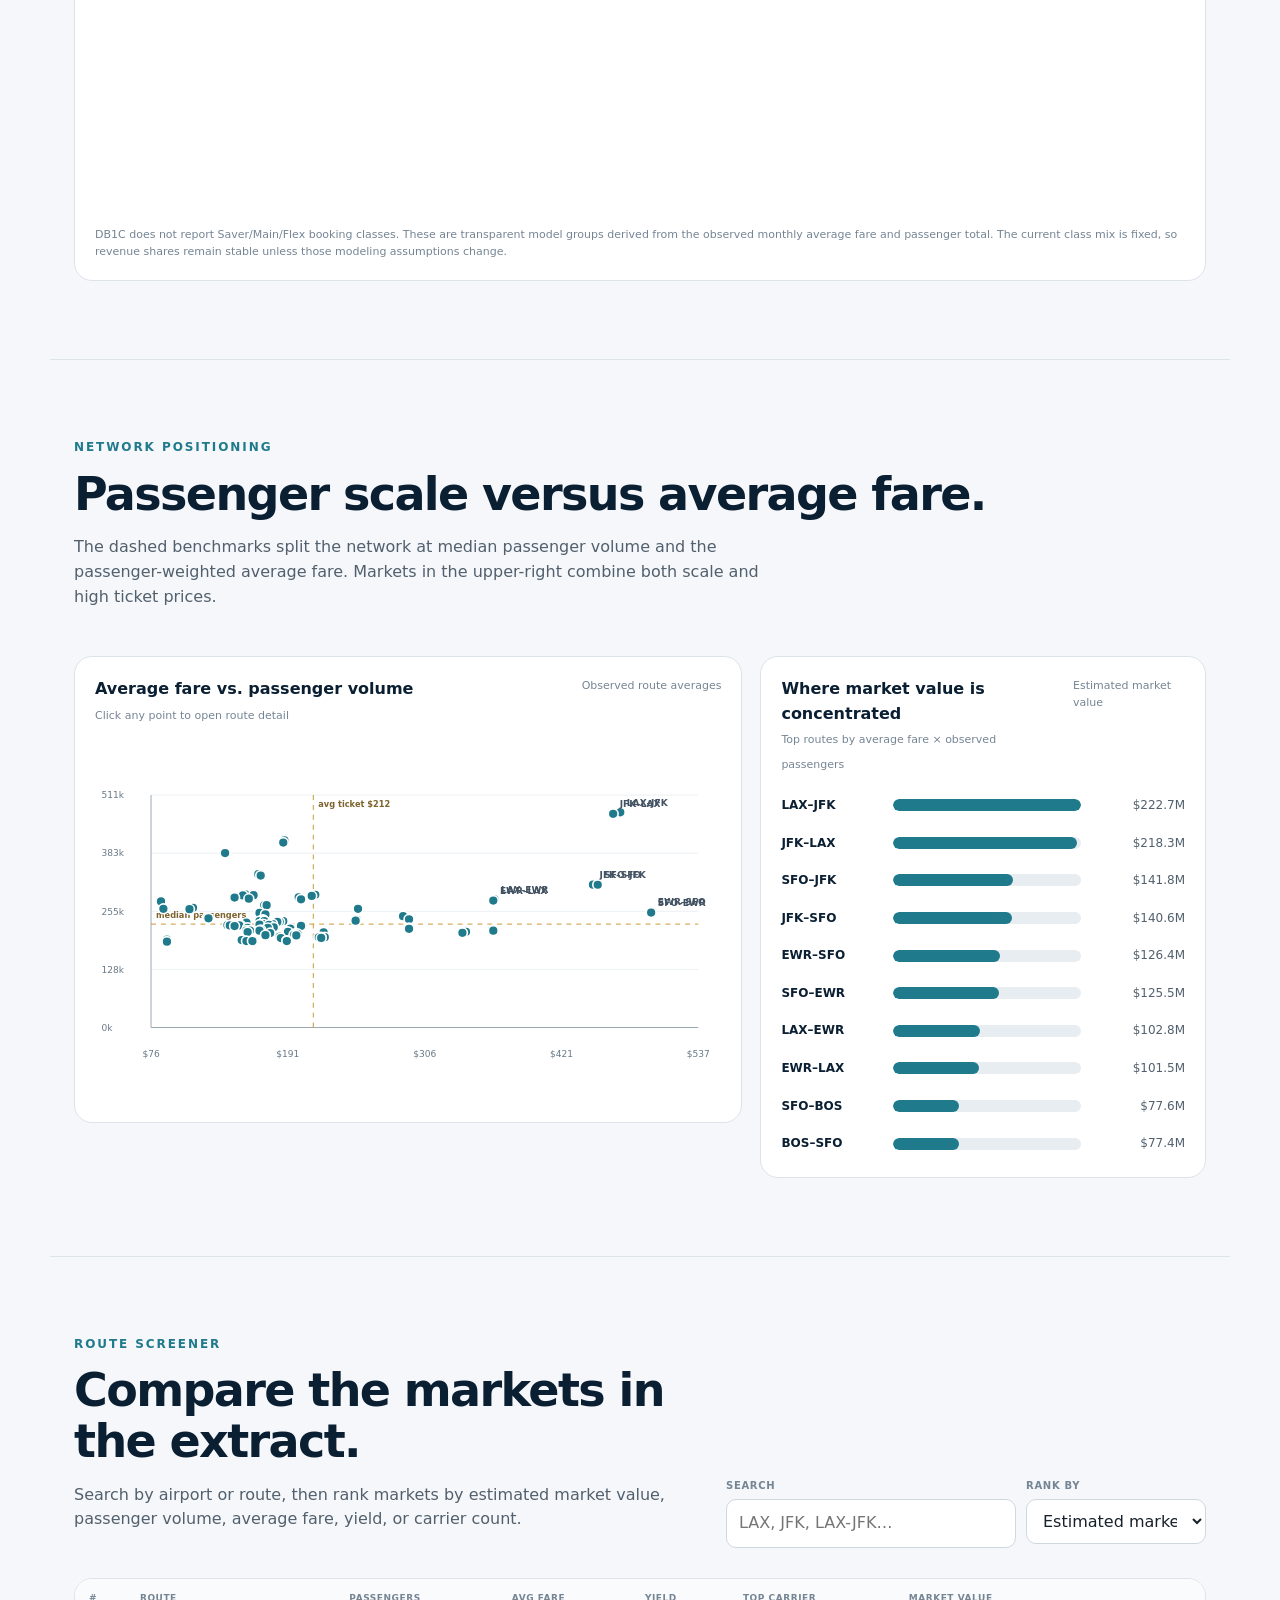
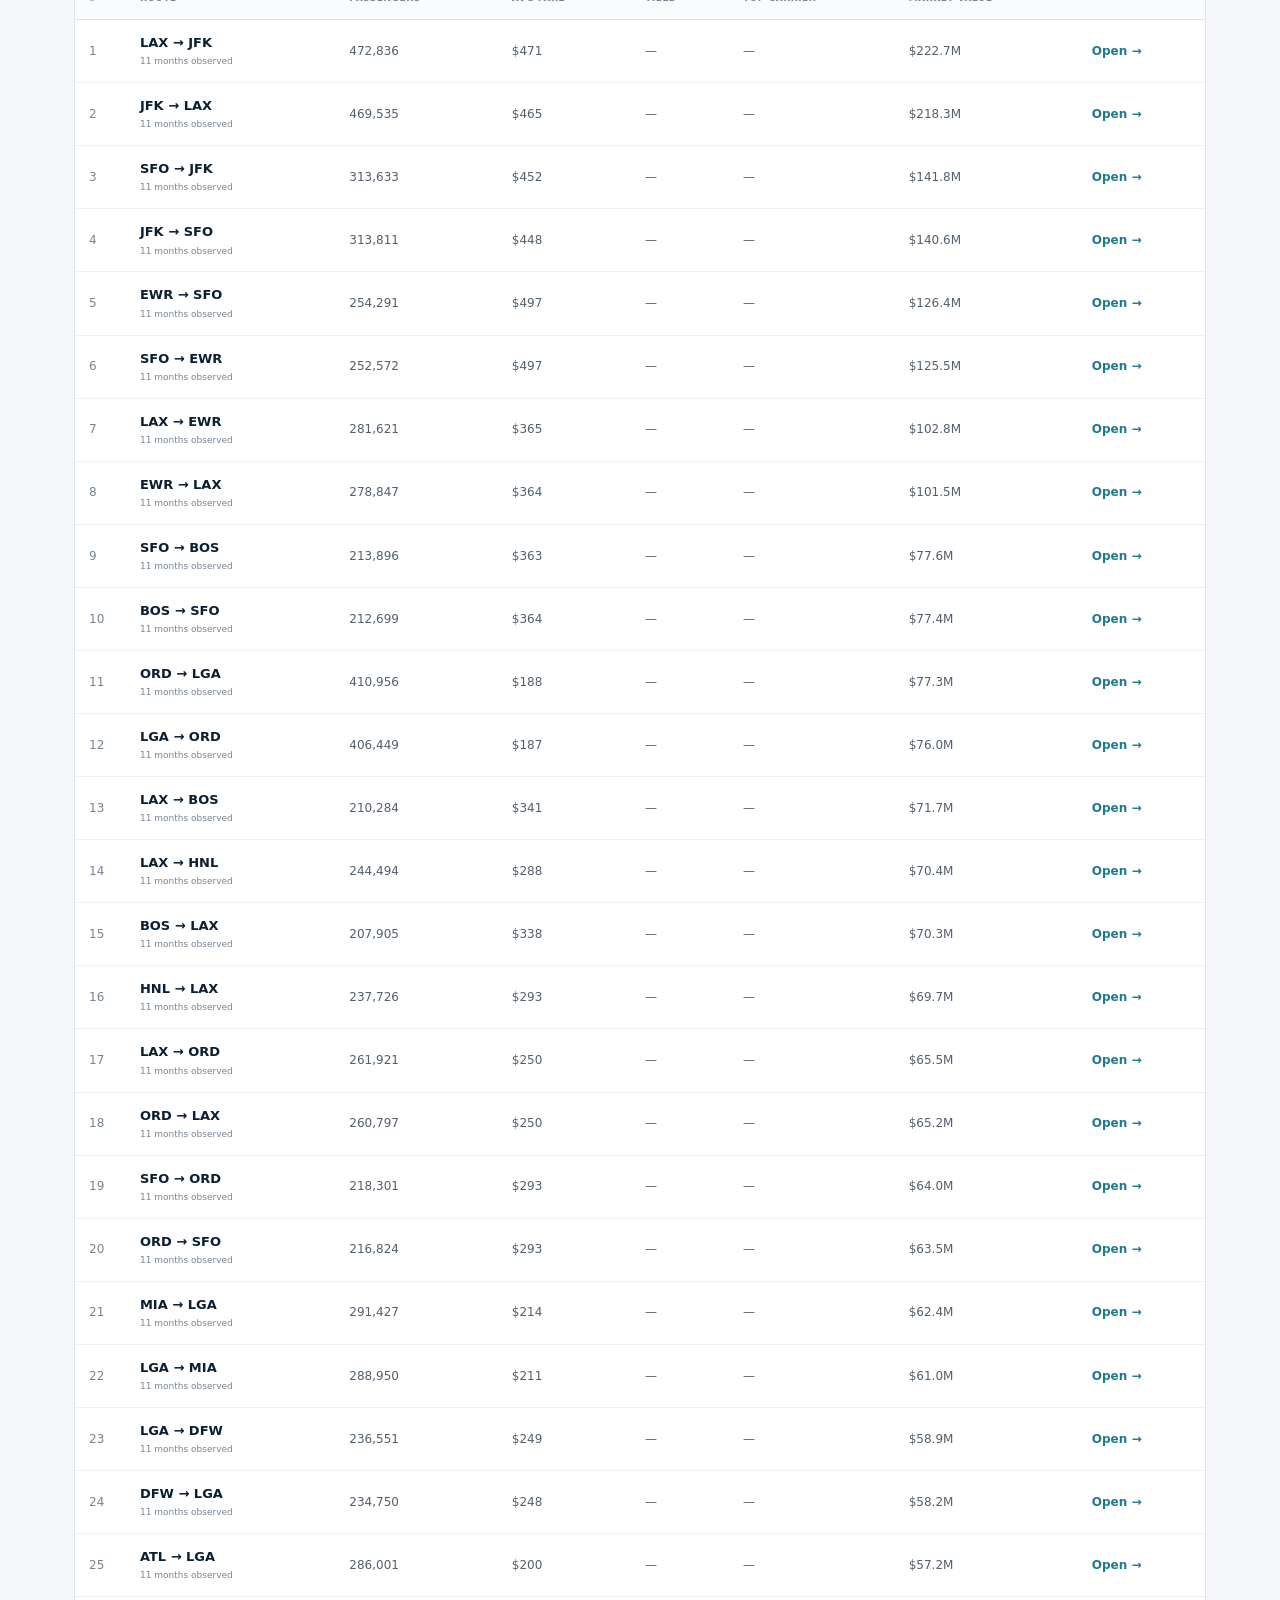
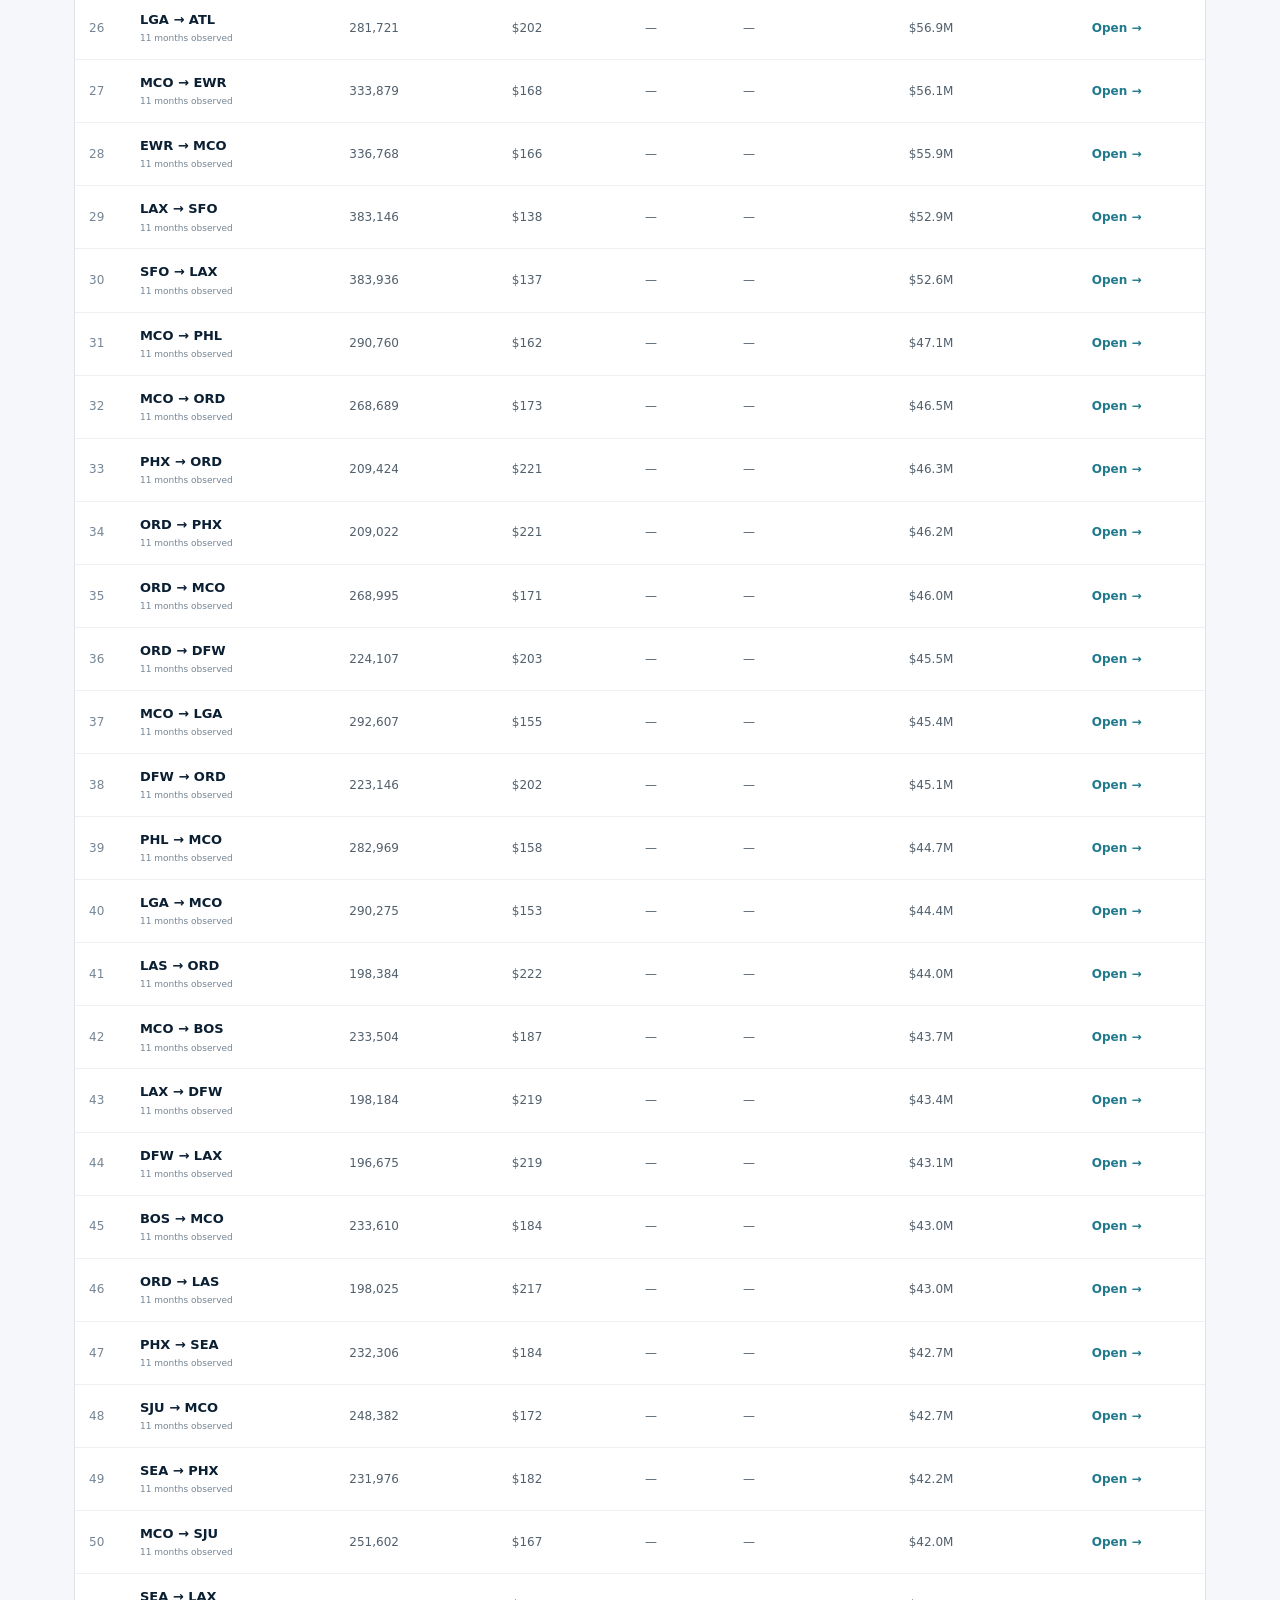
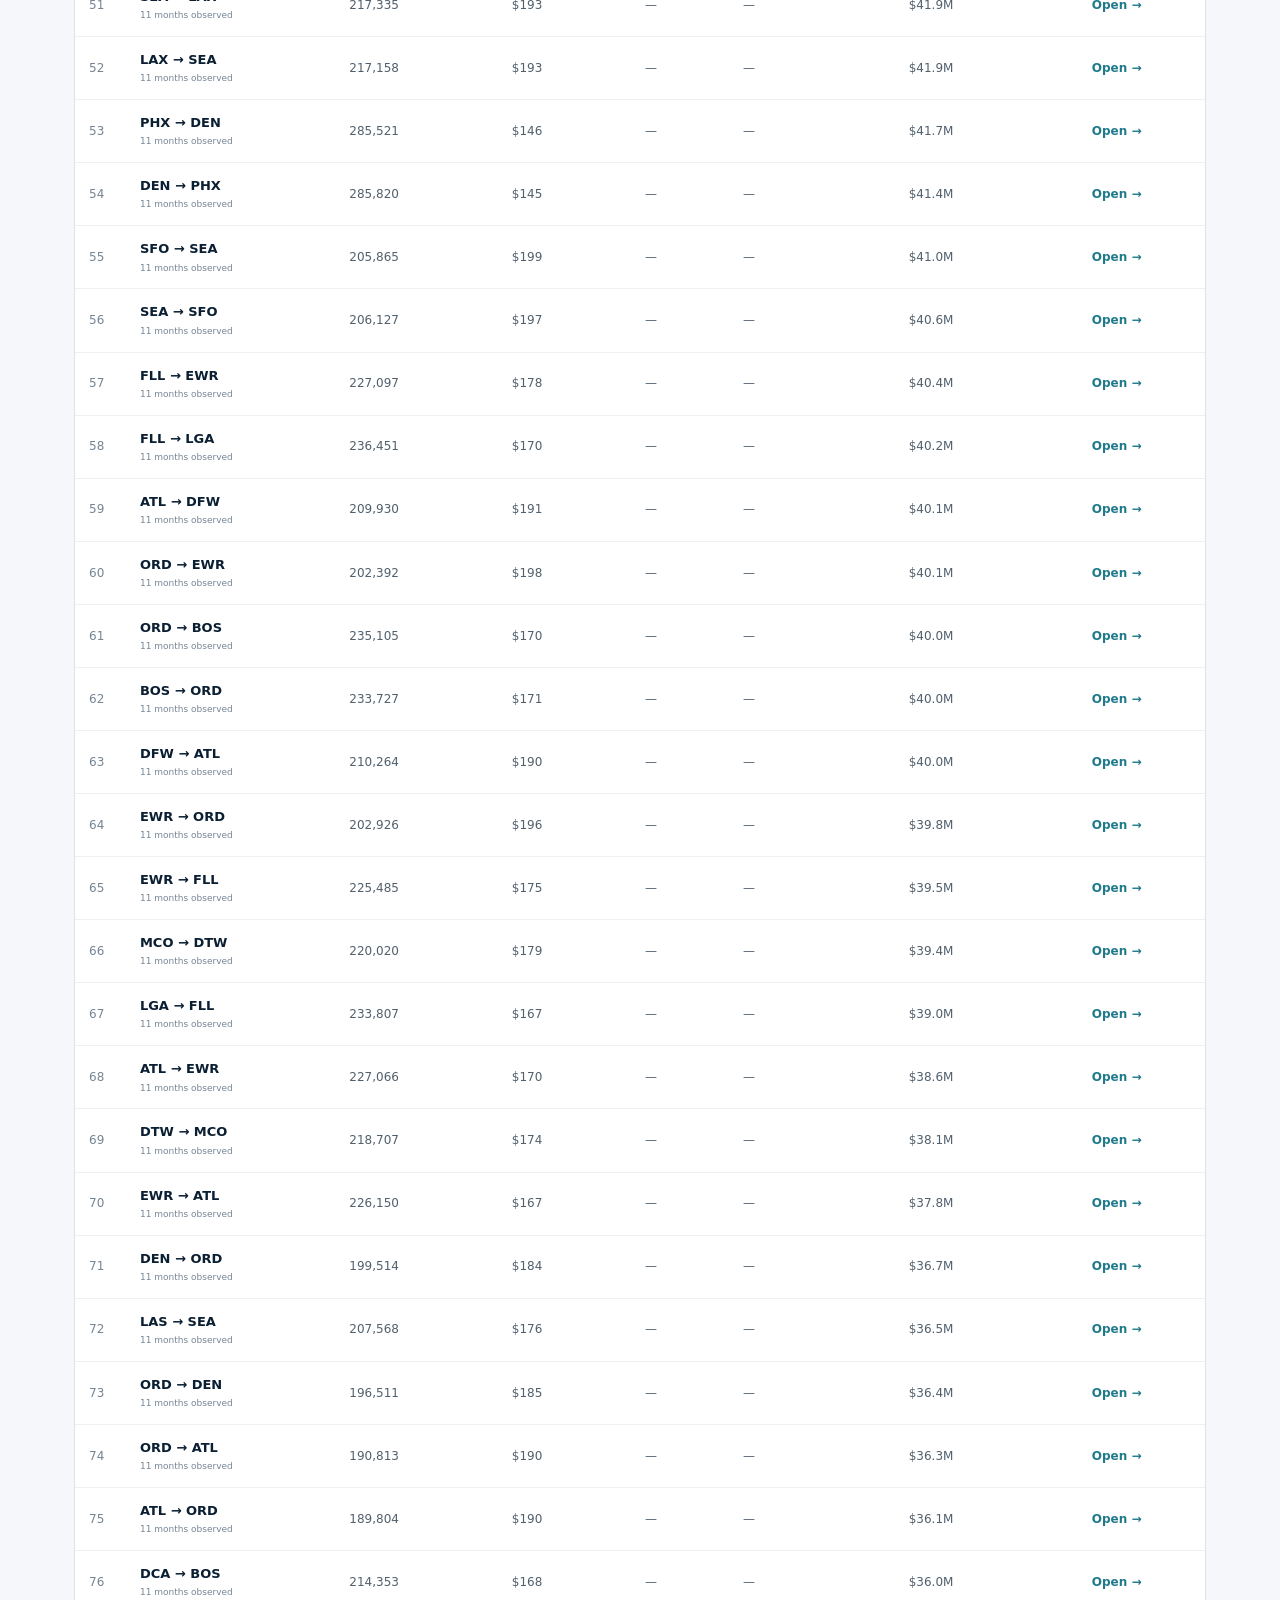
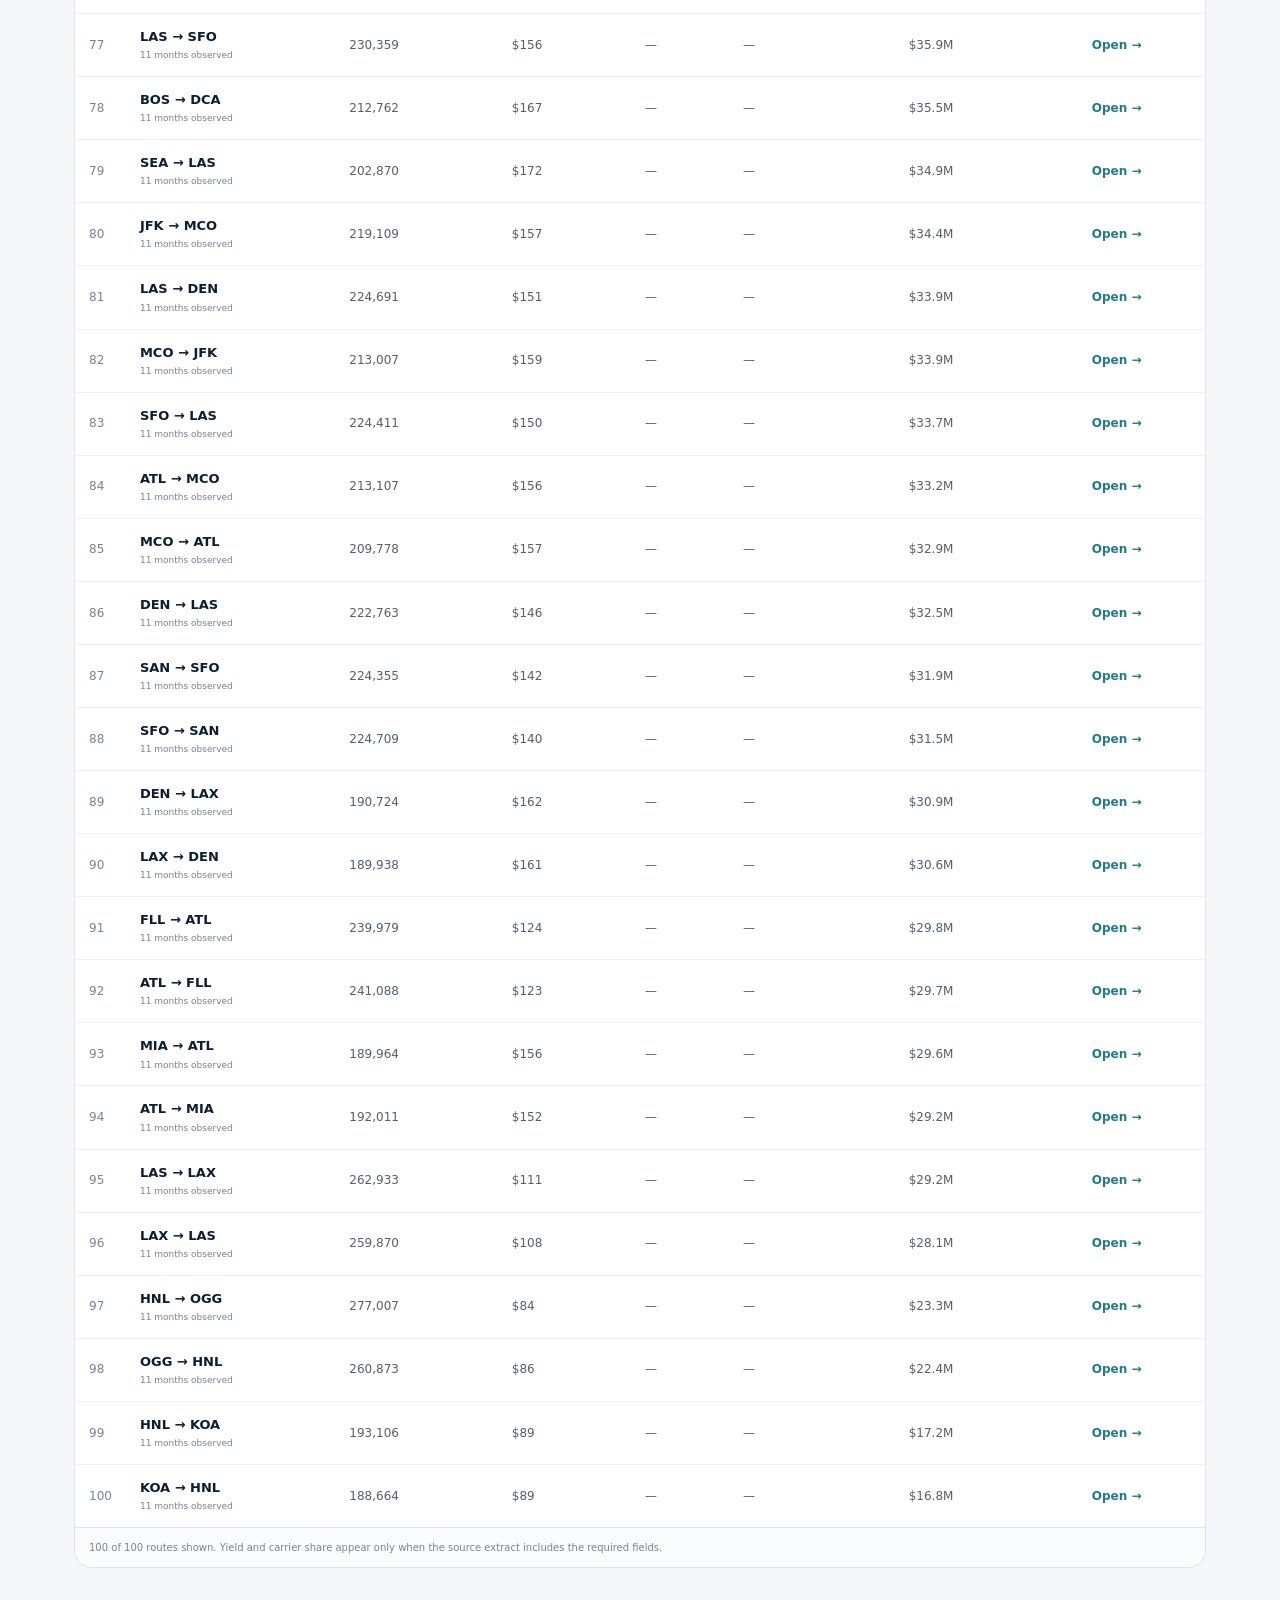
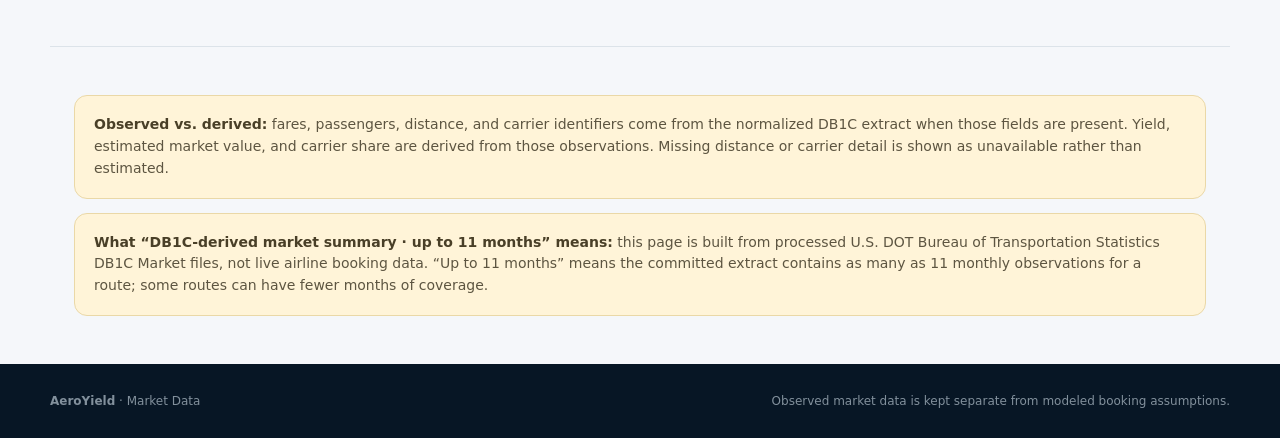
==== commit 382a49ab: "Expand network trend analysis" ====
--- a/site/data.html
+++ b/site/data.html
@@ -41,16 +41,45 @@
 
   <section class="section">
     <div class="section-heading">
-      <div><div class="eyebrow">NETWORK TREND</div><h2>How has the observed market changed over time?</h2><p class="section-copy">Monthly DB1C aggregates reveal whether traffic and average ticket prices are stable, rising, or falling across the routes in the current extract.</p></div>
+      <div><div class="eyebrow">NETWORK TREND</div><h2>How has the observed market changed over time?</h2><p class="section-copy">Start with observed traffic and fare/yield movement, then use AeroYield's simple Saver/Main/Flex model to see how those monthly market changes translate into modeled ticket mix and revenue contribution.</p></div>
     </div>
-    <div class="analyst-chart-grid">
+    <div class="network-trend-stack">
       <article class="chart-card">
         <div class="chart-title"><div><strong>Observed passengers by month</strong><br><span>Sum across routes in the committed extract</span></div><span>Passengers</span></div>
         <div class="trend-wrap"><svg id="networkPassengerTrend" class="trend-svg" viewBox="0 0 900 330" role="img" aria-label="Network passengers by month"></svg></div>
       </article>
+
       <article class="chart-card">
-        <div class="chart-title"><div><strong>Average ticket price by month</strong><br><span>Passenger-weighted average across routes</span></div><span>Fare</span></div>
-        <div class="trend-wrap"><svg id="networkFareTrend" class="trend-svg" viewBox="0 0 900 330" role="img" aria-label="Network average fare by month"></svg></div>
+        <div class="chart-title"><div><strong>Fare classes and average yield by month</strong><br><span>Observed average fare plus modeled Saver/Main/Flex fares; yield uses the right axis</span></div><span>Fare + yield</span></div>
+        <div class="chart-legend" aria-label="Fare and yield chart legend">
+          <span><i class="legend-swatch observed"></i>Observed avg fare</span>
+          <span><i class="legend-swatch saver"></i>Saver</span>
+          <span><i class="legend-swatch main"></i>Main</span>
+          <span><i class="legend-swatch flex"></i>Flex</span>
+          <span><i class="legend-swatch yield"></i>Average yield</span>
+        </div>
+        <div class="trend-wrap"><svg id="networkFareTrend" class="trend-svg" viewBox="0 0 900 360" role="img" aria-label="Observed average fare, modeled fare classes, and average yield by month"></svg></div>
+      </article>
+
+      <article class="chart-card">
+        <div class="chart-title"><div><strong>Estimated tickets by modeled fare class</strong><br><span>Monthly passenger totals split using the same simple Saver/Main/Flex mix used by the optimizer</span></div><span>Estimated tickets</span></div>
+        <div class="chart-legend" aria-label="Modeled ticket chart legend">
+          <span><i class="legend-swatch saver"></i>Saver</span>
+          <span><i class="legend-swatch main"></i>Main</span>
+          <span><i class="legend-swatch flex"></i>Flex</span>
+        </div>
+        <div class="trend-wrap"><svg id="networkClassTicketTrend" class="trend-svg" viewBox="0 0 900 330" role="img" aria-label="Estimated monthly tickets by modeled fare class"></svg></div>
+      </article>
+
+      <article class="chart-card">
+        <div class="chart-title"><div><strong>Estimated revenue share by modeled fare class</strong><br><span>Share of modeled fare-class revenue in each month</span></div><span>Revenue share</span></div>
+        <div class="chart-legend" aria-label="Modeled revenue share chart legend">
+          <span><i class="legend-swatch saver"></i>Saver</span>
+          <span><i class="legend-swatch main"></i>Main</span>
+          <span><i class="legend-swatch flex"></i>Flex</span>
+        </div>
+        <div class="trend-wrap"><svg id="networkRevenueShareTrend" class="trend-svg" viewBox="0 0 900 330" role="img" aria-label="Estimated monthly revenue share by modeled fare class"></svg></div>
+        <p class="model-note">DB1C does not report Saver/Main/Flex booking classes. These are transparent model groups derived from the observed monthly average fare and passenger total. The current class mix is fixed, so revenue shares remain stable unless those modeling assumptions change.</p>
       </article>
     </div>
   </section>
--- a/site/analyst.css
+++ b/site/analyst.css
@@ -1,4 +1,15 @@
 .analyst-hero .lead { max-width: 900px; }
+
+.decision-callout {
+  background: white;
+  border: 2px solid var(--teal);
+  border-radius: 22px;
+  padding: 32px 36px;
+  box-shadow: 0 18px 50px rgba(11, 31, 51, .10);
+}
+.decision-callout .eyebrow { margin-bottom: 10px; }
+.decision-callout h2 { max-width: 980px; font-size: clamp(30px, 3.5vw, 44px); }
+.decision-callout p { max-width: 900px; margin: 14px 0 0; color: var(--slate); font-size: 17px; }
 
 .analyst-question-grid {
   display: grid;
@@ -44,6 +55,19 @@
   gap: 18px;
   align-items: start;
 }
+
+.network-trend-stack { display: grid; gap: 18px; }
+.chart-legend { display: flex; flex-wrap: wrap; gap: 9px 16px; margin: -4px 0 12px; color: var(--slate); font-size: 11px; }
+.chart-legend span { display: inline-flex; align-items: center; gap: 6px; }
+.legend-swatch { width: 19px; height: 3px; border-radius: 99px; display: inline-block; background: currentColor; }
+.legend-swatch.observed { color: var(--slate); }
+.legend-swatch.saver { color: var(--teal); }
+.legend-swatch.main { color: var(--gold); }
+.legend-swatch.flex { color: var(--navy-2); }
+.legend-swatch.yield { color: var(--success); background: repeating-linear-gradient(90deg, currentColor 0 7px, transparent 7px 11px); }
+.model-note { margin: 14px 0 0; color: var(--muted); font-size: 11px; }
+.svg-legend-bg { fill: rgba(255, 255, 255, .94); stroke: #dce3e9; stroke-width: 1; }
+.svg-legend-text { fill: #52606d; font-size: 11px; font-weight: 700; }
 
 .route-analysis-grid { grid-template-columns: minmax(0, 1.15fr) minmax(360px, .85fr); }
 .analyst-scatter { height: 360px; }
@@ -198,6 +222,7 @@
 }
 
 @media (max-width: 760px) {
+  .decision-callout { padding: 25px 22px; }
   .analyst-question-grid { grid-template-columns: 1fr; }
   .route-toolbar { align-items: stretch; flex-direction: column; }
   .route-picker, .period-picker, .metric-picker { width: 100%; }
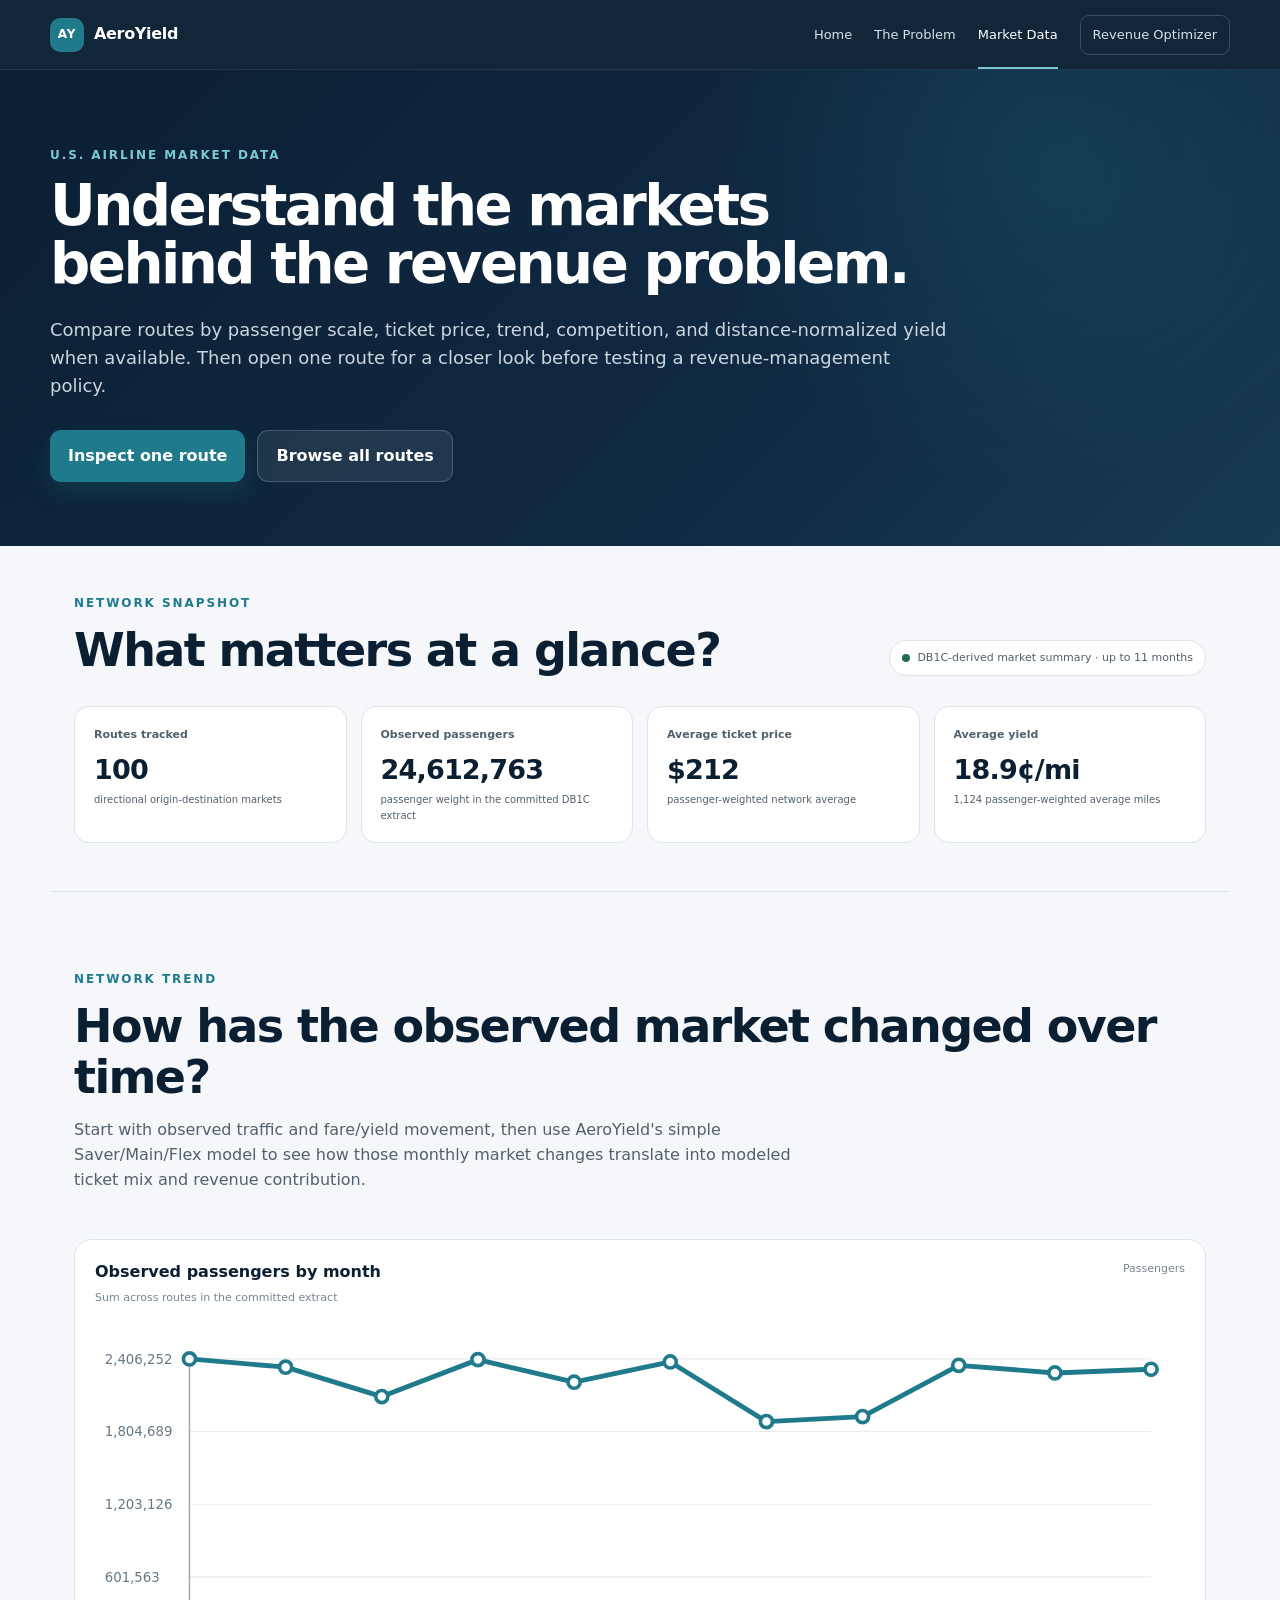
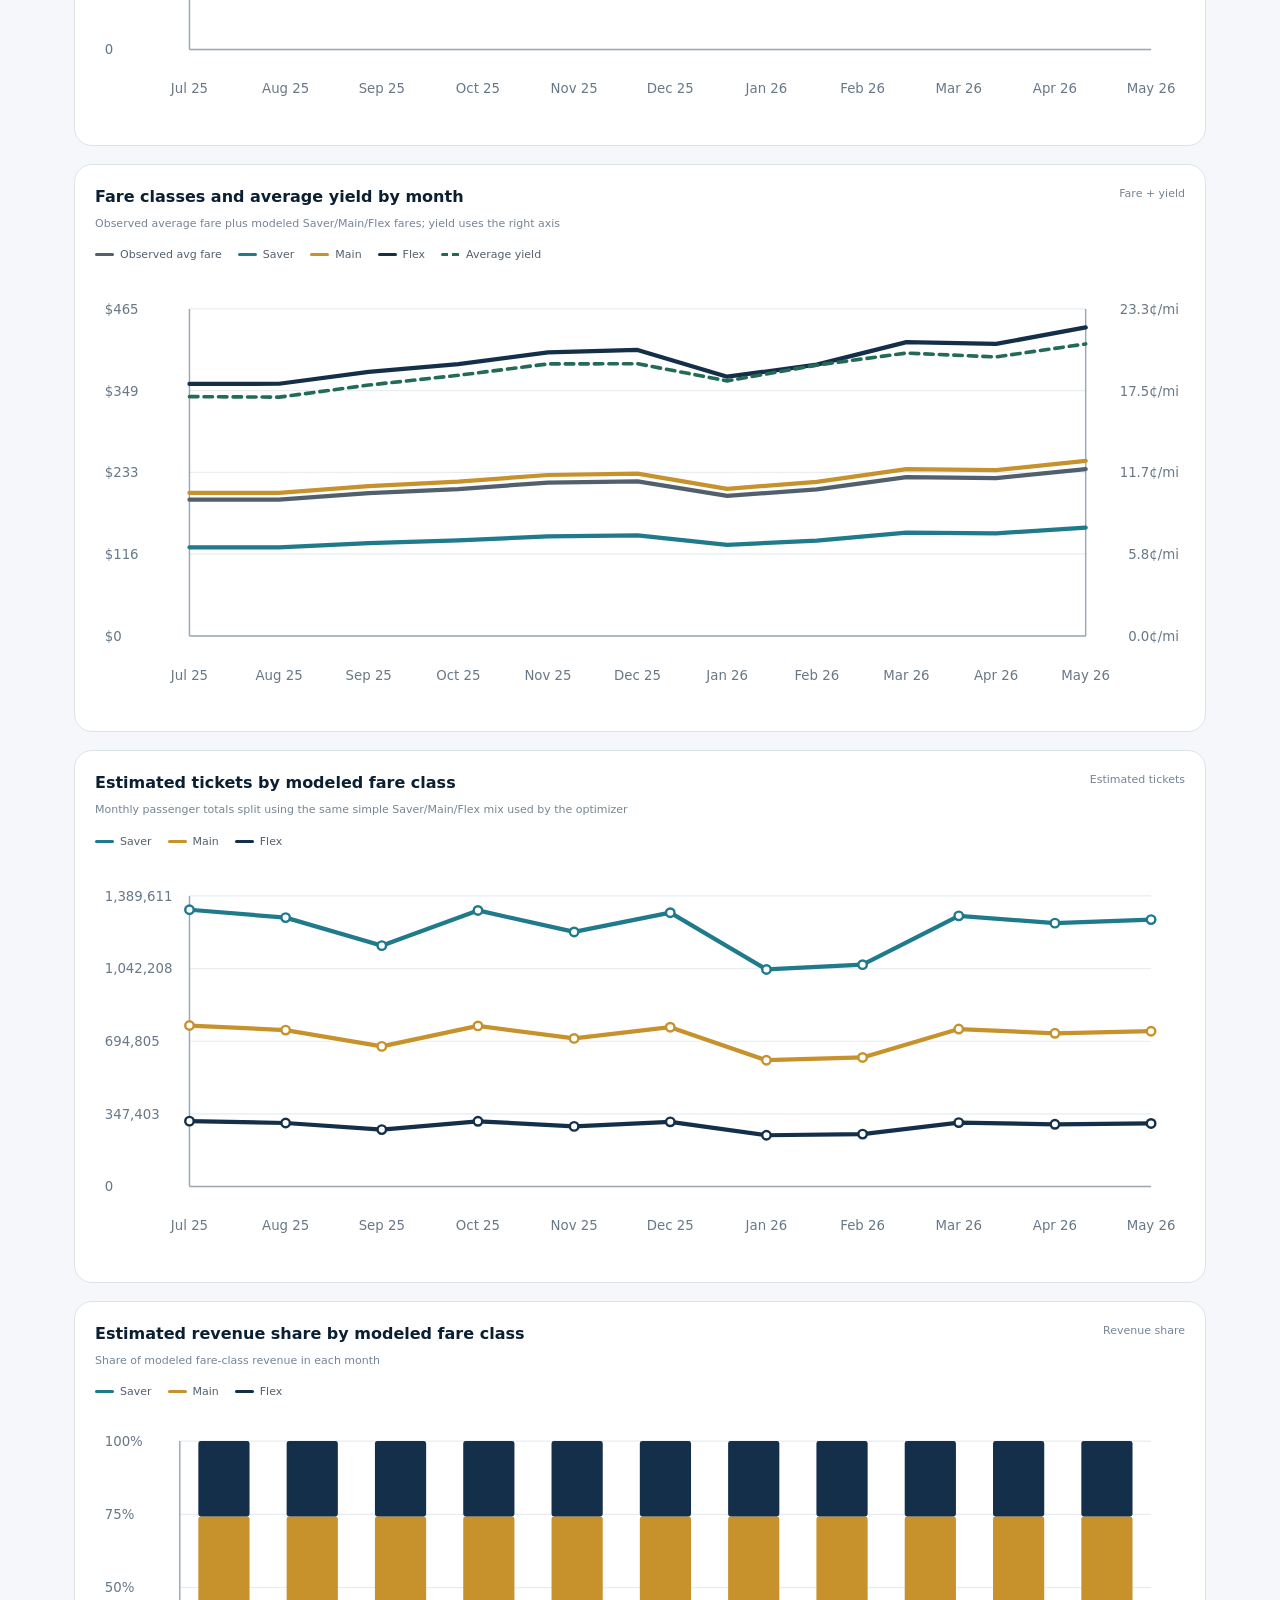
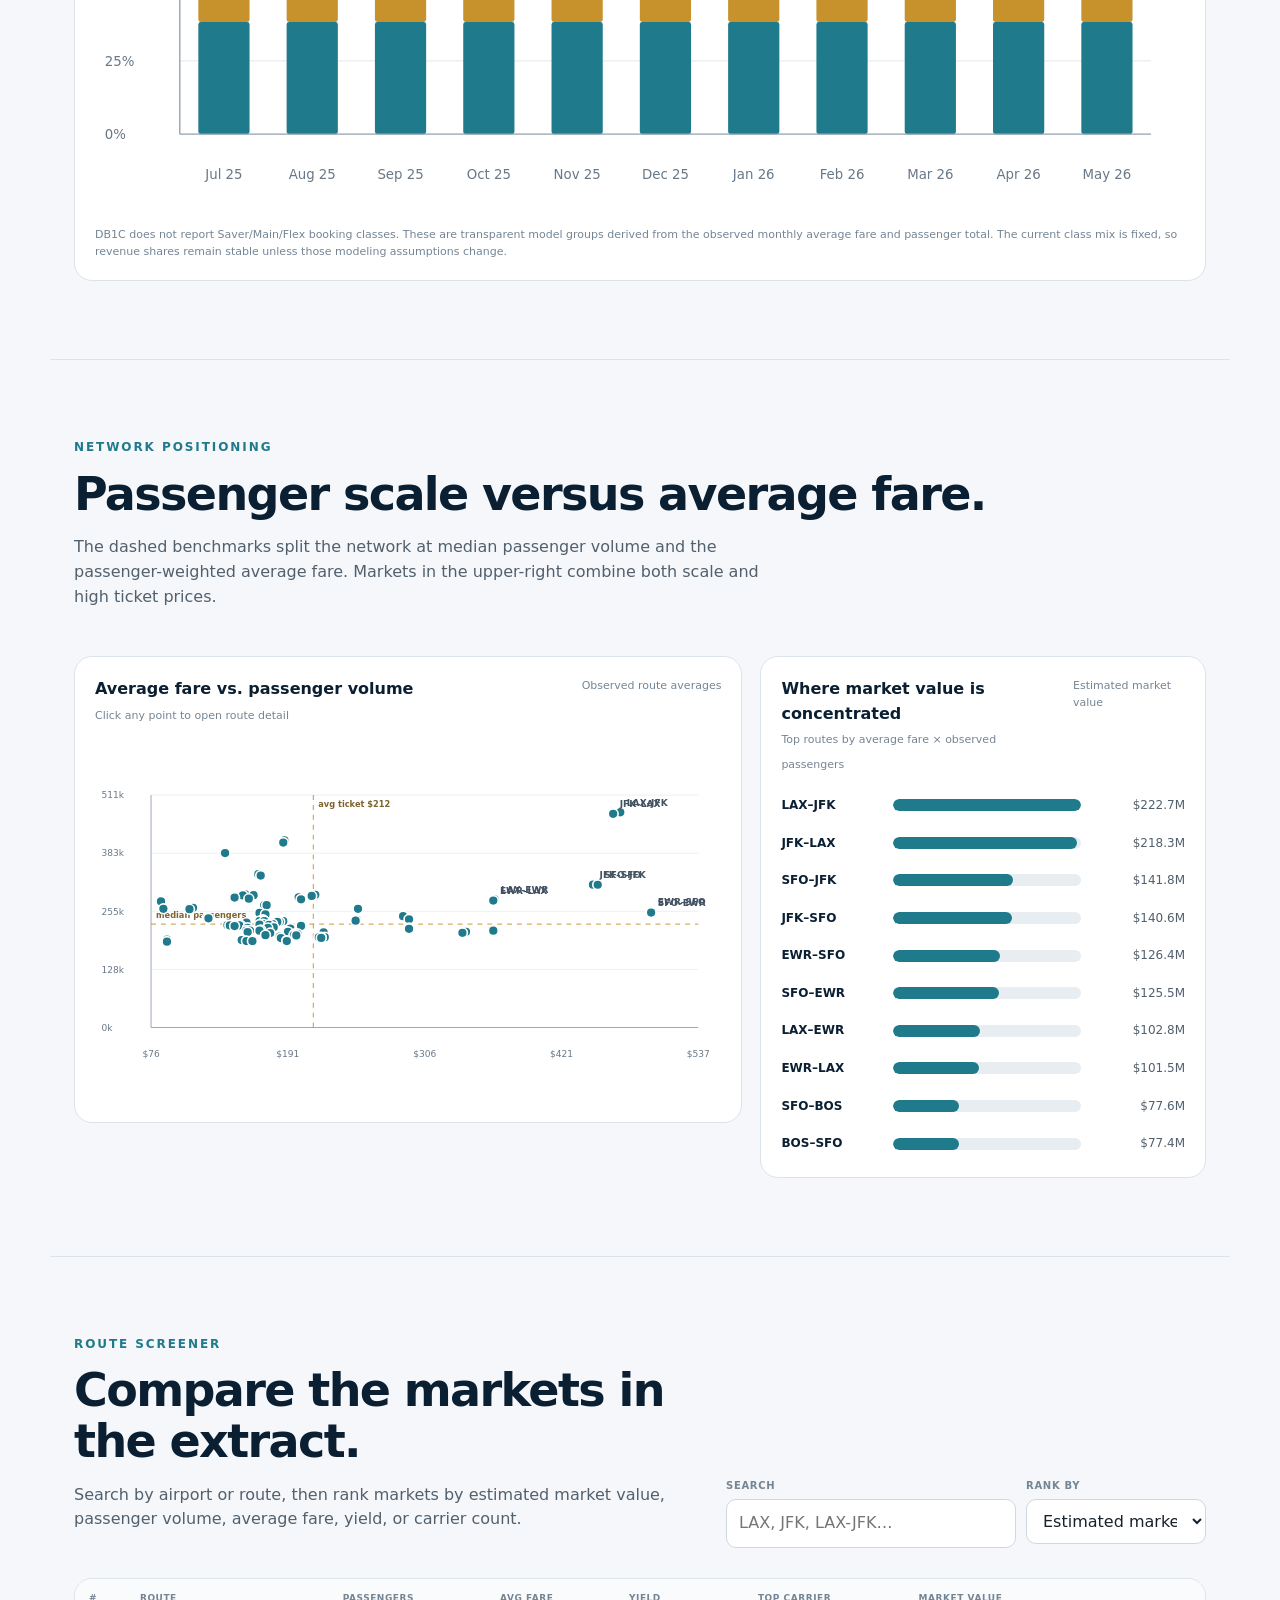
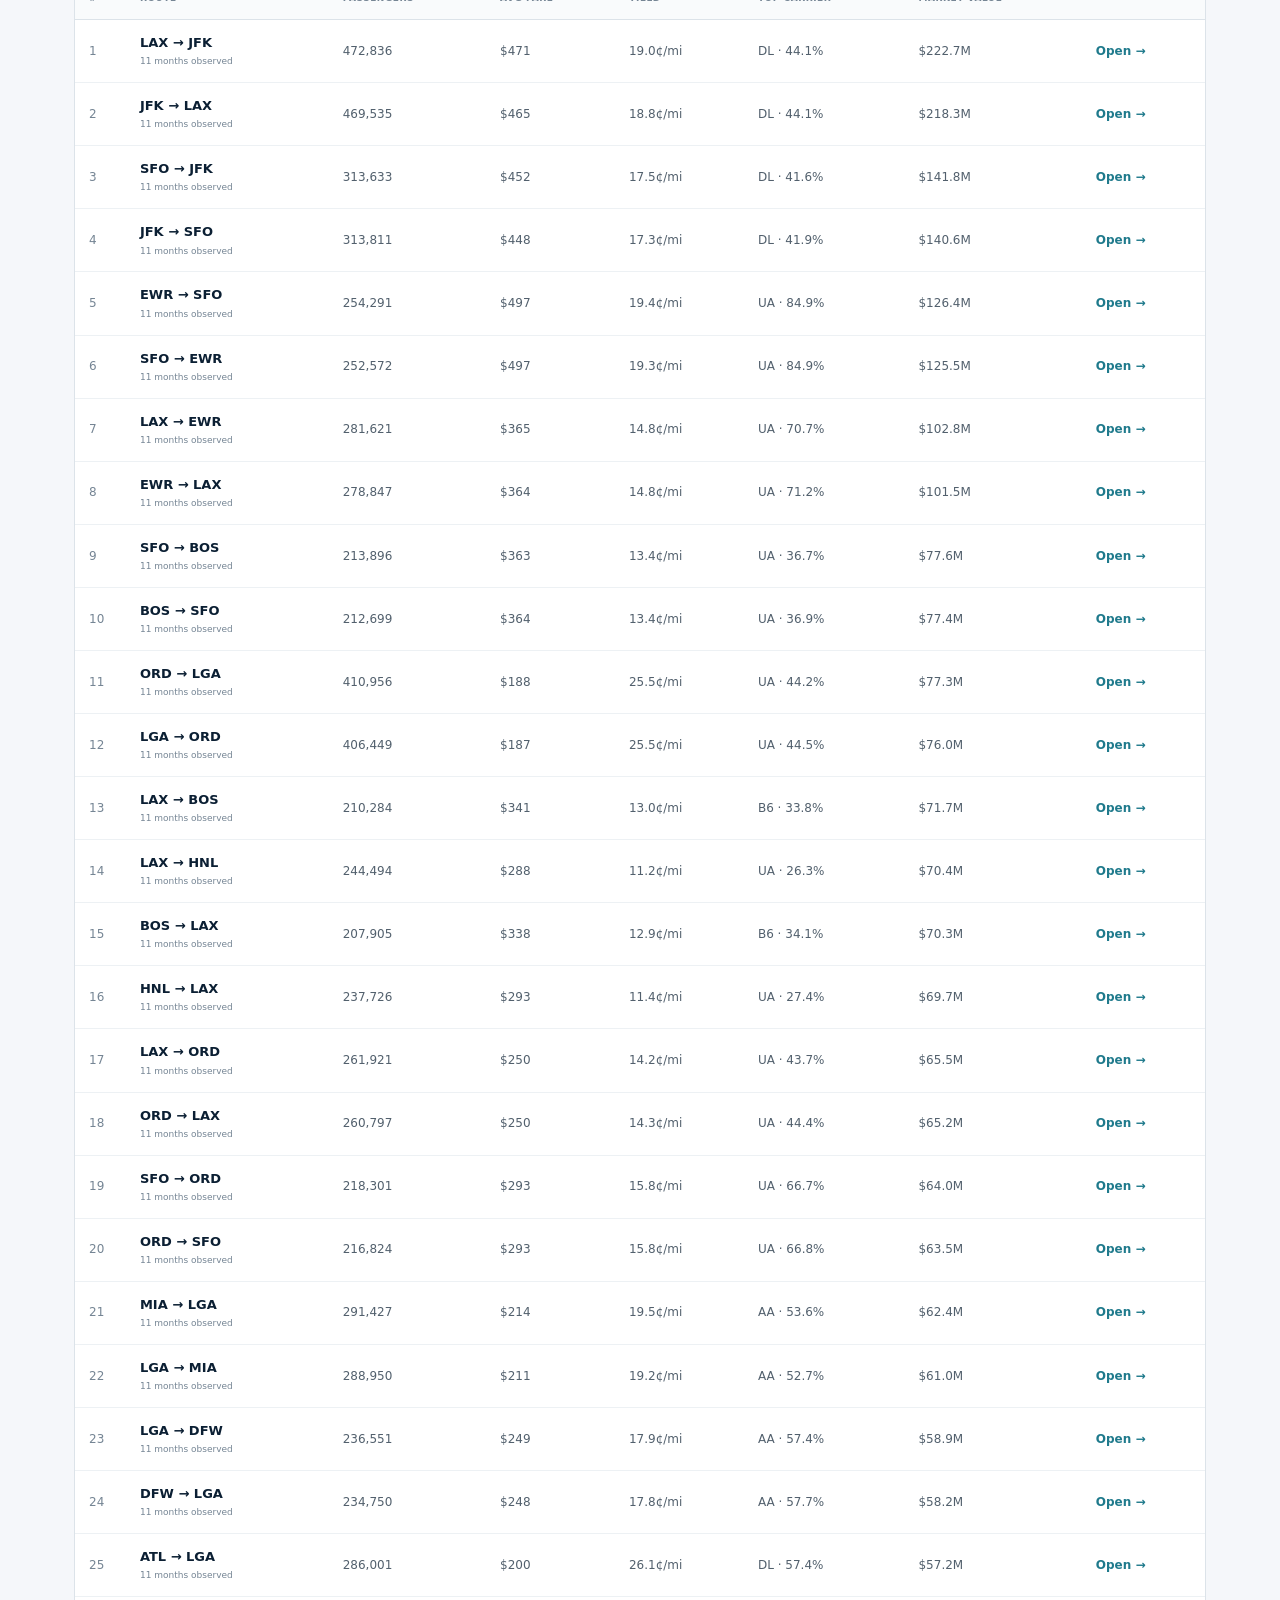
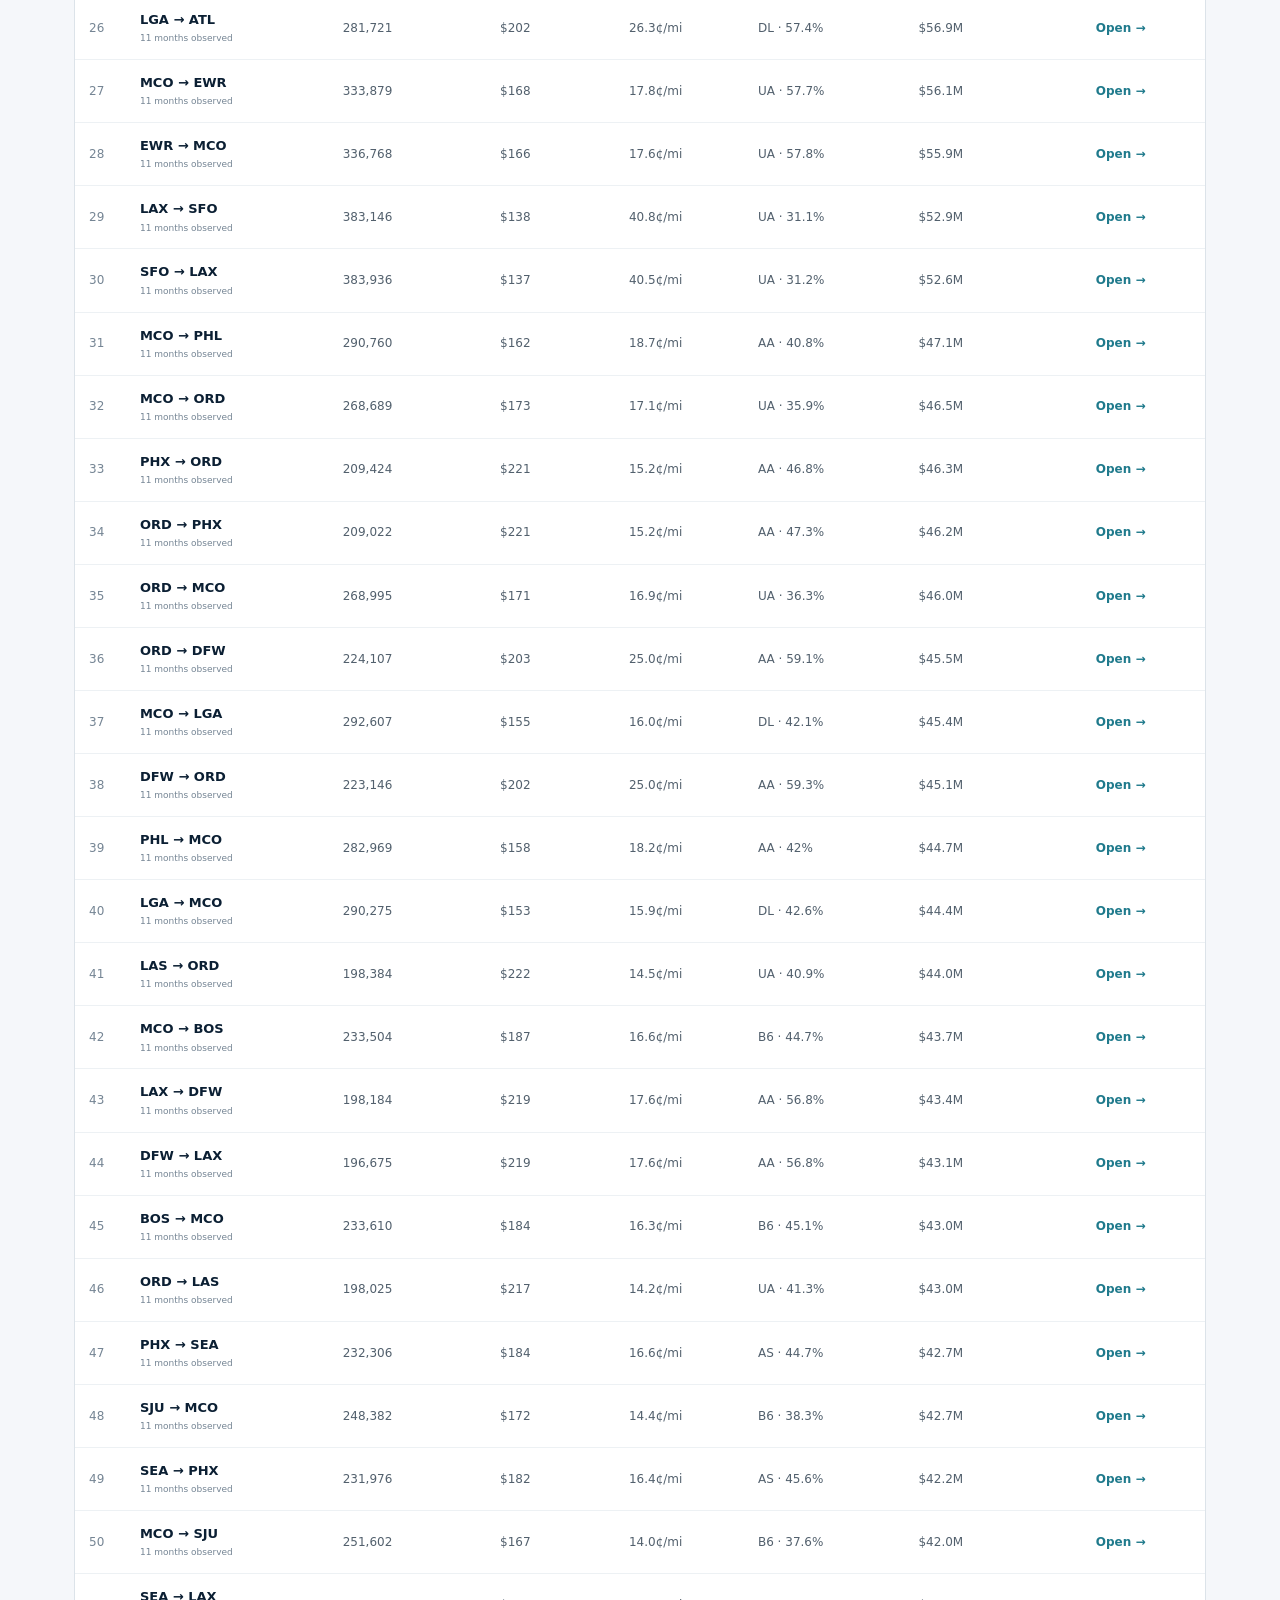
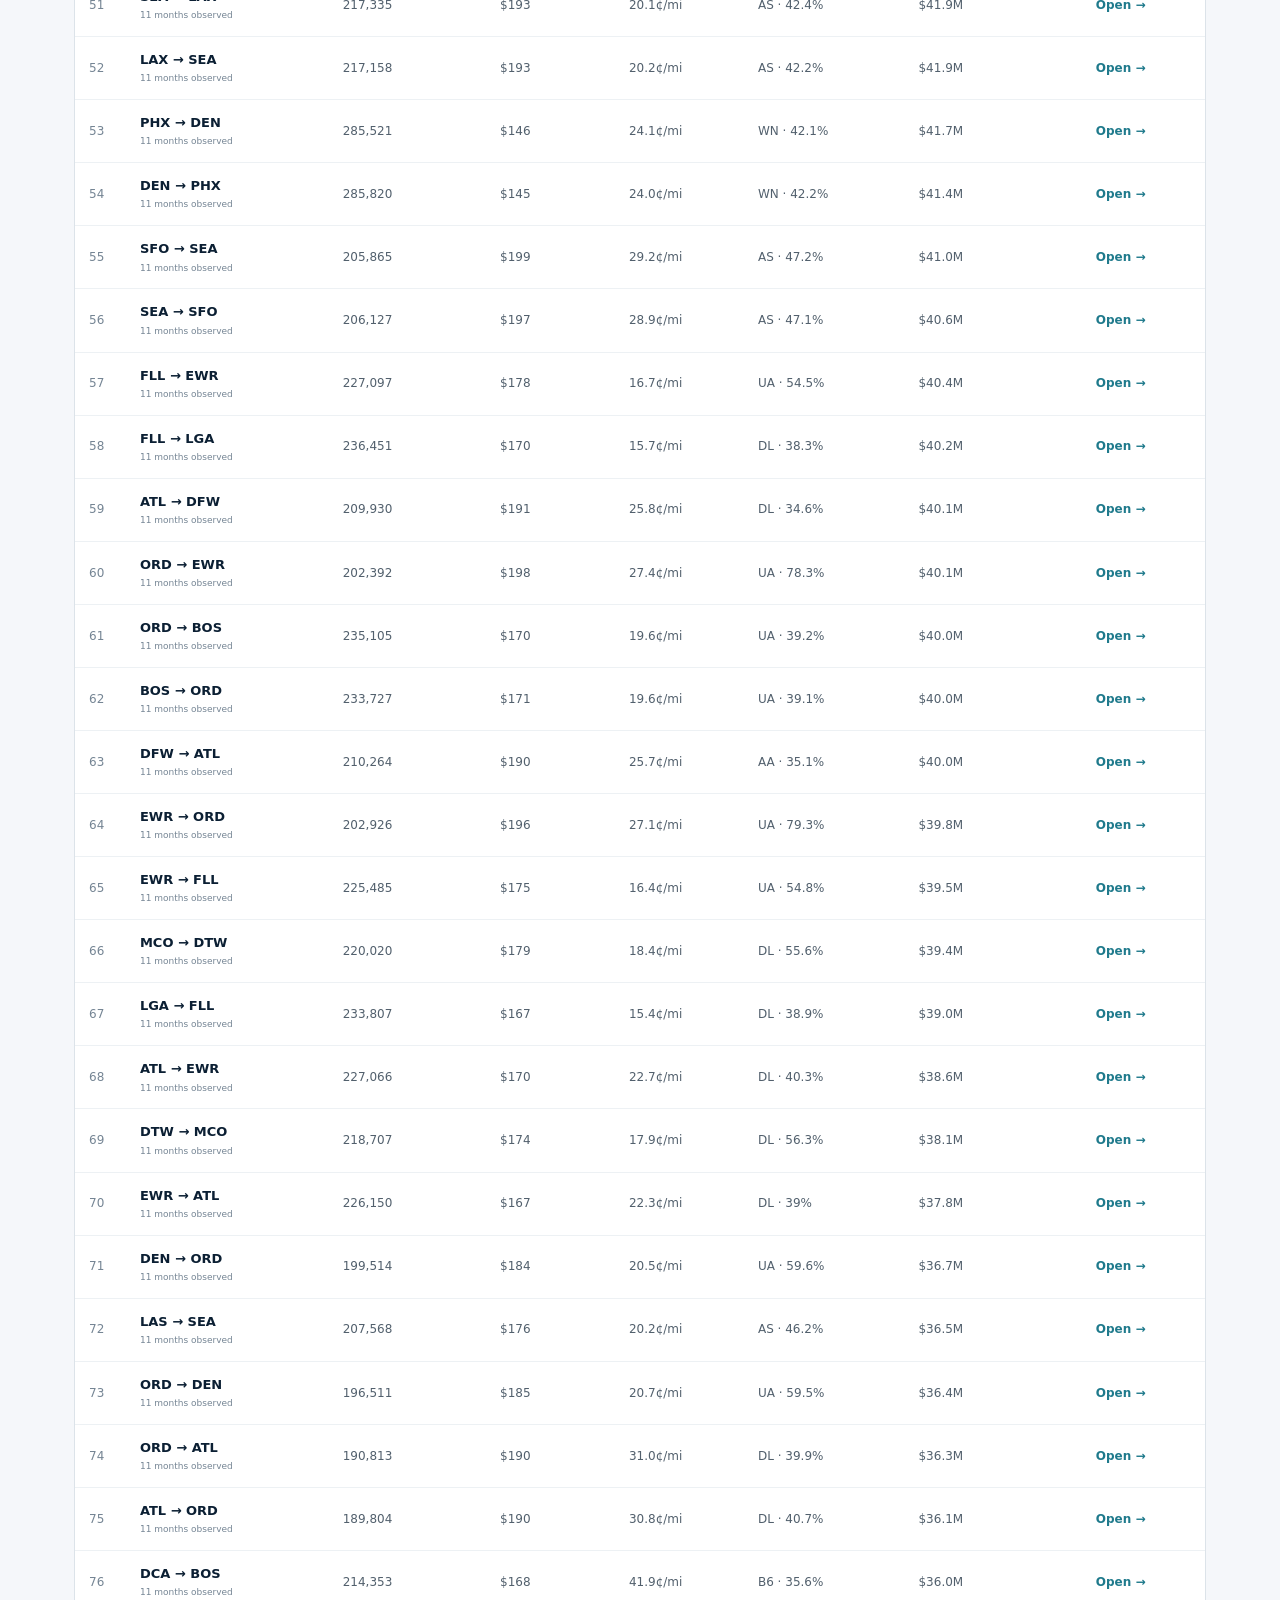
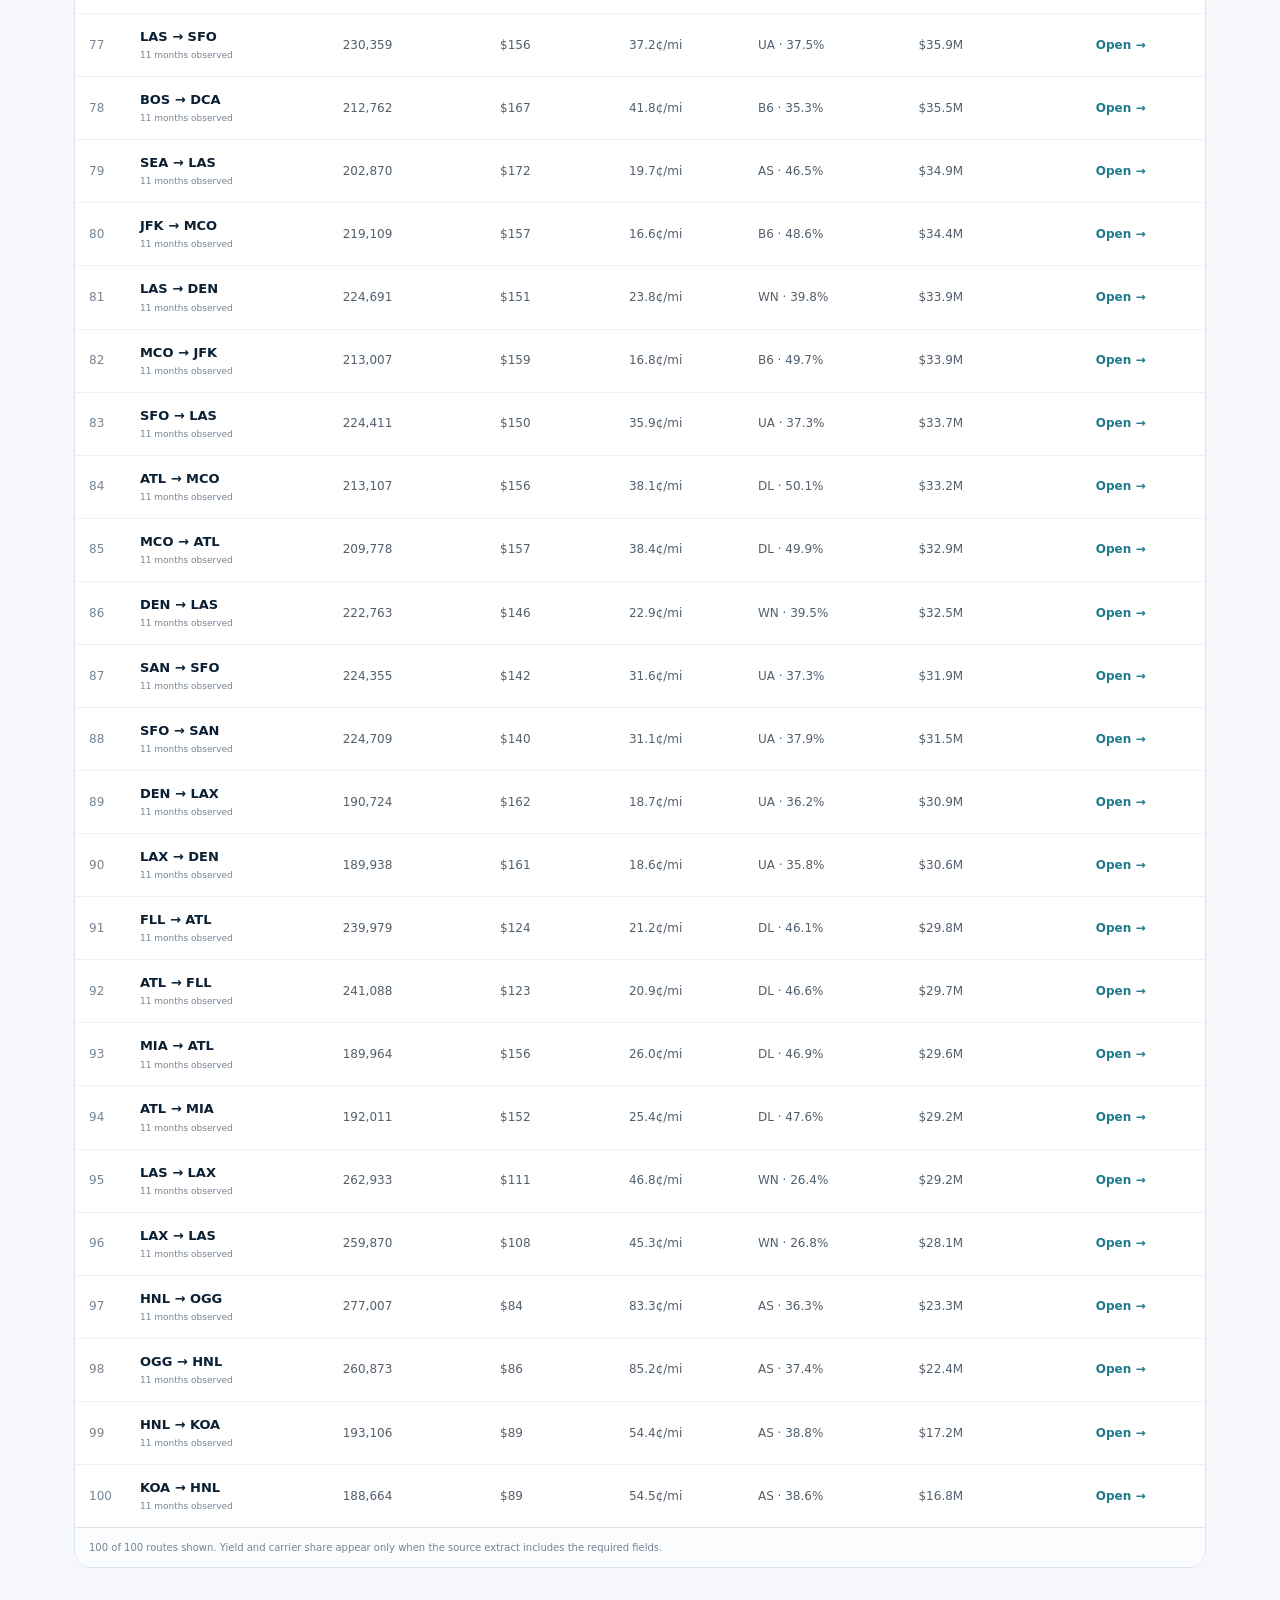
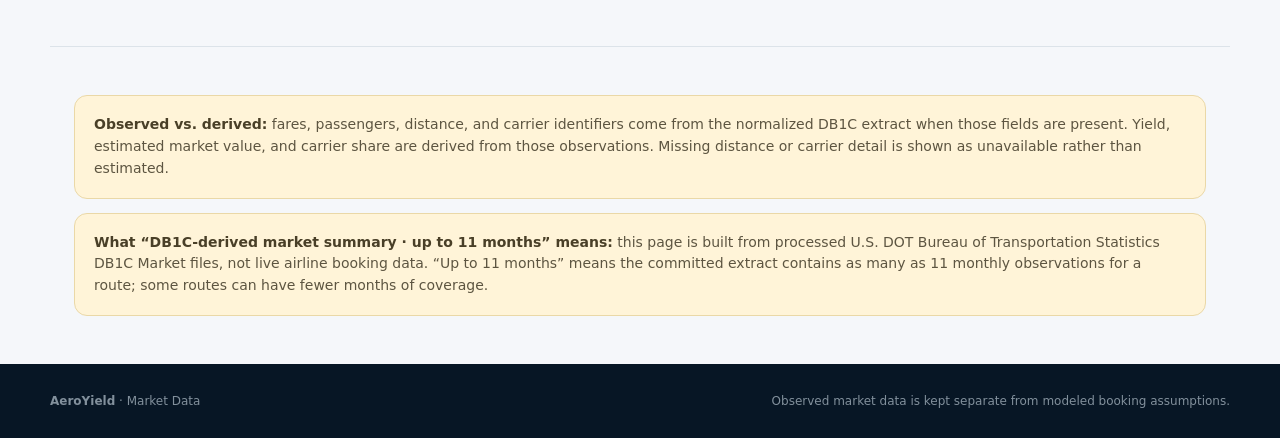
==== commit 036fdd94: "Load market data clarity polish" ====
--- a/site/data.html
+++ b/site/data.html
@@ -127,5 +127,6 @@
 <footer><div><strong>AeroYield</strong> · Market Data</div><div>Observed market data is kept separate from modeled booking assumptions.</div></footer>
 <script src="analytics.js"></script>
 <script src="data.js"></script>
+<script src="data_clarity.js"></script>
 </body>
 </html>
--- a/site/analyst.css
+++ b/site/analyst.css
@@ -181,6 +181,7 @@
 .trend-line { fill: none; stroke: var(--teal); stroke-width: 4; stroke-linecap: round; stroke-linejoin: round; }
 .trend-point { fill: white; stroke: var(--teal); stroke-width: 3; }
 .trend-empty { fill: var(--muted); font-size: 15px; }
+#networkFareTrend polyline:first-of-type { stroke-dasharray: none !important; }
 
 .analyst-readout-card { min-height: 100%; }
 .readout-list { display: grid; gap: 0; }
@@ -230,4 +231,4 @@
   .route-table-heading { align-items: stretch; }
   .wide-bars .bar-row { grid-template-columns: 76px 1fr 78px; }
   .analyst-scatter { height: 320px; }
-}
+}
